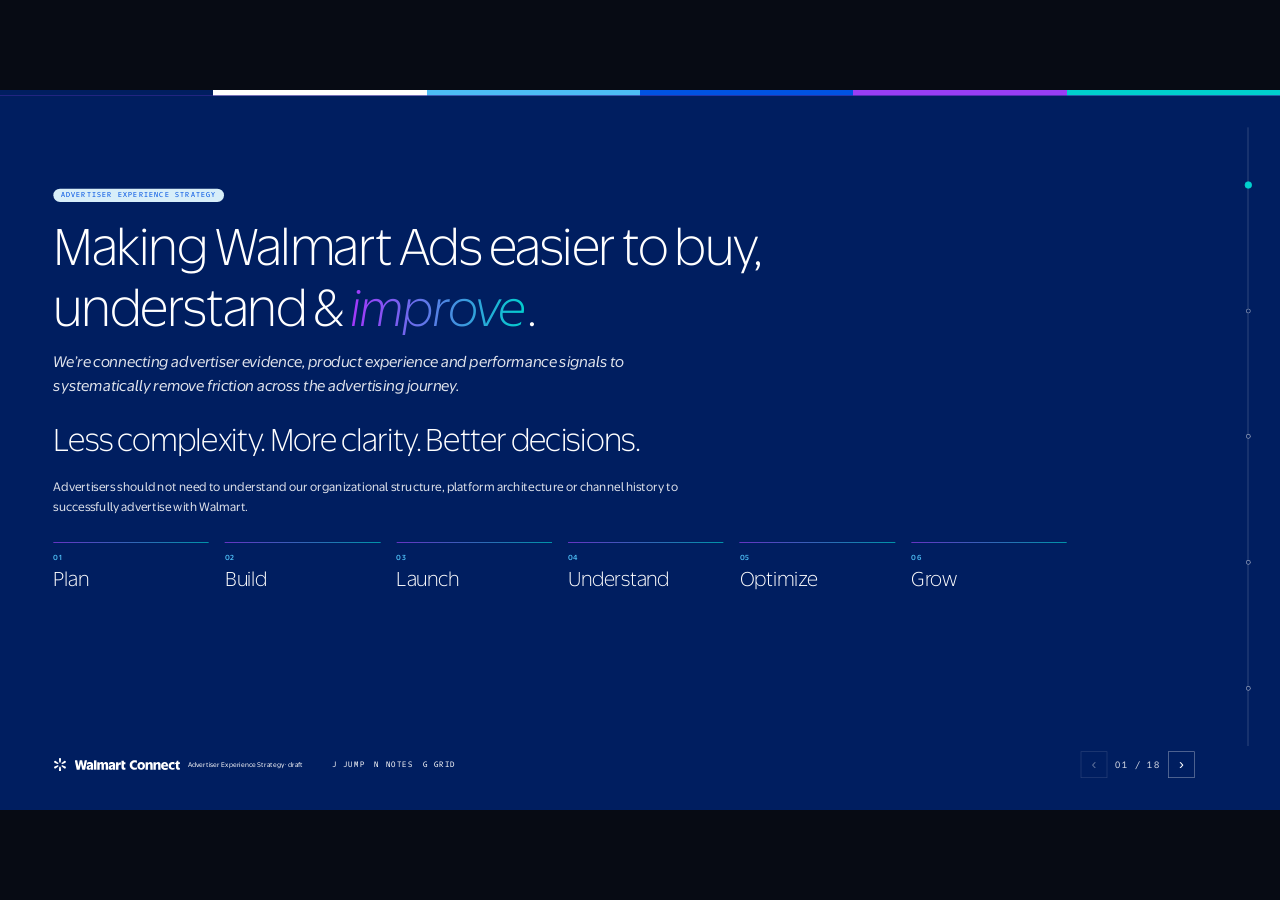
==== docs/advertiser-experience-connect.html @ ba394beb "Add Walmart Connect version of the Advertiser Experience Strategy deck Same 18 slides and layout, re" ====
<!doctype html>
<html lang="en">
<head>
<meta charset="utf-8" />
<title>Advertiser Experience Strategy · Walmart Connect · draft</title>
<meta name="viewport" content="width=device-width, initial-scale=1" />
<script src="https://cdn.jsdelivr.net/npm/gsap@3.14.2/dist/gsap.min.js"></script>
<link rel="stylesheet" href="review.css" />
<link rel="stylesheet" href="css/tokens.css" />
<link rel="stylesheet" href="css/presentation-system.css" />
<link rel="stylesheet" href="css/layout-system.css" />
<link rel="stylesheet" href="css/components.css" />
<link rel="stylesheet" href="css/archetypes.css" />
<link rel="stylesheet" href="css/debug.css" />
<link rel="stylesheet" href="theme/optional-editorial-blue.css" />
<style>
  @font-face {
    font-family: "Everyday Sans Headline";
    src: url("fonts/EverydaySansHeadline-Light-Web.woff") format("woff");
    font-weight: 300; font-style: normal; font-display: swap;
  }
  @font-face {
    font-family: "Everyday Sans";
    src: url("fonts/EverydaySans-LightItalic-Web.woff") format("woff");
    font-weight: 300; font-style: italic; font-display: swap;
  }
  @font-face {
    font-family: "Everyday Sans UI";
    src: url("fonts/EverydaySansUI-Regular-Web.woff") format("woff");
    font-weight: 400; font-style: normal; font-display: swap;
  }
  @font-face {
    font-family: "Everyday Sans UI";
    src: url("fonts/EverydaySansUI-RegularItalic-Web.woff") format("woff");
    font-weight: 400; font-style: italic; font-display: swap;
  }
  @font-face {
    font-family: "Everyday Sans UI";
    src: url("fonts/EverydaySansUI-Medium-Web.woff") format("woff");
    font-weight: 500; font-style: normal; font-display: swap;
  }
  @font-face {
    font-family: "Everyday Sans Mono";
    src: url("fonts/EverydaySansMono-Regular-Web.woff") format("woff");
    font-weight: 400; font-style: normal; font-display: swap;
  }

  :root {
    --navy: #001E60;
    --true: #0053E2;
    --everyday: #4DBDF5;
    --sky: #A9DDF7;
    --paper: #F5F6F8;
    --paper-2: #F5F6F8;
    --ink: #001E60;
    --muted: #3D4A63;
    --quiet: #3D4A63;
    --line: #E4E8EF;
    --rail: 80px;
    --rail-y: 48px;
    --mast: 44px;
    --foot: 72px;
    --nav: 48px;
    --copy: 960px;
    --title: var(--measure-title-editorial);
    --lede: var(--measure-lede-editorial);
    --cover-title: var(--measure-cover-title);
    --head-inset: 148px; /* shared top safe area for all non-full-bleed slides */
    --gutter: 48px;
    --foot-safe: 72px;
    --display: "Everyday Sans Headline", "Helvetica Neue", Helvetica, Arial, sans-serif;
    --ui: "Everyday Sans UI", "Helvetica Neue", Helvetica, Arial, sans-serif;
    --italic: "Everyday Sans", "Everyday Sans UI", Georgia, serif;
    --mono: "Everyday Sans Mono", ui-monospace, Menlo, Consolas, monospace;
  }

  * { box-sizing: border-box; margin: 0; padding: 0; }
  html, body { height: 100%; background: #070B14; }
  body {
    font-family: var(--ui);
    color: var(--ink);
    overflow: hidden;
    -webkit-font-smoothing: antialiased;
  }

  .viewport { position: fixed; inset: 0; }
  .stage {
    position: absolute;
    top: 0; left: 0;
    width: 1920px;
    height: 1080px;
    transform-origin: top left;
    overflow: hidden;
    background: var(--paper);
  }

  .pager {
    position: absolute;
    z-index: 6;
    inset-inline-start: var(--rail);
    inset-inline-end: calc(var(--rail) + var(--nav));
    bottom: var(--rail-y);
    height: 40px;
    display: flex;
    align-items: center;
    justify-content: space-between;
    gap: 16px;
  }
  .pager .brand {
    display: flex;
    align-items: center;
    gap: 12px;
    min-width: 0;
  }
  .spark { width: 20px; height: 20px; display: block; flex-shrink: 0; }
  .pager .meta { font-size: 11px; color: var(--muted); }
  .stage[data-theme="navy"] .pager .meta { color: #FFFFFF; }
  .pager-controls {
    display: flex;
    align-items: center;
    gap: 12px;
    direction: ltr;
    unicode-bidi: isolate;
  }
  .arr {
    width: 40px; height: 40px;
    border: 1px solid var(--line);
    background: transparent;
    color: var(--true);
    font-size: 22px;
    line-height: 1;
    cursor: pointer;
    display: grid;
    place-items: center;
    padding-bottom: 2px;
  }
  .stage[data-theme="navy"] .arr {
    border-color: rgba(255,255,255,0.45);
    color: #fff;
  }
  .arr:hover { background: rgba(0, 83, 226, 0.08); }
  .stage[data-theme="navy"] .arr:hover { background: rgba(255,255,255,0.08); }
  .arr:disabled { opacity: 0.35; cursor: default; }

  .pagenum {
    font-family: var(--mono);
    font-size: 13px;
    letter-spacing: 0.12em;
    color: var(--muted);
    min-width: 4.8em;
    min-height: 40px;
    display: inline-flex;
    align-items: center;
    justify-content: center;
    text-align: center;
    border: 0;
    background: transparent;
    cursor: pointer;
    padding: 0;
    font-variant-numeric: tabular-nums;
    direction: ltr;
    unicode-bidi: isolate;
  }
  .pagenum:hover { color: var(--true); }
  .stage[data-theme="navy"] .pagenum { color: rgba(255,255,255,0.82); }
  .stage[data-theme="navy"] .pagenum:hover { color: #fff; }
  .pager.is-goto .pagenum { display: none; }
  .goto {
    display: none;
    align-items: center;
    gap: 8px;
  }
  .pager.is-goto .goto { display: flex; }
  .goto-k {
    font-family: var(--mono);
    font-size: 11px;
    letter-spacing: 0.14em;
    text-transform: uppercase;
    color: var(--muted);
  }
  .stage[data-theme="navy"] .goto-k { color: #F5F6F8; }
  .pager .keys {
    display: flex;
    align-items: center;
    gap: 14px;
    margin-inline-start: 28px;
    margin-inline-end: auto;
    font-family: var(--mono);
    font-size: 11px;
    letter-spacing: 0.12em;
    text-transform: uppercase;
    color: var(--muted);
    min-width: 0;
  }
  .stage[data-theme="navy"] .pager .keys { color: #F5F6F8; }
  .pager .keys .build-cue { color: var(--true); }
  .stage[data-theme="navy"] .pager .keys .build-cue { color: var(--everyday); }
  .pager .keys [hidden] { display: none !important; }
  .goto input {
    width: 2.6em;
    height: 28px;
    border: 1px solid var(--line);
    background: transparent;
    font-family: var(--mono);
    font-size: 13px;
    letter-spacing: 0.08em;
    text-align: center;
    color: var(--ink);
    font-variant-numeric: tabular-nums;
    direction: ltr;
    unicode-bidi: isolate;
  }
  .stage[data-theme="navy"] .goto input {
    border-color: rgba(255,255,255,0.45);
    color: #fff;
  }
  .goto input:focus { outline: 2px solid var(--true); outline-offset: 1px; }

  .toc {
    position: absolute;
    z-index: 7;
    top: var(--rail-y);
    bottom: calc(var(--rail-y) + 40px);
    inset-inline-end: 28px;
    width: 40px;
    display: flex;
    flex-direction: column;
    align-items: center;
    justify-content: center;
  }
  .toc-line {
    position: absolute;
    top: 8px; bottom: 8px;
    width: 1px;
    background: var(--line);
    left: 50%;
    transform: translateX(-50%);
  }
  .stage[data-theme="navy"] .toc-line { background: rgba(255,255,255,0.28); }
  .toc-fill {
    position: absolute;
    top: 8px;
    width: 1px;
    left: 50%;
    transform: translateX(-50%);
    background: var(--true);
    height: 0;
  }
  .stage[data-theme="navy"] .toc-fill { background: var(--everyday); }
  .toc button {
    position: relative;
    z-index: 1;
    flex: 1;
    width: 40px;
    border: 0;
    background: transparent;
    cursor: pointer;
    display: flex;
    align-items: center;
    justify-content: center;
  }
  .toc i {
    width: 7px; height: 7px;
    border-radius: 50%;
    background: var(--paper);
    border: 1px solid #8B93A3;
    display: block;
  }
  .stage[data-theme="navy"] .toc i {
    background: var(--navy);
    border-color: rgba(255,255,255,0.55);
  }
  .toc button.is-done i {
    background: var(--true);
    border-color: var(--true);
  }
  .stage[data-theme="navy"] .toc button.is-done i {
    background: var(--everyday);
    border-color: var(--everyday);
  }
  .toc button.is-current i {
    width: 11px; height: 11px;
    background: var(--true);
    border-color: var(--true);
  }
  .stage[data-theme="navy"] .toc button.is-current i {
    background: var(--everyday);
    border-color: var(--everyday);
  }
  .toc button .toc-l {
    position: absolute;
    inset-inline-end: 28px;
    white-space: nowrap;
    font-family: var(--mono);
    font-size: 11px;
    letter-spacing: 0.14em;
    text-transform: uppercase;
    color: var(--muted);
    opacity: 0;
    transform: translateX(6px);
    pointer-events: none;
    transition: opacity 160ms ease, transform 160ms ease;
  }
  .stage[data-theme="navy"] .toc button .toc-l { color: rgba(255,255,255,0.82); }
  .toc:hover button .toc-l,
  .toc button:focus .toc-l,
  .toc:focus-within button .toc-l {
    opacity: 1;
    transform: none;
  }
  .toc button.is-current .toc-l { color: var(--true); }
  .stage[data-theme="navy"] .toc button.is-current .toc-l { color: var(--everyday); }


  .slide {
    position: absolute; inset: 0;
    padding: 0 var(--rail);
    display: grid;
    grid-template-rows: var(--head-inset) auto minmax(0, 1fr) var(--foot-safe);
    opacity: 0;
    visibility: hidden;
    pointer-events: none;
  }
  .slide.active {
    opacity: 1;
    visibility: visible;
    pointer-events: auto;
  }
  .slide.navy { background: var(--navy); color: #fff; }
  .slide.paper { background: var(--paper); color: var(--ink); }
  .slide > .body { display: contents; }

  .slide-header {
    grid-row: 2;
    display: flex;
    flex-direction: column;
    align-items: flex-start;
    width: 100%;
  }
  .slide-header .eyebrow,
  .slide-header .pill,
  .slide-header .eyebrow--feature { margin: 0 0 23px; }
  .slide-header h1,
  .slide-header h2 { margin: 0; }
  .slide-header h1 + .sub,
  .slide-header h1 + .lede,
  .slide-header h2 + .sub,
  .slide-header h2 + .lede { margin-top: 16px; }
  .slide-header h2 + .source { margin-top: 16px; }
  .slide-header .sub + .lede { margin-top: 10px; }

  .slide-content {
    grid-row: 3;
    min-height: 0;
    height: 100%;
    display: flex;
    flex-direction: column;
    justify-content: flex-start;
    align-items: stretch;
    gap: 16px;
    width: 100%;
    padding: 24px 0 4px;
  }
  .slide-content:empty { display: none; padding: 0; gap: 0; }

  .s-cover {
    --cover-title: var(--measure-cover-title);
    grid-template-rows: var(--head-inset) minmax(0, 1fr) var(--foot-safe);
  }
  .s-cover .slide-header {
    grid-row: 2;
    height: 100%;
    min-height: 0;
    justify-content: center;
  }
  .s-cover .slide-content { display: none; }
  .s-close .slide-header {
    justify-content: flex-start;
  }
  .s-close .slide-content {
    display: flex;
    justify-content: flex-start;
    padding-top: 24px;
  }
  .s-map .slide-header { display: flex; }

  .s-quote {
    grid-template-rows: var(--head-inset) minmax(0, 1fr) var(--foot-safe);
  }
  .s-quote .slide-header {
    grid-row: 2;
    justify-content: center;
    height: 100%;
  }
  .s-quote .slide-content { display: none; }
  .s-quote h2 {
    font-family: var(--italic);
    font-style: italic;
    font-weight: 300;
    font-size: 44px;
    max-width: min(var(--measure-quote), 100%);
    line-height: 1.28;
    letter-spacing: -0.03em;
  }
  .s-quote .slide-header h2 + .source { margin-top: 20px; }

  .s-map .slide-content {
    display: grid;
    grid-template-columns: 1fr 1fr;
    gap: 0 var(--space-80);
    align-content: start;
    max-width: 1520px;
  }

  h1, h2 {
    font-family: var(--display);
    font-weight: 300;
    letter-spacing: -0.03em;
    line-height: 1.26;
    text-wrap: wrap;
    overflow-wrap: normal;
    hyphens: none;
  }
  h1, h2 {
    max-width: min(var(--title), 100%);
  }
  .sub, .lede {
    max-width: min(var(--lede), 100%);
  }
  blockquote { max-width: min(1200px, 100%); }
  .figure, .source { max-width: 100%; }
  h1 { font-size: 64px; }
  h2 { font-size: 48px; color: var(--ink); }
  .title-narrow, .copy-narrow { --title: 1040px; --lede: 760px; }
  .title-wide, .copy-wide { --title: 1520px; --lede: 1200px; }
  em.mark {
    font-family: var(--italic);
    font-weight: 300;
    font-style: italic;
    color: var(--true);
  }
  .navy em.mark { color: var(--everyday); }

  .sub {
    font-family: var(--ui);
    font-weight: 400;
    font-style: italic;
    font-size: 22px;
    color: var(--muted);
    line-height: 1.45;
    text-wrap: pretty;
  }
  .navy .sub { color: rgba(255,255,255,0.88); }

  .lede {
    font-size: 18px;
    line-height: 1.45;
    color: var(--muted);
    text-wrap: pretty;
  }

  .eyebrow,
  .eyebrow--feature,
  .pill {
    display: inline-flex;
    align-items: center;
    justify-content: center;
    font-family: var(--mono);
    font-size: 10px;
    font-weight: 400;
    letter-spacing: 0.18em;
    line-height: 1;
    text-align: center;
    text-transform: uppercase;
    white-space: nowrap;
    color: var(--true);
    background: #D7EEF9;
    padding: 5px 11px;
    border-radius: 999px;
    width: fit-content;
    max-width: var(--title);
    margin: 0;
  }
  .slide.navy .eyebrow,
  .slide.navy .pill,
  .slide.navy .eyebrow--feature {
    color: var(--true);
    background: #D7EEF9;
  }

  .s-cover h1,
  .s-close h1 { font-size: 72px; }
  .s-cover h1 {
    max-width: min(var(--cover-title), 100%);
    text-wrap: balance;
  }
  .s-cover .sub,
  .s-close .sub { font-size: 25px; }
  .row {
    display: grid;
    grid-template-columns: 2.4em 1fr;
    gap: 16px;
    padding: 16px 0;
    width: 100%;
    border: 0;
    background: transparent;
    text-align: start;
    color: inherit;
    font: inherit;
    cursor: pointer;
    border-radius: 0;
  }
  .row + .row { border-top: 1px solid var(--line); }
  .s-map .row:first-child { border-top: 1px solid var(--line); }
  .row:hover h3, .row:hover .ttl { color: var(--true); }
  .row.is-ready:hover { background: rgba(0, 83, 226, 0.04); }
  .row:not(.is-ready) { cursor: default; }
  .row.is-ready {
    cursor: pointer;
    position: relative;
    padding-inline-end: 28px;
  }
  .row.is-ready::after {
    content: "→";
    position: absolute;
    inset-inline-end: 0;
    top: 16px;
    color: var(--true);
    font-size: 16px;
    font-weight: 500;
    line-height: 1;
    pointer-events: none;
  }
  .num { font-family: var(--mono); font-size: 12px; color: var(--true); padding-top: 4px; }
  .row h3, .row .ttl { font-family: var(--ui); font-weight: 500; font-size: 18px; }
  .row p { font-size: 15px; color: var(--muted); margin-top: 4px; line-height: 1.35; }

  .figure {
    font-family: var(--display);
    font-weight: 300;
    font-size: 148px;
    letter-spacing: -0.06em;
    line-height: 0.9;
    color: var(--true);
  }
  .source {
    font-family: var(--ui);
    font-weight: 400;
    font-size: 14px;
    letter-spacing: 0;
    text-transform: none;
    color: var(--muted);
    flex-shrink: 0;
  }

  blockquote {
    font-family: var(--italic);
    font-style: italic;
    font-weight: 300;
    font-size: 44px;
    line-height: 1.35;
    letter-spacing: -0.03em;
    text-wrap: pretty;
  }

  .s-set .grid {
    display: grid;
    grid-template-columns: 1fr 1fr;
    gap: 0 var(--gutter);
    max-width: 1520px;
    width: 100%;
  }
  .s-themes .grid {
    max-width: 1520px;
    gap: 0 48px;
  }
  .s-themes .card,
  .s-themes .card:nth-child(n+3) {
    border-top: 1px solid var(--line);
    padding: 14px 0 18px;
  }
  .s-themes .card h3 {
    font-size: 22px;
    margin: 6px 0 8px;
  }
  .card { padding: 22px 0; padding-top: 16px; border-top: 1px solid var(--line); }
  .card:nth-child(n+3) { border-top: 1px solid var(--line); }
  .card h3 {
    font-family: var(--display);
    font-weight: 300;
    font-size: 36px;
    letter-spacing: -0.03em;
    line-height: 1.26;
    margin: 8px 0 10px;
  }
  .card p { font-size: 16px; line-height: 1.35; color: var(--muted); max-width: 34em; }
  .ord {
    font-family: var(--mono);
    font-size: 12px;
    letter-spacing: 0.16em;
    text-transform: uppercase;
    color: var(--true);
  }

  .ask {
    display: grid;
    grid-template-columns: 1fr 1fr 1fr;
    gap: 40px;
    max-width: 1520px;
    width: 100%;
  }
  .ask > div {
    padding-top: 14px;
    border-top: 1px solid var(--everyday);
  }
  .k {
    font-family: var(--ui);
    font-weight: 500;
    font-size: 12px;
    letter-spacing: 0.1em;
    text-transform: uppercase;
    color: var(--everyday);
    margin-bottom: 8px;
  }
  .ask p { font-size: 16px; line-height: 1.32; color: rgba(255,255,255,0.88); }

  .grid-overlay {
    display: none;
    position: absolute;
    inset: 0;
    z-index: 30;
    pointer-events: none;
  }
  .stage.show-grid .grid-overlay { display: block; }
  .grid-overlay b {
    position: absolute;
    background: rgba(77, 189, 245, 0.55);
  }
  .grid-overlay .v { top: 0; bottom: 0; width: 1px; }
  .grid-overlay .h { left: 0; right: 0; height: 1px; }
  .grid-hint {
    position: absolute;
    z-index: 31;
    inset-inline-start: var(--rail);
    top: 12px;
    font-family: var(--mono);
    font-size: 11px;
    letter-spacing: 0.12em;
    text-transform: uppercase;
    color: var(--true);
    background: var(--paper);
    padding: 4px 8px;
    display: none;
  }
  .stage.show-grid .grid-hint { display: block; }
  .stage[data-theme="navy"] .grid-hint {
    color: #fff;
    background: var(--navy);
  }

  .measure-overlay {
    display: none;
    position: absolute;
    inset: 0;
    z-index: 32;
    pointer-events: none;
  }
  .stage.show-measure .measure-overlay { display: block; }
  .m-box {
    position: absolute;
    border: 1px solid rgba(0, 83, 226, 0.85);
    background: rgba(0, 83, 226, 0.05);
  }
  .stage[data-theme="navy"] .m-box {
    border-color: rgba(77, 189, 245, 0.9);
    background: rgba(77, 189, 245, 0.08);
  }
  .m-tag {
    position: absolute;
    left: 0;
    top: -18px;
    font-family: var(--mono);
    font-size: 10px;
    letter-spacing: 0.08em;
    text-transform: uppercase;
    background: var(--true);
    color: #fff;
    padding: 2px 6px;
    white-space: nowrap;
  }
  .stage[data-theme="navy"] .m-tag { background: var(--everyday); color: var(--navy); }
  .m-gap {
    position: absolute;
    width: 0;
    border-left: 1px dashed var(--everyday);
  }
  .m-gap span {
    position: absolute;
    left: 6px;
    top: 50%;
    transform: translateY(-50%);
    font-family: var(--mono);
    font-size: 10px;
    letter-spacing: 0.08em;
    color: var(--true);
    background: var(--paper);
    padding: 1px 4px;
  }
  .stage[data-theme="navy"] .m-gap span {
    color: #fff;
    background: var(--navy);
  }
  .measure-hint {
    position: absolute;
    z-index: 33;
    inset-inline-end: calc(var(--rail) + 52px);
    top: 12px;
    font-family: var(--mono);
    font-size: 11px;
    letter-spacing: 0.12em;
    text-transform: uppercase;
    color: var(--true);
    background: var(--paper);
    padding: 4px 8px;
    display: none;
  }
  .stage.show-measure .measure-hint { display: block; }
  .stage[data-theme="navy"] .measure-hint {
    color: #fff;
    background: var(--navy);
  }

  aside.notes { display: none; }
  .notes-panel {
    display: none;
    position: absolute;
    z-index: 20;
    inset-inline-start: var(--rail);
    inset-inline-end: calc(var(--rail) + var(--nav));
    bottom: calc(var(--rail-y) + 48px);
    max-height: 200px;
    overflow: auto;
    background: var(--navy);
    color: #fff;
    padding: 16px 20px;
    font-size: 14px;
    line-height: 1.4;
  }
  .stage.show-notes .notes-panel { display: block; }


  .metrics {
    display: grid;
    grid-template-columns: repeat(2, minmax(0, 1fr));
    grid-auto-rows: 1fr;
    gap: 0 64px;
    max-width: 1520px;
    width: 100%;
    min-height: 0;
    align-content: start;
  }
  .metric {
    display: flex;
    flex-direction: column;
    justify-content: flex-start;
    padding: 28px 0 12px;
    border-top: 1px solid var(--line);
    min-height: 0;
  }
  .metric .n {
    font-family: var(--display);
    font-weight: 300;
    font-size: 72px;
    letter-spacing: -0.04em;
    line-height: 0.95;
    color: var(--true);
    font-variant-numeric: tabular-nums;
  }
  .metric h3 { font-size: 18px; font-weight: 500; margin: 12px 0 8px; }
  .metric p { font-size: 16px; line-height: 1.4; color: var(--muted); }

  .forecast {
    display: flex;
    flex-direction: column;
    max-width: 1520px;
    width: 100%;
  }
  .bars { display: flex; flex-direction: column; gap: 14px; max-width: 1520px; width: 100%; }
  .bar-row {
    display: grid;
    grid-template-columns: 4.2em 1fr 6.5em;
    gap: 16px;
    align-items: center;
  }
  .bar-row .yr { font-family: var(--mono); font-size: 12px; letter-spacing: 0.08em; }
  .bar-row .val { font-family: var(--mono); font-size: 13px; color: var(--true); text-align: end; font-variant-numeric: tabular-nums; }
  .bar-track { height: 8px; background: var(--line); }
  .bar-fill { height: 100%; background: var(--true); transform-origin: 0 50%; }
  .bar-fill.b2 { background: #3B7DE8; }
  .bar-fill.b3 { background: var(--everyday); }
  .bar-fill.b4 { background: #7ECBF0; }
  .bar-fill.b5 { background: var(--sky); }

  .timeline {
    display: flex;
    flex-direction: column;
    max-width: 1520px;
    width: 100%;
    position: relative;
  }
  .timeline::before {
    content: "";
    position: absolute;
    top: 18px;
    bottom: 18px;
    inset-inline-start: 7px;
    width: 1px;
    height: auto;
    background: var(--true);
  }
  .step {
    display: grid;
    grid-template-columns: minmax(220px, 24%) minmax(280px, 32%) 1fr;
    column-gap: 32px;
    align-items: center;
    padding-block: 16px;
    padding-inline: 36px 0;
    min-height: 0;
    border-top: 1px solid var(--line);
    position: relative;
  }
  .step:first-child { border-top: none; }
  .step::before {
    content: "";
    position: absolute;
    top: 50%;
    inset-inline-start: 0;
    transform: translateY(-50%);
    width: 16px;
    height: 16px;
    border-radius: 50%;
    border: 1px solid var(--true);
    background: var(--paper);
    box-sizing: border-box;
  }
  .step .when {
    font-family: var(--mono);
    font-size: 12px;
    letter-spacing: 0.08em;
    text-transform: uppercase;
    color: var(--true);
    line-height: 1.35;
    margin: 0;
  }
  .step h3 {
    font-family: var(--display);
    font-weight: 300;
    font-size: 26px;
    letter-spacing: -0.03em;
    line-height: 1.26;
    margin: 0;
  }
  .step p { margin: 0; font-size: 16px; line-height: 1.4; color: var(--muted); }

  .principles {
    display: grid;
    grid-template-columns: 1fr 1fr 1fr;
    gap: 0 48px;
    max-width: 1520px;
    width: 100%;
    min-height: 0;
    align-items: start;
  }
  .principles article { padding: 18px 0 14px; border-top: 1px solid var(--line); }
  .principles h3 { font-family: var(--display); font-weight: 300; font-size: 28px; margin-bottom: 8px; }
  .principles p { font-size: 15px; line-height: 1.35; color: var(--muted); }

  .chips { display: flex; flex-wrap: wrap; gap: 8px; max-width: 1200px; }
  .chip {
    font-family: var(--mono);
    font-size: 11px;
    letter-spacing: 0.08em;
    text-transform: uppercase;
    border: 1px solid var(--line);
    padding: 8px 12px;
    color: var(--navy);
    background: transparent;
  }

  .compare {
    display: grid;
    grid-template-columns: 1fr 1fr;
    gap: 48px;
    max-width: 1520px;
    width: 100%;
    align-items: start;
  }
  .compare h3 {
    font-family: var(--display);
    font-weight: 300;
    font-size: 26px;
    letter-spacing: -0.03em;
    margin-bottom: 8px;
  }
  .compare .kicker {
    font-family: var(--mono);
    font-size: 11px;
    letter-spacing: 0.14em;
    text-transform: uppercase;
    color: var(--true);
    margin-bottom: 10px;
  }
  .compare ul { list-style: none; }
  .compare li {
    padding: 10px 0;
    border-top: 1px solid var(--line);
    font-size: 16px;
    line-height: 1.35;
  }

  .list {
    display: flex;
    flex-direction: column;
    justify-content: flex-start;
    max-width: 1280px;
    width: 100%;
  }
  .item {
    display: grid;
    grid-template-columns: 2.6em 1fr;
    gap: 16px;
    padding: 12px 0;
    border-top: 1px solid var(--line);
  }
  .item .num { font-family: var(--mono); font-size: 12px; color: var(--true); padding-top: 3px; }
  .item h3 { font-size: 18px; font-weight: 500; }
  .item p { font-size: 15px; color: var(--muted); line-height: 1.35; margin-top: 4px; }

  .flow {
    display: grid;
    grid-template-columns: repeat(4, 1fr);
    gap: 20px;
    max-width: 1520px;
    width: 100%;
  }
  .node { padding-top: 12px; border-top: 1px solid var(--line); }
  .node h3 { font-size: 18px; font-weight: 500; margin-bottom: 8px; }
  .node p { font-size: 14px; line-height: 1.35; color: var(--muted); }

  .people {
    display: grid;
    grid-template-columns: repeat(3, 1fr);
    grid-auto-rows: 1fr;
    gap: 0 48px;
    max-width: 1520px;
    width: 100%;
  }
  .person { padding: 14px 0; border-top: 1px solid var(--line); }
  .person h3 { font-size: 20px; font-weight: 500; }
  .person p {
    font-family: var(--mono);
    font-size: 11px;
    letter-spacing: 0.1em;
    text-transform: uppercase;
    color: var(--muted);
    margin-top: 4px;
  }

  .quote-grid {
    display: grid;
    grid-template-columns: 1fr 1fr;
    grid-template-rows: 1fr 1fr;
    gap: 16px 48px;
    max-width: 1520px;
    width: 100%;
  }
  .quote-grid q {
    font-family: var(--italic);
    font-style: italic;
    font-size: 18px;
    line-height: 1.35;
    quotes: none;
  }

  .tbl {
    width: 1520px;
    max-width: 100%;
    border-collapse: collapse;
    font-size: 15px;
  }
  .tbl th {
    font-family: var(--mono);
    font-size: 11px;
    letter-spacing: 0.12em;
    text-transform: uppercase;
    color: var(--true);
    text-align: start;
    padding-block: 8px;
    padding-inline: 0 14px;
    border-bottom: 1px solid var(--line);
    font-weight: 400;
  }
  .tbl td {
    padding-block: 8px;
    padding-inline: 0 14px;
    border-bottom: 1px solid var(--line);
    vertical-align: top;
    line-height: 1.35;
  }

  .cols {
    display: grid;
    grid-template-columns: 1fr 1fr 1fr;
    gap: 36px;
    max-width: 1520px;
  }
  .cols h3 {
    font-family: var(--display);
    font-weight: 300;
    font-size: 24px;
    letter-spacing: -0.03em;
    margin-bottom: 10px;
  }
  .cols ul { list-style: none; }
  .cols li {
    font-size: 15px;
    line-height: 1.35;
    padding: 8px 0;
    border-top: 1px solid var(--line);
  }

  .hall {
    display: grid;
    grid-template-columns: repeat(4, 1fr);
    gap: 16px 24px;
    max-width: 1520px;
  }
  .hall article { padding-top: 12px; border-top: 1px solid var(--line); }
  .hall h3 { font-size: 18px; font-weight: 500; }
  .hall .ord { display: block; margin-bottom: 6px; }
  .hall p { font-size: 14px; color: var(--muted); line-height: 1.35; margin-top: 6px; }

  .two {
    display: grid;
    grid-template-columns: 1fr 1fr;
    gap: 48px 64px;
    max-width: 1520px;
    align-items: start;
  }
  .two h3 {
    font-family: var(--display);
    font-weight: 300;
    font-size: 28px;
    margin-bottom: 10px;
  }
  .two p, .two li { font-size: 16px; line-height: 1.35; color: var(--muted); }
  .two ul { list-style: none; }
  .two li { padding: 8px 0; border-top: 1px solid var(--line); color: var(--ink); }

  .s-set .grid.wide { max-width: 1520px; }
  .card ul { list-style: none; margin-top: 8px; }
  .card li { font-size: 14px; line-height: 1.35; color: var(--muted); padding: 4px 0; }

  /* skill-pass layouts */
  .arr:focus-visible,
  .pagenum:focus-visible,
  .toc button:focus-visible,
  .row:focus-visible {
    outline: 2px solid var(--true);
    outline-offset: 2px;
  }
  .stage[data-theme="navy"] .arr:focus-visible,
  .stage[data-theme="navy"] .pagenum:focus-visible,
  .stage[data-theme="navy"] .toc button:focus-visible {
    outline-color: var(--everyday);
  }

  .chip-groups {
    display: grid;
    grid-template-columns: repeat(4, 1fr);
    gap: 20px 32px;
    max-width: 1520px;
    width: 100%;
    align-content: start;
  }
  .chip-groups > div { position: relative; }
  .chip-groups > div:not(:last-child)::after {
    content: "→";
    position: absolute;
    top: 0;
    inset-inline-end: -22px;
    color: var(--true);
    font-size: 14px;
    line-height: 1;
  }
  .chip-groups h3 {
    font-family: var(--mono);
    font-size: 11px;
    letter-spacing: 0.14em;
    text-transform: uppercase;
    color: var(--true);
    margin-bottom: 10px;
  }

  .seq-block { max-width: 1520px; }
  .seq-block + .seq-block { margin-top: 32px; }
  .seq {
    display: grid;
    grid-template-columns: repeat(4, 1fr);
    gap: 16px 32px;
    overflow: visible;
  }
  .seq .node {
    padding-top: 12px;
    padding-inline-end: 28px;
    border-top: 1px solid var(--line);
    position: relative;
    overflow: visible;
  }
  .seq.is-now .node { border-top-color: var(--line); }
  .seq .node h3 { font-size: 16px; font-weight: 500; }
  .seq .node p { font-size: 15px; line-height: 1.35; color: var(--muted); margin-top: 6px; }
  .seq .node:not(:last-child)::after {
    content: "→";
    position: absolute;
    top: 8px;
    inset-inline-end: 4px;
    color: var(--true);
    font-size: 18px;
    font-weight: 500;
    line-height: 1;
  }
  .seq.is-now .node:not(:last-child)::after { color: #8B93A3; }

  h1, h2 {
    text-wrap: wrap;
    overflow-wrap: normal;
    hyphens: none;
  }
  .navy h2 { color: #fff; }
  .navy .lede { color: rgba(255,255,255,0.88); }


  .chap-no {
    font-family: var(--mono);
    font-size: 13px;
    letter-spacing: 0.22em;
    text-transform: uppercase;
    color: var(--everyday);
    margin: 0 0 24px;
  }
  .s-chapter {
    grid-template-rows: var(--head-inset) minmax(0, 1fr) var(--foot-safe);
  }
  .s-chapter .slide-header {
    grid-row: 2;
    justify-content: center;
    height: 100%;
  }
  .s-chapter .slide-content { display: none; }
  .s-chapter h2 { font-size: 48px; max-width: min(1520px, 100%); color: #fff; }

  figure.pull {
    max-width: 1320px;
    position: relative;
    padding-inline-start: 8px;
  }
  figure.pull .mark-q {
    display: block;
    font-family: var(--display);
    font-weight: 300;
    font-size: 72px;
    line-height: 0.7;
    color: var(--true);
    margin-bottom: 8px;
  }
  figure.pull blockquote {
    font-size: 36px;
    line-height: 1.28;
    max-width: 1200px;
    text-wrap: pretty;
  }
  figure.pull .attr {
    margin-top: 28px;
    font-family: var(--ui);
    font-weight: 400;
    font-size: 14px;
    letter-spacing: 0;
    text-transform: none;
  }
  figure.pull .attr a,
  .source a,
  .tbl a {
    color: inherit;
    text-underline-offset: 3px;
  }

  .quote-grid q {
    display: block;
    padding: 18px 0 8px;
    border-top: 1px solid var(--line);
    font-size: 20px;
    line-height: 1.35;
  }
  .quote-grid q::before { content: "“"; color: var(--true); }

  .evidence {
    display: grid;
    grid-template-columns: repeat(4, 1fr);
    grid-template-rows: 1fr auto;
    gap: 24px 32px;
    max-width: 1520px;
    width: 100%;
  }
  .evidence .ev {
    padding-top: 28px;
    border-top: 1px solid var(--line);
  }
  .evidence .n {
    font-family: var(--display);
    font-weight: 300;
    font-size: 64px;
    letter-spacing: -0.04em;
    color: var(--true);
    line-height: 1;
  }
  .evidence h3 { font-size: 16px; font-weight: 500; margin: 10px 0 6px; }
  .evidence p { font-size: 14px; line-height: 1.35; color: var(--muted); }
  .evidence .themes {
    grid-column: 1 / -1;
    display: flex;
    gap: 12px;
    flex-wrap: wrap;
    padding-top: 8px;
  }

  .principles h3 { letter-spacing: -0.03em; }
  .principles p { line-height: 1.4; }

  .org {
    display: grid;
    grid-template-columns: repeat(4, 1fr);
    gap: 0 32px;
    max-width: 1520px;
    width: 100%;
  }
  .org .lead {
    grid-column: 1 / -1;
    padding-bottom: 18px;
    margin-bottom: 8px;
    border-bottom: 1px solid var(--line);
  }
  .org .lead h3 { font-size: 28px; font-weight: 500; }
  .org .person { border-top: 1px solid var(--line); }

  .fromto {
    display: grid;
    grid-auto-rows: auto;
    gap: 0;
    max-width: 1520px;
    width: 100%;
  }
  .fromto .pair {
    display: grid;
    grid-template-columns: 1fr 48px 1fr;
    align-items: center;
    gap: 16px;
    padding: 12px 0;
    border-top: 1px solid var(--line);
  }
  .fromto .pair:first-child { border-top: 1px solid var(--line); }
  .fromto .lab {
    font-family: var(--mono);
    font-size: 11px;
    letter-spacing: 0.14em;
    text-transform: uppercase;
    color: var(--true);
    margin-bottom: 14px;
  }
  .fromto .from { color: var(--muted); font-size: 16px; }
  .fromto .to { font-size: 16px; font-weight: 500; color: var(--true); }
  .fromto .arrw { color: var(--true); text-align: center; font-size: 18px; }

  .compare > div { padding-top: 16px; border-top: 1px solid var(--line); }

  /* visual grammar — relationships, not cards */
  .spine {
    display: grid;
    grid-template-columns: repeat(3, minmax(0, 1fr));
    gap: 0 48px;
    max-width: 1520px;
    width: 100%;
    position: relative;
  }
  .spine.n4 { grid-template-columns: repeat(4, minmax(0, 1fr)); }
  .spine article { position: relative; padding-top: 0; }
  .spine .dot { display: none; }
  .spine .ord {
    display: block;
    font-family: var(--display);
    font-weight: 300;
    font-size: 44px;
    letter-spacing: -0.04em;
    text-transform: none;
    color: var(--true);
    line-height: 1;
    margin-bottom: 12px;
  }
  .spine h3 {
    font-family: var(--display);
    font-weight: 300;
    font-size: 28px;
    letter-spacing: -0.03em;
    line-height: 1.2;
    margin: 0 0 10px;
  }
  .spine p:empty { display: none; }
  .ask-row h3 { font-size: 18px; font-weight: 500; }
  .ask-row p { font-size: 15px; color: var(--muted); line-height: 1.35; margin-top: 4px; }

  .burden {
    display: grid;
    grid-template-columns: 240px 1fr;
    gap: 56px;
    max-width: 1520px;
    width: 100%;
    align-items: start;
  }
  .burden .goal {
    font-family: var(--display);
    font-weight: 300;
    font-size: 36px;
    letter-spacing: -0.03em;
    line-height: 1.2;
    padding-top: 12px;
    border-top: 1px solid var(--true);
  }
  .burden .goal span { display: block; font-family: var(--mono); font-size: 11px; letter-spacing: 0.16em; text-transform: uppercase; color: var(--true); margin-bottom: 12px; }
  .burden .layers { display: flex; flex-direction: column; }
  .burden .layer {
    display: grid;
    grid-template-columns: 160px 1fr;
    gap: 24px;
    padding: 12px 0;
    border-top: 1px solid var(--line);
    align-items: start;
  }
  .burden .layer:last-child { border-bottom: 1px solid var(--line); }
  .burden .layer b {
    font-family: var(--mono);
    font-size: 11px;
    letter-spacing: 0.14em;
    text-transform: uppercase;
    color: var(--true);
    font-weight: 400;
    padding-top: 4px;
  }
  .burden .layer p { font-size: 16px; line-height: 1.35; color: var(--muted); }

  .paths { display: flex; flex-direction: column; gap: 40px; max-width: 1520px; width: 100%; }
  .paths .lab {
    font-family: var(--mono);
    font-size: 11px;
    letter-spacing: 0.14em;
    text-transform: uppercase;
    color: var(--true);
    margin-bottom: 14px;
  }
  .paths .flow {
    display: grid;
    grid-template-columns: repeat(5, minmax(0, 1fr));
    gap: 0 20px;
    position: relative;
  }
  .paths .flow.n4 { grid-template-columns: repeat(4, minmax(0, 1fr)); }
  .paths + .paths { margin-top: 40px; }
  .paths .flow::before { display: none; }
  .paths.is-broken .stop { padding-inline-end: 28px; }
  .paths .stop { position: relative; padding-top: 14px; padding-inline-end: 28px; border-top: 1px solid var(--line); }
  .paths.is-one .stop { border-top-color: var(--true); }
  .paths .stop::before { display: none; }
  .paths .stop:not(:last-child)::after {
    content: "→";
    position: absolute;
    top: 8px;
    inset-inline-end: 4px;
    color: #8B93A3;
    font-size: 18px;
    font-weight: 500;
    line-height: 1;
  }
  .paths.is-one .stop:not(:last-child)::after { color: var(--true); }
  .paths .stop h3 { font-size: 18px; font-weight: 500; margin: 0 0 6px; }
  .paths .stop p { font-size: 15px; line-height: 1.35; color: var(--muted); }

  .anatomy { display: flex; flex-direction: column; gap: 28px; max-width: 1520px; width: 100%; }
  .anatomy .lab {
    font-family: var(--mono);
    font-size: 11px;
    letter-spacing: 0.14em;
    text-transform: uppercase;
    color: var(--true);
    margin-bottom: 10px;
  }
  .anatomy .doors { display: grid; grid-template-columns: 1fr 1fr; gap: 0 48px; }
  .anatomy .halls { display: grid; grid-template-columns: repeat(5, minmax(0, 1fr)); gap: 0 24px; }
  .anatomy .cell { padding-top: 12px; border-top: 1px solid var(--line); }
  .anatomy .doors .cell { border-top-color: var(--true); }
  .anatomy .cell h3 { font-size: 18px; font-weight: 500; }
  .anatomy .cell p { font-size: 15px; line-height: 1.35; color: var(--muted); margin-top: 4px; }
  .anatomy .shared {
    border-top: 1px solid var(--true);
    padding-top: 16px;
  }
  .anatomy .shared h3 {
    font-family: var(--display);
    font-weight: 300;
    font-size: 24px;
    letter-spacing: -0.03em;
    margin-bottom: 6px;
  }
  .anatomy .shared p { font-size: 16px; line-height: 1.4; color: var(--muted); max-width: 48em; }

  /* Slide 18 — Platform structure blueprint. Local. No connectors, no unified bar. */
  .platform-blueprint {
    display: flex;
    flex-direction: column;
    gap: 48px;
    width: 68%;
    max-width: 1180px;
    min-width: 0;
  }
  .platform-blueprint .lab {
    font-family: var(--mono);
    font-size: 11px;
    letter-spacing: 0.14em;
    text-transform: uppercase;
    color: var(--true);
    margin-bottom: 12px;
  }
  .platform-blueprint__doors {
    display: grid;
    grid-template-columns: repeat(2, minmax(0, 1fr));
    gap: 0 48px;
    width: 100%;
    min-width: 0;
  }
  .platform-blueprint__door {
    min-width: 0;
    padding-top: 12px;
    border-top: 1px solid var(--true);
  }
  .platform-blueprint__door h3 {
    font-size: 18px;
    font-weight: 500;
    margin: 0;
  }
  .platform-blueprint__door p {
    font-size: 15px;
    line-height: 1.35;
    color: var(--muted);
    margin: 8px 0 0;
  }
  .platform-blueprint__key {
    display: flex;
    flex-wrap: wrap;
    gap: 8px 24px;
    list-style: none;
    margin: 0;
    padding: 0;
  }
  .platform-blueprint__key li {
    display: flex;
    align-items: center;
    gap: 8px;
    font-size: 15px;
    line-height: 1.3;
    color: var(--ink);
    min-width: 0;
  }
  .platform-blueprint__key i {
    display: block;
    width: 8px;
    height: 8px;
    background: var(--true);
    flex-shrink: 0;
  }
  .platform-blueprint__cols {
    display: grid;
    grid-template-columns: repeat(5, minmax(0, 1fr));
    column-gap: 24px;
    width: 100%;
    min-width: 0;
  }
  .platform-blueprint__col {
    min-width: 0;
  }
  .platform-blueprint__col h3 {
    font-size: 18px;
    font-weight: 500;
    margin: 0 0 8px;
    min-width: 0;
  }
  .platform-blueprint__col > p {
    font-size: 15px;
    line-height: 1.35;
    color: var(--muted);
    margin: 0 0 12px;
    min-width: 0;
  }
  .platform-blueprint__sig {
    display: flex;
    flex-wrap: nowrap;
    gap: 8px;
    list-style: none;
    margin: 0;
    padding: 12px 0 0;
    border-top: 1px solid var(--line);
  }
  .platform-blueprint__sig li {
    width: 8px;
    height: 8px;
    background: var(--true);
    flex: 0 0 8px;
  }

  /* Slide 26 — Fit. Two tension spectra. Does not restyle shared .axes. */
  .tension {
    display: flex;
    flex-direction: column;
    gap: 80px;
    width: 72%;
    max-width: 1240px;
    min-width: 0;
  }
  .tension__axis {
    display: flex;
    flex-direction: column;
    gap: 16px;
    width: 100%;
    min-width: 0;
  }
  .tension__ends {
    display: grid;
    grid-template-columns: minmax(0, 1fr) minmax(0, 1fr);
    gap: 64px;
    width: 100%;
    min-width: 0;
  }
  .tension__pole {
    min-width: 0;
  }
  .tension__pole .ord {
    display: block;
    font-family: var(--mono);
    font-size: 11px;
    letter-spacing: 0.14em;
    text-transform: uppercase;
    color: var(--true);
    margin-bottom: 8px;
  }
  .tension__pole h3 {
    font-family: var(--display);
    font-weight: 300;
    font-size: 26px;
    letter-spacing: -0.03em;
    line-height: 1.2;
    margin: 0 0 12px;
  }
  .tension__pole p {
    font-size: 16px;
    line-height: 1.4;
    color: var(--muted);
    margin: 0;
  }
  .tension__pole.is-end {
    text-align: end;
  }
  .tension__rail {
    position: relative;
    height: 8px;
    background: linear-gradient(var(--true), var(--true)) no-repeat center / 100% 1px;
  }
  .tension__rail::before,
  .tension__rail::after {
    content: "";
    position: absolute;
    top: 0;
    width: 8px;
    height: 8px;
    border: 1px solid var(--true);
    background: var(--paper);
  }
  .tension__rail::before { left: 0; }
  .tension__rail::after { right: 0; }

  /* Slide 63 — Adaptive model. Four simultaneous dimensions, not four peers. */
  .adapt-model {
    display: grid;
    grid-template-columns: minmax(0, 0.82fr) minmax(300px, 1.15fr) minmax(0, 0.82fr);
    grid-template-rows: auto auto auto;
    column-gap: 40px;
    row-gap: 40px;
    width: 100%;
    min-width: 0;
    align-items: start;
  }
  .adapt-model__dim {
    min-width: 0;
  }
  .adapt-model__dim .ord {
    display: block;
    font-family: var(--mono);
    font-size: 11px;
    letter-spacing: 0.14em;
    text-transform: uppercase;
    color: var(--true);
    margin-bottom: 8px;
  }
  .adapt-model__dim h3 {
    font-family: var(--display);
    font-weight: 300;
    font-size: 28px;
    letter-spacing: -0.03em;
    line-height: 1.2;
    margin: 0 0 8px;
  }
  .adapt-model__dim p {
    font-size: 16px;
    line-height: 1.4;
    color: var(--muted);
    margin: 0;
    max-width: 22em;
  }
  .adapt-model__who {
    grid-column: 2;
    grid-row: 1;
  }
  .adapt-model__how {
    grid-column: 1;
    grid-row: 2;
    justify-self: end;
    width: min(100%, 22em);
    padding-top: 24px;
  }
  .adapt-model__why {
    grid-column: 3;
    grid-row: 2;
    justify-self: start;
    width: min(100%, 22em);
    padding-top: 24px;
  }
  .adapt-model__now {
    grid-column: 2;
    grid-row: 3;
  }
  .adapt-model__core {
    grid-column: 2;
    grid-row: 2;
    position: relative;
    display: flex;
    align-items: center;
    justify-content: center;
    min-height: 160px;
    padding: 24px 16px 16px;
    text-align: center;
  }
  .adapt-model__core::after {
    content: "";
    position: absolute;
    left: 24px;
    right: 24px;
    bottom: 0;
    height: 1px;
    background: var(--true);
  }
  .adapt-model__core b {
    font-family: var(--display);
    font-weight: 300;
    font-size: 36px;
    letter-spacing: -0.03em;
    line-height: 1.15;
    color: var(--ink);
  }

  .equation {
    display: grid;
    grid-template-columns: 1fr auto 1fr auto 1fr;
    gap: 28px;
    align-items: start;
    max-width: 1520px;
    width: 100%;
  }
  .equation .op {
    font-family: var(--display);
    font-weight: 300;
    font-size: 44px;
    color: var(--true);
    line-height: 1;
    padding-top: 8px;
  }
  .equation .box { padding-top: 14px; border-top: 1px solid var(--line); }
  .equation .box.is-out { border-top-color: var(--true); }
  .equation h3 {
    font-family: var(--display);
    font-weight: 300;
    font-size: 26px;
    letter-spacing: -0.03em;
    margin-bottom: 10px;
  }
  .equation li { font-size: 15px; line-height: 1.4; color: var(--muted); padding: 5px 0; list-style: none; }
  .equation p { font-size: 16px; line-height: 1.4; color: var(--muted); max-width: 28em; }

  .trust-sys { display: grid; grid-template-columns: 1fr 1fr; gap: 0 80px; max-width: 1520px; width: 100%; }
  .trust-sys .pair {
    display: grid;
    grid-template-columns: 1fr 36px 1fr;
    align-items: baseline;
    padding: 18px 0;
    border-top: 1px solid var(--line);
  }
  .trust-sys .pair:first-child,
  .trust-sys .pair:nth-child(2) { border-top-color: var(--true); }
  .trust-sys .from { font-size: 18px; color: var(--muted); }
  .trust-sys .arrw { color: var(--true); text-align: center; }
  .trust-sys .to { font-size: 18px; font-weight: 500; }

  .stack { display: flex; flex-direction: column; gap: 0; max-width: 1520px; width: 100%; }
  .stack .exp { display: grid; grid-template-columns: repeat(5, minmax(0, 1fr)); gap: 0 24px; padding-bottom: 24px; }
  .stack .exp.n4 { grid-template-columns: repeat(4, minmax(0, 1fr)); }
  .stack .exp div { padding-top: 12px; border-top: 1px solid var(--line); }
  .stack .exp h3 { font-size: 16px; font-weight: 500; }
  .stack .exp p { font-size: 14px; color: var(--muted); margin-top: 4px; line-height: 1.35; }
  .stack .found {
    border-top: 1px solid var(--true);
    padding-top: 18px;
  }
  .stack .found h3 {
    font-family: var(--display);
    font-weight: 300;
    font-size: 24px;
    letter-spacing: -0.03em;
    margin-bottom: 12px;
  }
  .stack .found p { font-size: 16px; color: var(--muted); line-height: 1.4; max-width: 52em; }

  .inherit { display: flex; flex-direction: column; gap: 28px; max-width: 1520px; width: 100%; }
  .inherit .cap {
    font-family: var(--display);
    font-weight: 300;
    font-size: 36px;
    letter-spacing: -0.03em;
    padding-bottom: 16px;
    border-bottom: 1px solid var(--true);
  }
  .inherit .kids { display: flex; flex-wrap: wrap; gap: 10px 28px; }
  .inherit .kids span {
    font-size: 18px;
    padding-top: 8px;
    border-top: 1px solid var(--line);
    min-width: 160px;
  }

  .quote-grid {
    gap: 32px 64px;
    grid-template-rows: auto auto;
  }
  .quote-grid q {
    border-top: 1px solid var(--line);
    font-size: 24px;
    line-height: 1.4;
    padding: 20px 0 8px;
  }

  .flow.n5 { grid-template-columns: repeat(5, minmax(0, 1fr)); }

  .paths-set {
    display: flex;
    flex-direction: column;
    gap: 40px;
    max-width: 1520px;
    width: 100%;
  }

  /* PATH grammar — Hallways (re-frozen) + Sequence. Does not change shared .paths. */
  .slide[data-label="Hallways"] .journey-contrast,
  .slide[data-label="Sequence"] .path-contrast {
    width: 72%;
    max-width: 1240px;
    min-width: 0;
    gap: 80px;
  }
  .slide[data-label="Hallways"] .journey-contrast .paths,
  .slide[data-label="Sequence"] .path-contrast .paths {
    gap: 16px;
  }
  .slide[data-label="Hallways"] .journey-contrast .paths .flow,
  .slide[data-label="Sequence"] .path-contrast .paths .flow {
    position: relative;
    align-items: start;
  }
  .slide[data-label="Hallways"] .journey-contrast .stop,
  .slide[data-label="Sequence"] .path-contrast .stop,
  .slide[data-label="Rock 04"] .paths.is-one .stop {
    display: block;
    position: relative;
    border-top: 0;
    padding: 0;
    padding-inline-end: 0;
    min-width: 0;
  }
  .slide[data-label="Hallways"] .journey-contrast .stop::before,
  .slide[data-label="Hallways"] .journey-contrast .stop::after,
  .slide[data-label="Sequence"] .path-contrast .stop::before,
  .slide[data-label="Sequence"] .path-contrast .stop::after,
  .slide[data-label="Rock 04"] .paths.is-one .stop::before,
  .slide[data-label="Rock 04"] .paths.is-one .stop::after {
    display: none;
  }
  .slide[data-label="Hallways"] .journey-contrast .stop h3,
  .slide[data-label="Sequence"] .path-contrast .stop h3,
  .slide[data-label="Rock 04"] .paths.is-one .stop h3 {
    font-size: 18px;
    font-weight: 500;
    margin: 0 0 8px;
  }
  .slide[data-label="Hallways"] .journey-contrast .stop p,
  .slide[data-label="Sequence"] .path-contrast .stop p,
  .slide[data-label="Rock 04"] .paths.is-one .stop p {
    font-size: 15px;
    line-height: 1.35;
    color: var(--muted);
    margin: 0;
  }

  .slide[data-label="Hallways"] .journey-contrast .is-broken .flow,
  .slide[data-label="Sequence"] .path-contrast .is-broken .flow {
    gap: 0 32px;
    min-height: 0;
  }
  .slide[data-label="Hallways"] .journey-contrast .is-broken .stop::before,
  .slide[data-label="Sequence"] .path-contrast .is-broken .stop::before {
    content: "";
    display: block;
    width: 8px;
    height: 8px;
    margin-bottom: 16px;
    border: 1px solid var(--muted);
    background: var(--paper);
  }
  .slide[data-label="Hallways"] .journey-contrast .is-broken .stop:not(:last-child)::after,
  .slide[data-label="Sequence"] .path-contrast .is-broken .stop:not(:last-child)::after {
    content: "";
    display: block;
    position: absolute;
    top: 3px;
    left: 24px;
    width: calc(100% - 48px);
    height: 1px;
    background: var(--muted);
  }

  .slide[data-label="Hallways"] .journey-contrast .is-one .flow,
  .slide[data-label="Sequence"] .path-contrast .is-one .flow,
  .slide[data-label="Rock 04"] .paths.is-one .flow {
    gap: 0 32px;
    padding-top: 0;
    position: relative;
  }
  .slide[data-label="Hallways"] .journey-contrast .is-one .flow::before,
  .slide[data-label="Sequence"] .path-contrast .is-one .flow::before,
  .slide[data-label="Rock 04"] .paths.is-one .flow::before {
    content: "";
    display: block;
    position: absolute;
    top: 4px;
    left: 0;
    right: 0;
    height: 2px;
    background: var(--true);
  }
  .slide[data-label="Hallways"] .journey-contrast .is-one .stop::before,
  .slide[data-label="Sequence"] .path-contrast .is-one .stop::before,
  .slide[data-label="Rock 04"] .paths.is-one .stop::before {
    content: "";
    display: block;
    position: relative;
    z-index: 1;
    width: 10px;
    height: 10px;
    margin-bottom: 16px;
    border-radius: 50%;
    background: var(--true);
  }
  .slide[data-label="Hallways"] .journey-contrast .is-one .stop,
  .slide[data-label="Sequence"] .path-contrast .is-one .stop,
  .slide[data-label="Rock 04"] .paths.is-one .stop {
    border-top: 0;
  }

  /* One-to-many inheritance — Leverage, Foundation, Rock 01. Local. */
  .inherit-branch {
    display: flex;
    flex-direction: column;
    gap: 0;
    width: 70%;
    max-width: 1200px;
    min-width: 0;
  }
  .inherit-branch .lab {
    font-family: var(--mono);
    font-size: 11px;
    letter-spacing: 0.14em;
    text-transform: uppercase;
    color: var(--true);
    margin: 0 0 12px;
  }
  .inherit-branch .lab + .lab,
  .inherit-branch .cap + .lab {
    margin-top: 32px;
  }
  .inherit-branch .cap {
    font-family: var(--display);
    font-weight: 300;
    font-size: 32px;
    letter-spacing: -0.03em;
    line-height: 1.2;
    padding-bottom: 16px;
    border-bottom: 1px solid var(--true);
  }
  .inherit-branch .cap h3 {
    font-family: var(--display);
    font-weight: 300;
    font-size: 28px;
    letter-spacing: -0.03em;
    margin: 0 0 8px;
  }
  .inherit-branch .cap p {
    font-size: 16px;
    line-height: 1.4;
    color: var(--muted);
    margin: 0;
    font-weight: 400;
  }
  .inherit-branch .kids {
    display: grid;
    grid-template-columns: repeat(auto-fit, minmax(0, 1fr));
    gap: 0 24px;
    width: 100%;
    min-width: 0;
  }
  .inherit-branch .kids span,
  .inherit-branch .kids article {
    position: relative;
    display: block;
    padding-top: 24px;
    border-top: 0;
    min-width: 0;
    font-size: 16px;
    line-height: 1.3;
    font-weight: 500;
  }
  .inherit-branch .kids span::before,
  .inherit-branch .kids article::before {
    content: "";
    display: block;
    position: absolute;
    top: 0;
    left: 0;
    width: 1px;
    height: 16px;
    background: var(--true);
  }
  .inherit-branch .kids h3 {
    font-size: 16px;
    font-weight: 500;
    margin: 0 0 8px;
  }
  .inherit-branch .kids p {
    font-size: 15px;
    line-height: 1.35;
    color: var(--muted);
    margin: 0;
    font-weight: 400;
  }

  /* Rubric — criteria into dispositions. Local. */
  .route {
    display: flex;
    flex-direction: column;
    gap: 32px;
    width: 70%;
    max-width: 1200px;
    min-width: 0;
  }
  .route__in,
  .route__out {
    display: grid;
    grid-template-columns: repeat(2, minmax(0, 1fr));
    gap: 0 48px;
    width: 100%;
    min-width: 0;
  }
  .route article {
    min-width: 0;
  }
  .route h3 {
    font-size: 18px;
    font-weight: 500;
    margin: 0 0 8px;
  }
  .route p {
    font-size: 15px;
    line-height: 1.35;
    color: var(--muted);
    margin: 0;
  }
  .route__rail {
    position: relative;
    height: 8px;
    background: linear-gradient(var(--true), var(--true)) no-repeat center / 100% 1px;
  }
  .route__rail::before,
  .route__rail::after {
    content: "";
    position: absolute;
    top: 0;
    width: 8px;
    height: 8px;
    border: 1px solid var(--true);
    background: var(--paper);
  }
  .route__rail::before { left: 0; }
  .route__rail::after { right: 0; }
  .route__out article {
    padding-top: 12px;
    border-top: 1px solid var(--true);
  }

  /* Charter — vertical domains, horizontal connective layer. Local. */
  .crosscut {
    display: flex;
    flex-direction: column;
    gap: 32px;
    width: 72%;
    max-width: 1240px;
    min-width: 0;
  }
  .crosscut .kicker {
    font-family: var(--mono);
    font-size: 11px;
    letter-spacing: 0.14em;
    text-transform: uppercase;
    color: var(--true);
    margin: 0 0 8px;
  }
  .crosscut__lanes h3,
  .crosscut__layer h3 {
    font-family: var(--display);
    font-weight: 300;
    font-size: 26px;
    letter-spacing: -0.03em;
    margin: 0 0 16px;
  }
  .crosscut__cols {
    display: grid;
    grid-template-columns: repeat(5, minmax(0, 1fr));
    gap: 0 16px;
    width: 100%;
    min-width: 0;
  }
  .crosscut__cols span {
    display: block;
    padding-top: 12px;
    border-top: 1px solid var(--line);
    font-size: 16px;
    font-weight: 500;
    min-width: 0;
  }
  .crosscut__layer {
    padding-top: 16px;
    border-top: 1px solid var(--true);
  }
  .crosscut__layer ul {
    display: flex;
    flex-wrap: wrap;
    gap: 8px 32px;
    list-style: none;
    margin: 0;
    padding: 0;
  }
  .crosscut__layer li {
    font-size: 16px;
    line-height: 1.35;
    color: var(--muted);
  }

  /* Rock 02 — loop with a visible return. Local. */
  .slide[data-label="Rock 02"] .loop {
    width: 72%;
    max-width: 1240px;
    min-width: 0;
    row-gap: 16px;
  }
  .slide[data-label="Rock 02"] .loop::before {
    top: 4px;
    height: 1px;
  }
  .slide[data-label="Rock 02"] .loop .dot {
    top: 0;
    width: 10px;
    height: 10px;
    border: 0;
    background: var(--true);
  }
  .slide[data-label="Rock 02"] .loop__back {
    grid-column: 1 / -1;
    height: 24px;
    border-left: 1px solid var(--true);
    border-right: 1px solid var(--true);
    border-bottom: 1px solid var(--true);
  }

  .forecast .imply {
    font-family: var(--display);
    font-weight: 300;
    font-size: 28px;
    letter-spacing: -0.03em;
    line-height: 1.25;
    margin-top: 24px;
    padding-top: 16px;
    border-top: 1px solid var(--true);
    max-width: 28em;
  }

  .chain {
    display: grid;
    grid-template-columns: repeat(4, minmax(0, 1fr));
    gap: 0 40px;
    max-width: 1520px;
    width: 100%;
    position: relative;
  }
  .chain::before {
    content: "";
    position: absolute;
    top: 10px; inset-inline: 0;
    height: 1px;
    background: var(--true);
  }
  .chain article { position: relative; padding-top: 32px; }
  .chain .dot {
    position: absolute;
    top: 4px; inset-inline-start: 0;
    width: 13px; height: 13px;
    border-radius: 50%;
    border: 1px solid var(--true);
    background: var(--paper);
  }
  .chain .n {
    font-family: var(--display);
    font-weight: 300;
    font-size: 44px;
    letter-spacing: -0.04em;
    color: var(--true);
    line-height: 1;
    margin: 0 0 8px;
  }
  .chain h3 { font-size: 18px; font-weight: 500; margin: 0 0 6px; }
  .chain p { font-size: 15px; line-height: 1.35; color: var(--muted); }

  .hero-metric {
    display: grid;
    grid-template-columns: 1.15fr 1fr;
    gap: 8px 64px;
    max-width: 1520px;
    width: 100%;
    align-items: start;
  }
  .hero-metric .hero {
    grid-row: 1 / span 3;
    padding-top: 16px;
    border-top: 1px solid var(--true);
  }
  .hero-metric .hero .n {
    font-family: var(--display);
    font-weight: 300;
    font-size: 128px;
    letter-spacing: -0.05em;
    line-height: 0.9;
    color: var(--true);
  }
  .hero-metric .hero h3 { font-size: 22px; font-weight: 500; margin: 16px 0 8px; }
  .hero-metric .hero p { font-size: 16px; line-height: 1.4; color: var(--muted); max-width: 22em; }
  .hero-metric .metric { border-top: 1px solid var(--line); }
  .hero-metric .metric .n { font-size: 48px; }

  .root-split {
    display: grid;
    grid-template-columns: 280px 1fr;
    gap: 56px;
    max-width: 1520px;
    width: 100%;
    align-items: start;
  }
  .root-split .root {
    padding-top: 14px;
    border-top: 1px solid var(--true);
  }
  .root-split .root h3 {
    font-family: var(--display);
    font-weight: 300;
    font-size: 36px;
    letter-spacing: -0.03em;
    line-height: 1.15;
    margin-bottom: 10px;
  }
  .root-split .root p { font-size: 16px; line-height: 1.4; color: var(--muted); }
  .root-split .kids {
    display: grid;
    grid-template-columns: 1fr 1fr;
    gap: 0 40px;
  }
  .root-split .kids article {
    padding: 14px 0;
    border-top: 1px solid var(--line);
  }
  .root-split .kids .ord { display: block; margin-bottom: 6px; }
  .root-split .kids h3 { font-size: 18px; font-weight: 500; margin-bottom: 6px; }
  .root-split .kids p,
  .root-split .kids li { font-size: 15px; line-height: 1.35; color: var(--muted); list-style: none; }

  .evidence .themes {
    border-top: 1px solid var(--true);
    padding-top: 16px;
    align-items: baseline;
  }
  .evidence .themes .lab {
    font-family: var(--mono);
    font-size: 11px;
    letter-spacing: 0.14em;
    text-transform: uppercase;
    color: var(--true);
    margin-inline-end: 8px;
  }

  .say {
    display: grid;
    grid-template-columns: 1fr 48px 1fr;
    gap: 0;
    max-width: 1520px;
    width: 100%;
  }
  .say .hd {
    font-family: var(--mono);
    font-size: 11px;
    letter-spacing: 0.14em;
    text-transform: uppercase;
    color: var(--true);
    padding-bottom: 12px;
    border-bottom: 1px solid var(--true);
  }
  .say .mid { }
  .say .row {
    display: contents;
  }
  .say .from, .say .to {
    padding: 14px 0;
    border-top: 1px solid var(--line);
    font-size: 17px;
    line-height: 1.35;
  }
  .say .from { color: var(--muted); }
  .say .to { font-weight: 500; }
  .say .arrw {
    display: grid;
    place-items: center;
    color: var(--true);
    border-top: 1px solid var(--line);
  }

  .shared-note {
    grid-column: 1 / -1;
    margin-top: 8px;
    padding-top: 16px;
    border-top: 1px solid var(--true);
    font-family: var(--display);
    font-weight: 300;
    font-size: 24px;
    letter-spacing: -0.03em;
    max-width: 1520px;
    width: 100%;
  }

  .spectrum {
    position: relative;
    width: 100%;
    max-width: 1520px;
    min-height: 0;
    height: 100%;
  }
  .spectrum-field {
    position: absolute;
    inset: 0;
  }
  .spectrum-cross {
    position: absolute;
    inset: 40px 168px 48px 136px;
    pointer-events: none;
  }
  .spectrum-points {
    position: absolute;
    inset: 40px 168px 48px 136px;
    list-style: none;
    margin: 0;
    padding: 0;
  }
  .spectrum-cross::before,
  .spectrum-cross::after {
    content: "";
    position: absolute;
    background: var(--true);
  }
  .spectrum-cross::before {
    left: 50%;
    top: 0;
    bottom: 0;
    width: 2px;
    transform: translateX(-50%);
  }
  .spectrum-cross::after {
    top: 50%;
    left: 0;
    right: 0;
    height: 2px;
    transform: translateY(-50%);
  }
  .spectrum-cross b {
    position: absolute;
    width: 10px;
    height: 10px;
    border-radius: 50%;
    background: var(--true);
  }
  .spectrum-cross b.n { left: 50%; top: 0; transform: translate(-50%, -50%); }
  .spectrum-cross b.s { left: 50%; top: 100%; transform: translate(-50%, -50%); }
  .spectrum-cross b.w { left: 0; top: 50%; transform: translate(-50%, -50%); }
  .spectrum-cross b.e { left: 100%; top: 50%; transform: translate(-50%, -50%); }
  .spectrum .ax {
    position: absolute;
    font-family: var(--mono);
    font-size: 11px;
    letter-spacing: 0.14em;
    text-transform: uppercase;
    color: var(--true);
    white-space: nowrap;
    line-height: 1;
    background: var(--paper);
    padding: 4px 8px;
  }
  .spectrum .ax-n { top: 8px; left: 50%; transform: translate(-50%, 0); }
  .spectrum .ax-s { bottom: 8px; left: 50%; transform: translate(-50%, 0); }
  .spectrum .ax-w { left: 0; top: 50%; transform: translate(0, -50%); }
  .spectrum .ax-e { right: 0; top: 50%; transform: translate(0, -50%); }
  .spectrum-points li {
    position: absolute;
    left: var(--x);
    top: var(--y);
    font-size: 14px;
    line-height: 1.2;
    color: var(--ink);
    list-style: none;
    margin: 0;
    padding: 0;
    border: 0;
    background: none;
    white-space: nowrap;
    width: max-content;
    transform: translate(14px, -50%);
  }
  .spectrum-points li::before {
    content: "";
    position: absolute;
    left: -14px;
    top: 50%;
    width: var(--dot, 10px);
    height: var(--dot, 10px);
    border-radius: 50%;
    background: var(--ink);
    transform: translate(-50%, -50%);
  }
  .spectrum-points li.is-speed {
    transform: translate(calc(-100% - 14px), -50%);
  }
  .spectrum-points li.is-speed::before {
    left: auto;
    right: -14px;
    transform: translate(50%, -50%);
  }

  .slide.s-ls.s-split-matrix {
    grid-template-rows: var(--head-inset) minmax(0, 1fr) var(--foot-safe);
    grid-template-columns: minmax(0, 0.92fr) minmax(0, 1.08fr);
    column-gap: var(--ls-64);
  }
  .slide.s-ls.s-split-matrix .slide-header {
    grid-row: 2;
    grid-column: 1;
    justify-content: center;
    height: 100%;
    width: 100%;
    max-width: none;
    padding-inline-end: 8px;
  }
  .slide.s-ls.s-split-matrix .slide-header h2 {
    max-width: none;
  }
  .slide.s-ls.s-split-matrix .slide-content {
    grid-row: 2;
    grid-column: 2;
    width: 100%;
    height: 100%;
    min-height: 0;
    padding: 0;
  }
  .slide.s-ls.s-split-matrix .slide-content-inner {
    display: flex;
    align-items: center;
    justify-content: center;
    height: 100%;
    min-height: 0;
    grid-template-rows: none;
  }
  .slide.s-ls.s-split-matrix .slide-content-inner > .spectrum {
    grid-row: auto;
    width: auto;
    height: calc(100% - 16px);
    max-height: 720px;
    max-width: 100%;
    aspect-ratio: 1 / 1;
  }

  .axes {
    display: grid;
    grid-template-columns: 1fr 1fr;
    gap: 40px 64px;
    max-width: 1520px;
    width: 100%;
  }
  .axes article {
    padding-top: 14px;
    border-top: 1px solid var(--line);
  }
  .axes article:nth-child(1),
  .axes article:nth-child(2) { border-top-color: var(--true); }
  .axes .ord { display: block; margin-bottom: 8px; }
  .axes h3 {
    font-family: var(--display);
    font-weight: 300;
    font-size: 26px;
    letter-spacing: -0.03em;
    margin-bottom: 8px;
  }
  .axes p { font-size: 16px; line-height: 1.4; color: var(--muted); }

  .loop {
    display: grid;
    grid-template-columns: repeat(5, minmax(0, 1fr));
    gap: 0 24px;
    max-width: 1520px;
    width: 100%;
    position: relative;
  }
  .loop::before {
    content: "";
    position: absolute;
    top: 10px; inset-inline: 0;
    height: 1px;
    background: var(--true);
  }
  .loop article { position: relative; padding-top: 32px; }
  .loop .dot {
    position: absolute;
    top: 4px; inset-inline-start: 0;
    width: 13px; height: 13px;
    border-radius: 50%;
    border: 1px solid var(--true);
    background: var(--paper);
  }
  .loop .ord { display: block; margin-bottom: 8px; }
  .loop h3 {
    font-family: var(--display);
    font-weight: 300;
    font-size: 24px;
    letter-spacing: -0.03em;
    margin-bottom: 8px;
  }
  .loop p { font-size: 15px; line-height: 1.35; color: var(--muted); }

  .nest { display: flex; flex-direction: column; max-width: 1520px; width: 100%; }
  .nest .band {
    padding: 18px 24px 18px 0;
    border-top: 1px solid var(--line);
  }
  .nest .band.h1 { padding-inline-start: 0; }
  .nest .band.h2 { padding-inline-start: 40px; }
  .nest .band.h3 { padding-inline-start: 80px; }
  .nest .band.across {
    border-top-color: var(--true);
    margin-top: 12px;
  }
  .nest .when {
    font-family: var(--mono);
    font-size: 11px;
    letter-spacing: 0.12em;
    text-transform: uppercase;
    color: var(--true);
    margin-bottom: 6px;
  }
  .nest h3 { font-size: 22px; font-weight: 500; margin-bottom: 4px; }
  .nest p { font-size: 15px; line-height: 1.35; color: var(--muted); max-width: 48em; }

  .life {
    display: grid;
    grid-template-columns: repeat(4, minmax(0, 1fr));
    gap: 0 32px;
    max-width: 1520px;
    width: 100%;
    position: relative;
  }
  .life::before {
    content: "";
    position: absolute;
    top: 10px; inset-inline: 0;
    height: 1px;
    background: var(--true);
  }
  .life article { position: relative; padding-top: 32px; }
  .life .dot {
    position: absolute;
    top: 4px; inset-inline-start: 0;
    width: 13px; height: 13px;
    border-radius: 50%;
    border: 1px solid var(--true);
    background: var(--paper);
  }
  .life .ord { display: block; margin-bottom: 8px; }
  .life h3 { font-size: 18px; font-weight: 500; margin-bottom: 6px; }
  .life p { font-size: 15px; line-height: 1.35; color: var(--muted); }

  .formula {
    display: grid;
    grid-template-columns: 1fr auto 1fr auto 1fr;
    gap: 28px;
    align-items: start;
    max-width: 1520px;
    width: 100%;
  }
  .formula .op {
    font-family: var(--display);
    font-weight: 300;
    font-size: 44px;
    color: var(--true);
    line-height: 1;
    padding-top: 8px;
  }
  .formula .box { padding-top: 14px; border-top: 1px solid var(--line); }
  .formula .box.is-out { border-top-color: var(--true); }
  .formula h3 {
    font-family: var(--display);
    font-weight: 300;
    font-size: 26px;
    letter-spacing: -0.03em;
    margin-bottom: 10px;
  }
  .formula li { font-size: 15px; line-height: 1.4; color: var(--muted); padding: 5px 0; list-style: none; }
  .formula p { font-size: 16px; line-height: 1.4; color: var(--muted); max-width: 28em; }

  .fromto.is-future {
    display: block;
    max-width: 1520px;
    width: 100%;
  }
  .fromto.is-future > .arrw { display: none; }
  .fromto.is-future .to {
    font-size: 20px;
    font-weight: 500;
    padding-block: 4px 8px;
  }
  .fromto.is-future .from { font-size: 15px; }

  .ask-row {
    display: grid;
    grid-template-columns: 4.8em 1fr;
    gap: 16px 24px;
    max-width: 1520px;
    width: 100%;
  }
  .ask-row .item {
    display: contents;
  }
  .ask-row .num {
    font-family: var(--display);
    font-weight: 300;
    font-size: 32px;
    letter-spacing: -0.04em;
    color: var(--true);
    padding-top: 10px;
    border-top: 1px solid var(--line);
  }
  .ask-row .copy {
    padding-top: 14px;
    border-top: 1px solid var(--line);
  }
  .ask-row .item:nth-child(1) .num,
  .ask-row .item:nth-child(1) .copy { border-top-color: var(--true); }

  .now-reuse {
    display: grid;
    grid-template-columns: 1fr 1fr;
    gap: 0 64px;
    max-width: 1520px;
    width: 100%;
  }
  .now-reuse .lab {
    font-family: var(--mono);
    font-size: 11px;
    letter-spacing: 0.14em;
    text-transform: uppercase;
    color: var(--true);
    margin-bottom: 12px;
  }
  .now-reuse article {
    padding: 12px 0;
    border-top: 1px solid var(--line);
  }
  .now-reuse .now article:first-of-type { border-top-color: var(--true); }
  .now-reuse h3 { font-size: 18px; font-weight: 500; margin-bottom: 4px; }
  .now-reuse p { font-size: 15px; line-height: 1.35; color: var(--muted); }

  .assertion {
    font-family: var(--display);
    font-weight: 300;
    font-size: 56px;
    letter-spacing: -0.04em;
    line-height: 1.15;
    max-width: 18em;
  }
  .assertion em { font-family: var(--italic); font-style: italic; color: var(--true); font-weight: 300; }

  [dir="rtl"] .bar-fill { transform-origin: 100% 50%; }
  [dir="rtl"] .toc button .toc-l { transform: translateX(-6px); }
  [dir="rtl"] .toc:hover button .toc-l,
  [dir="rtl"] .toc button:focus .toc-l,
  [dir="rtl"] .toc:focus-within button .toc-l { transform: none; }
  [dir="rtl"] .row.is-ready::after,
  [dir="rtl"] .paths .stop:not(:last-child)::after,
  [dir="rtl"] .seq .node:not(:last-child)::after,
  [dir="rtl"] .chip-groups > div:not(:last-child)::after,
  [dir="rtl"] .fromto .arrw,
  [dir="rtl"] .say .arrw,
  [dir="rtl"] .trust-sys .arrw {
    transform: scaleX(-1);
  }

  /* Recovery pass — local families only. Does not edit frozen layout/presentation CSS. */
  .spine.n5 { grid-template-columns: repeat(5, minmax(0, 1fr)); gap: 0 24px; }
  .slide[data-label="Workstreams"] .spine h3 { font-size: 20px; }
  .slide[data-label="Workstreams"] .spine .ord { font-size: 32px; }
  .slide[data-label="Workstreams"] .spine p { font-size: 14px; }

  .forecast-line { width: 100%; max-width: 1520px; }
  .forecast-line svg { display: block; width: 100%; height: auto; }
  .forecast-line .axis { stroke: var(--line); stroke-width: 1; fill: none; }
  .forecast-line .line { fill: none; stroke: var(--true); stroke-width: 1.5; }
  .forecast-line .pt { fill: var(--paper); stroke: var(--true); stroke-width: 1; }
  .forecast-line .lbl,
  .forecast-line .yr {
    font-family: var(--mono);
    font-size: 13px;
    fill: var(--true);
    font-variant-numeric: tabular-nums;
  }
  .forecast-line .yr { fill: var(--ink); letter-spacing: 0.06em; }

  .tbl .ph,
  .ph {
    color: var(--muted);
    font-family: var(--mono);
    font-size: 12px;
    letter-spacing: 0.04em;
  }
  .tbl tr.is-gap td:first-child { color: var(--true); font-weight: 500; }
  .tbl-foot {
    margin-top: 20px;
    padding-top: 14px;
    border-top: 1px solid var(--true);
    font-size: 15px;
    line-height: 1.4;
    color: var(--muted);
    max-width: 52em;
  }

  .deliv {
    display: grid;
    grid-template-columns: repeat(3, minmax(0, 1fr));
    gap: 0 40px;
    max-width: 1520px;
    width: 100%;
  }
  .deliv article {
    padding: 16px 0 28px;
    border-top: 1px solid var(--line);
  }
  .deliv .when {
    font-family: var(--mono);
    font-size: 11px;
    letter-spacing: 0.12em;
    text-transform: uppercase;
    color: var(--true);
    margin-bottom: 8px;
  }
  .deliv h3 { font-size: 18px; font-weight: 500; margin: 0 0 6px; }
  .deliv .n {
    font-family: var(--display);
    font-weight: 300;
    font-size: 32px;
    letter-spacing: -0.04em;
    color: var(--true);
    margin-top: 16px;
  }
  .deliv p { font-size: 14px; line-height: 1.35; color: var(--muted); }

  .init-template { max-width: 1520px; width: 100%; }
  .init-template__head {
    display: grid;
    grid-template-columns: 1.4fr 1fr;
    gap: 24px 48px;
    padding-bottom: 16px;
    border-bottom: 1px solid var(--true);
    margin-bottom: 20px;
  }
  .init-template__head h3 {
    font-family: var(--display);
    font-weight: 300;
    font-size: 28px;
    letter-spacing: -0.03em;
  }
  .init-template__meta {
    display: grid;
    grid-template-columns: repeat(4, minmax(0, 1fr));
    gap: 8px 24px;
  }
  .init-template__meta span {
    display: block;
    font-family: var(--mono);
    font-size: 11px;
    letter-spacing: 0.12em;
    text-transform: uppercase;
    color: var(--true);
    margin-bottom: 4px;
  }
  .init-template__pair {
    display: grid;
    grid-template-columns: 1fr 1fr;
    gap: 0 48px;
    margin-bottom: 20px;
  }
  .init-template__pair section { padding-top: 12px; border-top: 1px solid var(--line); }
  .init-template__pair h4,
  .init-template__grid h4 {
    font-family: var(--mono);
    font-size: 11px;
    letter-spacing: 0.12em;
    text-transform: uppercase;
    color: var(--true);
    margin-bottom: 8px;
  }
  .init-template__pair p,
  .init-template__grid p { font-size: 15px; line-height: 1.35; color: var(--muted); }
  .init-template__grid {
    display: grid;
    grid-template-columns: repeat(4, minmax(0, 1fr));
    gap: 16px 24px;
  }
  .init-template__grid article {
    padding-top: 12px;
    border-top: 1px solid var(--line);
  }

  .slide[data-label="Team"] .org {
    display: flex;
    flex-direction: column;
    gap: 28px;
    max-width: 1520px;
  }
  .slide[data-label="Team"] .org .lead {
    display: grid;
    grid-template-columns: 64px 1fr;
    gap: 16px;
    align-items: center;
    grid-column: auto;
    padding: 0 0 20px;
    margin: 0;
    border-bottom: 1px solid var(--true);
  }
  .slide[data-label="Team"] .org-grid {
    display: grid;
    grid-template-columns: repeat(4, minmax(0, 1fr));
    gap: 28px 32px;
  }
  .slide[data-label="Team"] .person {
    border-top: none;
    padding: 0;
    display: grid;
    grid-template-columns: 56px 1fr;
    gap: 12px;
    align-items: center;
  }
  .slide[data-label="Team"] .avatar {
    width: 56px;
    height: 56px;
    border: 1px solid var(--line);
    border-radius: 50%;
    background: var(--paper);
  }
  .slide[data-label="Team"] .org .lead .avatar { width: 64px; height: 64px; }
  .slide[data-label="Team"] .org .lead h3 { font-size: 28px; }

  .slide[data-label="Opportunity"] .spine article {
    padding-top: 16px;
    border-top: 1px solid var(--line);
  }
  .slide[data-label="Opportunity"] .spine article:last-child { border-top-color: var(--true); }

  .pri-def {
    display: flex;
    flex-direction: column;
    gap: 20px;
    padding-top: 12px;
  }
  .pri-def article { padding-left: 16px; border-left: 1px solid var(--true); }
  .pri-def h3 { font-size: 18px; font-weight: 500; margin: 0 0 6px; }
  .pri-def p { font-size: 15px; line-height: 1.35; color: var(--muted); }

  .tbl ul { list-style: none; }
  .tbl ul li {
    font-size: 15px;
    line-height: 1.35;
    padding: 8px 0;
    border-top: 1px solid var(--line);
  }
  .tbl ul li:first-child { border-top: none; padding-top: 0; }
  .tbl-k { font-weight: 500; margin-bottom: 8px; }

  .slide[data-label="Persona"] .tbl { font-size: 14px; }
  .slide[data-label="Scorecard"] .tbl,
  .slide[data-label="Goals"] .tbl,
  .slide[data-label="Coverage"] .tbl { font-size: 14px; }
  @media (prefers-reduced-motion: reduce) {
    .slide, .toc button .toc-l { transition: none; }
  }
</style>
<!-- Re-assert kit architecture after house CSS so .s-ls / map / debug win on geometry. -->
<link rel="stylesheet" href="css/layout-system.css" />
<link rel="stylesheet" href="css/archetypes.css" />
<link rel="stylesheet" href="css/deck-families.css" />
<link rel="stylesheet" href="css/debug.css" />
<link rel="stylesheet" href="theme/optional-editorial-blue.css" />
<link rel="stylesheet" href="css/chrome-stack.css?v=9" />
<style>
  /* Calibration v2 occupancy. After kit re-assert; does not edit frozen geometry. */
  .slide.s-ls .slide-content-inner > .platform-blueprint {
    width: 68%;
    max-width: 1180px;
  }
  .slide.s-ls .slide-content-inner > .tension {
    width: 70%;
    max-width: 1200px;
  }
  .slide.s-ls[data-label="Hallways"] .slide-content-inner > .paths-set.journey-contrast,
  .slide.s-ls[data-label="Sequence"] .slide-content-inner > .paths-set.path-contrast {
    width: 72%;
    max-width: 1240px;
    gap: 80px;
  }
  .slide.s-ls[data-label="Leverage"] .slide-content-inner > .inherit-branch,
  .slide.s-ls[data-label="Foundation"] .slide-content-inner > .inherit-branch,
  .slide.s-ls[data-label="Rock 01"] .slide-content-inner > .inherit-branch,
  .slide.s-ls[data-label="Rubric"] .slide-content-inner > .route {
    width: 70%;
    max-width: 1200px;
  }
  .slide.s-ls[data-label="Charter"] .slide-content-inner > .crosscut,
  .slide.s-ls[data-label="Rock 02"] .slide-content-inner > .loop,
  .slide.s-ls[data-label="Rock 04"] .slide-content-inner > .paths {
    width: 72%;
    max-width: 1240px;
  }
  .slide.s-ls[data-label="Workstreams"] .spine.n5 {
    grid-template-columns: repeat(5, minmax(0, 1fr));
    gap: 0 24px;
    width: 100%;
    max-width: 1520px;
  }
  .slide.s-ls[data-label="Scorecard"] .ls-group,
  .slide.s-ls[data-label="Goals"] .tbl,
  .slide.s-ls[data-label="Coverage"] .tbl {
    width: 100%;
    max-width: 1520px;
  }
  .tbl-foot {
    display: block;
    width: 100%;
    max-width: 52em;
  }

  /* Recovered Dense table family — local only. Does not restyle KEEP .tbl. */
  .slide.s-ls.s-dense[data-label="Scorecard"] .tbl th,
  .slide.s-ls.s-dense[data-label="Persona"] .tbl th,
  .slide.s-ls.s-dense[data-label="Goals"] .tbl th,
  .slide.s-ls.s-dense[data-label="Brand map"] .tbl th,
  .slide.s-ls.s-dense[data-label="Risks"] .tbl th,
  .slide.s-ls.s-dense[data-label="Coverage"] .tbl th,
  .slide.s-ls.s-dense[data-label="Segments"] .tbl th,
  .slide.s-ls.s-dense[data-label="Agency map"] .tbl th,
  .slide.s-ls.s-dense[data-label="Sellers"] .tbl th,
  .slide.s-ls.s-dense[data-label="Checklist"] .tbl th {
    padding-block: var(--space-12) var(--space-16);
  }
  .slide.s-ls.s-dense[data-label="Scorecard"] .tbl td,
  .slide.s-ls.s-dense[data-label="Persona"] .tbl td,
  .slide.s-ls.s-dense[data-label="Goals"] .tbl td,
  .slide.s-ls.s-dense[data-label="Risks"] .tbl td,
  .slide.s-ls.s-dense[data-label="Coverage"] .tbl td,
  .slide.s-ls.s-dense[data-label="Segments"] .tbl td,
  .slide.s-ls.s-dense[data-label="Sellers"] .tbl td {
    padding-block: var(--space-12);
  }
  .slide.s-ls.s-dense[data-label="Brand map"] .tbl td,
  .slide.s-ls.s-dense[data-label="Agency map"] .tbl td,
  .slide.s-ls.s-dense[data-label="Checklist"] .tbl td {
    padding-block: var(--space-16);
  }
  .slide.s-ls.s-dense[data-label="Scorecard"] .tbl-foot {
    margin-top: var(--space-24);
    padding-top: var(--space-16);
  }
  .slide.s-ls.s-dense[data-label="Persona"] .tbl td:first-child .ph {
    display: block;
    margin-top: var(--space-8);
  }
  .slide.s-ls.s-dense[data-label="Checklist"] .tbl ul li {
    padding-block: var(--space-12);
  }

  /* Recovered Dense non-table internals */
  .slide.s-ls.s-dense[data-label="Initiative"] .init-template__head {
    padding-bottom: var(--space-16);
    margin-bottom: var(--space-24);
  }
  .slide.s-ls.s-dense[data-label="Initiative"] .init-template__pair {
    margin-bottom: var(--space-24);
    gap: 0 var(--space-48);
  }
  .slide.s-ls.s-dense[data-label="Initiative"] .init-template__pair section,
  .slide.s-ls.s-dense[data-label="Initiative"] .init-template__grid article {
    padding-top: var(--space-16);
  }
  .slide.s-ls.s-dense[data-label="Initiative"] .init-template__grid {
    gap: var(--space-24);
  }
  .slide.s-ls.s-dense[data-label="Priority framework"] .now-reuse {
    gap: 0 var(--space-64);
  }
  .slide.s-ls.s-dense[data-label="Priority framework"] .fromto .pair {
    padding-block: var(--space-16);
  }
  .slide.s-ls.s-dense[data-label="Priority framework"] .pri-def {
    gap: var(--space-32);
    padding-top: var(--space-16);
  }

  /* Recovered Shallow group — number → name → desc as one unit. Do not stretch. */
  .slide.s-ls.s-ls-shallow[data-label="Workstreams"] .spine .ord,
  .slide.s-ls.s-ls-shallow[data-label="Opportunity"] .spine .ord {
    margin-bottom: var(--space-8);
  }
  .slide.s-ls.s-ls-shallow[data-label="Workstreams"] .spine h3,
  .slide.s-ls.s-ls-shallow[data-label="Opportunity"] .spine h3 {
    margin: 0 0 var(--space-8);
  }
  .slide.s-ls.s-ls-shallow[data-label="Right to win"] .chain .n {
    margin: 0 0 var(--space-8);
  }
  .slide.s-ls.s-ls-shallow[data-label="Right to win"] .chain h3 {
    margin: 0 0 var(--space-8);
  }
  .slide.s-ls.s-ls-shallow[data-label="Delivery"] .deliv {
    gap: 0 var(--space-40);
  }
  .slide.s-ls.s-ls-shallow[data-label="Delivery"] .deliv article {
    padding: var(--space-16) 0 var(--space-24);
  }
  .slide.s-ls.s-ls-shallow[data-label="Delivery"] .deliv .when {
    margin-bottom: var(--space-8);
  }
  .slide.s-ls.s-ls-shallow[data-label="Delivery"] .deliv h3 {
    margin: 0 0 var(--space-8);
  }
  .slide.s-ls.s-ls-shallow[data-label="Delivery"] .deliv .n {
    margin-top: var(--space-24);
  }
  .slide.s-ls.s-ls-shallow[data-label="Team"] .org {
    gap: var(--space-32);
  }
  .slide.s-ls.s-ls-shallow[data-label="Team"] .org-grid {
    gap: var(--space-32);
  }
  .slide.s-ls.s-ls-shallow[data-label="Team"] .person h3 {
    margin: 0 0 var(--space-8);
  }

  /* Surgical visual-audit pass — scoped to approved slides only */
  .slide[data-label="Revenue"] .evidence {
    display: grid;
    grid-template-columns: repeat(4, minmax(0, 1fr));
    gap: 0 var(--ls-48);
    max-width: 1520px;
    width: 100%;
  }
  .slide[data-label="Revenue"] .evidence article {
    padding-top: var(--ls-16);
    border-top: 1px solid var(--line);
    min-width: 0;
  }
  .slide[data-label="Revenue"] .evidence .n {
    font-family: var(--display);
    font-weight: 300;
    font-size: 44px;
    letter-spacing: -0.04em;
    color: var(--true);
    line-height: 1;
    margin: 0 0 var(--ls-8);
  }
  .slide[data-label="Revenue"] .evidence .unit {
    font-family: var(--mono);
    font-size: 11px;
    letter-spacing: 0.12em;
    text-transform: uppercase;
    color: var(--true);
    margin: 0 0 var(--ls-16);
  }
  .slide[data-label="Revenue"] .evidence h3 {
    font-size: 18px;
    font-weight: 500;
    margin: 0 0 6px;
  }
  .slide[data-label="Revenue"] .evidence p {
    font-size: 15px;
    line-height: 1.35;
    color: var(--muted);
    margin: 0;
  }
  .slide[data-label="Revenue"] .evidence .cite {
    margin-top: var(--ls-16);
    font-family: var(--mono);
    font-size: 11px;
    letter-spacing: 0.04em;
    color: var(--muted);
  }

  .forecast-line .line { stroke-width: 2px; }
  .forecast-line .pt-end { fill: var(--true); stroke: var(--true); }
  .forecast-line .lbl { fill: var(--muted); }
  .forecast-line .end-val {
    font-family: var(--display);
    font-weight: 300;
    font-size: 28px;
    letter-spacing: -0.03em;
    fill: var(--true);
  }
  .forecast-line .end-delta {
    font-family: var(--mono);
    font-size: 12px;
    letter-spacing: 0.08em;
    fill: var(--true);
  }

  .slide[data-label="Goals"] .tbl .tbl-group td {
    font-family: var(--mono);
    font-size: 11px;
    letter-spacing: 0.12em;
    text-transform: uppercase;
    color: var(--true);
    padding-top: var(--ls-24);
    padding-bottom: var(--ls-8);
    border-bottom: 1px solid var(--line);
    background: none;
  }
  .slide[data-label="Goals"] .tbl tbody tr.tbl-group:first-child td {
    padding-top: var(--ls-8);
  }

  .slide[data-label="Scorecard"] .tbl .ph {
    font-size: 11px;
    font-weight: 400;
    letter-spacing: 0.06em;
    color: var(--muted);
    opacity: 0.45;
  }

  .slide[data-label="Rubric"] .route__rail {
    height: 28px;
    display: flex;
    justify-content: space-between;
    align-items: flex-start;
    background: linear-gradient(var(--true), var(--true)) no-repeat 0 3px / 100% 1px;
  }
  .slide[data-label="Rubric"] .route__rail::before,
  .slide[data-label="Rubric"] .route__rail::after {
    display: none;
  }
  .slide[data-label="Rubric"] .route__tick {
    position: relative;
    font-family: var(--mono);
    font-size: 10px;
    letter-spacing: 0.1em;
    color: var(--true);
    padding-top: 10px;
    line-height: 1;
  }
  .slide[data-label="Rubric"] .route__tick::before {
    content: "";
    position: absolute;
    top: 0;
    left: 50%;
    width: 1px;
    height: 7px;
    background: var(--true);
    transform: translateX(-50%);
  }

  .slide[data-label="Philosophy"] .spectrum-points li::before {
    width: 10px;
    height: 10px;
  }

  .fn {
    display: inline;
    margin-inline-start: 1px;
  }
  .fn-n {
    font-family: var(--mono);
    font-size: 10px;
    font-weight: 500;
    letter-spacing: 0.02em;
    line-height: 1;
    color: var(--true);
    text-decoration: none;
    vertical-align: super;
    cursor: pointer;
  }
  .fn-n:hover,
  .fn:focus-within .fn-n {
    text-decoration: underline;
  }
  .fn-src {
    display: none;
  }
  .slide[data-label="Sources"] tr.is-cite td {
    color: var(--true);
    background: #D7EEF9;
  }
  .slide[data-label="Sources"] .tbl .cite-n {
    font-family: var(--mono);
    font-size: 12px;
    letter-spacing: 0.06em;
    color: var(--true);
    width: 3em;
  }
  #cite-float {
    position: fixed;
    z-index: 10000;
    display: none;
    width: max-content;
    max-width: 300px;
    padding: 10px 12px 12px;
    background: var(--paper);
    border: 1px solid var(--line);
    font-family: var(--ui);
    font-size: 13px;
    line-height: 1.35;
    color: var(--ink);
    text-align: left;
  }
  #cite-float a {
    color: var(--true);
    text-decoration: none;
    display: block;
  }
  #cite-float a:hover {
    text-decoration: underline;
  }
  #cite-float .fn-app {
    margin-top: 5px;
    font-family: var(--mono);
    font-size: 8px;
    letter-spacing: 0.08em;
    text-transform: uppercase;
    color: var(--muted);
    text-decoration: none;
  }
  #cite-float .fn-app:hover {
    color: var(--true);
    text-decoration: none;
  }
</style>
<link rel="stylesheet" href="editor.css" />
<link rel="stylesheet" href="css/local-edits.css" />
<style>
  /* Advertiser Experience Strategy (Display proof point) — deck-local components.
     Built only from the kit's tokens (--true, --line, --muted, --ink, --display,
     --mono, --paper) and its grammar: 1px hairlines, a True Blue rule for the thing
     that matters, mono labels, light display type. Grid variants that change a kit
     family's column count carry the kit's own .slide.s-ls prefix, or they lose. */
  .dx-five-wrap, .dx-evid-wrap, .dx-chain-wrap, .dx-split-wrap, .dx-cols-wrap,
  .dx-shift-wrap, .dx-meas-wrap, .dx-loop-wrap {
    display: flex; flex-direction: column; gap: 36px; width: 100%; max-width: 1760px;
  }
  .slide .ord { font-size: 11px; letter-spacing: 0.14em; }

  /* statement line — the kit's closing assertion, not a slab */
  .dx-say {
    display: grid; grid-template-columns: 220px 1fr; gap: 32px; align-items: baseline;
    padding-top: 16px; border-top: 1px solid var(--true);
    font-family: var(--display); font-weight: 300; font-size: 28px;
    letter-spacing: -0.02em; line-height: 1.25; color: var(--ink);
  }
  /* context line — same rail, muted, hairline: what is true today */
  .dx-note {
    display: grid; grid-template-columns: 220px 1fr; gap: 32px; align-items: baseline;
    padding-top: 14px; border-top: 1px solid var(--line);
    font-size: 18px; line-height: 1.45; color: var(--muted);
  }
  .dx-note .ord { color: var(--muted); }
  .dx-caveat { font-size: 15px; line-height: 1.4; color: var(--muted); font-style: italic; margin-top: 14px; }
  .dx-themes, .dx-chipset { display: flex; flex-wrap: wrap; gap: 10px; align-items: center; }
  .dx-themes .lab, .dx-shift .lab, .dx-evid .lab {
    font-family: var(--mono); font-size: 11px; letter-spacing: 0.14em; text-transform: uppercase; color: var(--true);
  }
  .dx-themes .lab { margin-inline-end: 14px; }

  /* 01 · opening (navy) */
  .dx-open { display: flex; flex-direction: column; gap: 28px; width: 100%; max-width: 1520px; }
  .dx-open-t { font-family: var(--display); font-weight: 300; font-size: 44px; letter-spacing: -0.03em; line-height: 1.15; color: #fff; margin-top: 16px; }
  .dx-open-p { font-size: 20px; line-height: 1.45; color: rgba(255,255,255,0.88); max-width: 980px; }
  .ask.dx-journey { grid-template-columns: repeat(6, minmax(0, 1fr)); gap: 24px; margin-top: 12px; }
  .ask.dx-journey p { font-family: var(--display); font-weight: 300; font-size: 28px; letter-spacing: -0.02em; color: #fff; }

  /* 02 · five problems */
  .dx-five { display: grid; grid-template-columns: repeat(5, minmax(0, 1fr)); gap: 0 32px; }
  .dx-five article { padding-top: 20px; border-top: 1px solid var(--true); }
  .dx-five h3 { font-family: var(--display); font-weight: 300; font-size: 40px; letter-spacing: -0.035em; line-height: 1.05; color: var(--true); margin-bottom: 14px; }
  .dx-five p { font-size: 17px; line-height: 1.4; color: var(--muted); }

  /* 03 · evidence, two scopes kept apart */
  .dx-evid { display: grid; grid-template-columns: 2fr 1fr; gap: 64px; }
  .dx-evid .lab { display: block; margin-bottom: 14px; }
  .dx-evid-4 { display: grid; grid-template-columns: repeat(4, minmax(0, 1fr)); gap: 0 32px; }
  .dx-evid-2 { display: grid; grid-template-columns: repeat(2, minmax(0, 1fr)); gap: 0 32px; }
  .dx-m { padding-top: 16px; border-top: 1px solid var(--true); }
  .dx-m .n { font-family: var(--display); font-weight: 300; color: var(--true); letter-spacing: -0.04em; line-height: 0.95; font-size: 64px; }
  .dx-m h3 { font-size: 17px; font-weight: 500; margin: 12px 0 4px; }
  .dx-m p { font-size: 15px; line-height: 1.35; color: var(--muted); }

  /* 04 · diagnosis chain, 5-up */
  .slide.s-ls .chain.dx-n5 { grid-template-columns: repeat(5, minmax(0, 1fr)); gap: 0 32px; }
  .slide.s-ls .chain.dx-n5 .ord { display: block; margin-bottom: 10px; }
  .slide.s-ls .chain.dx-n5 h3 { font-family: var(--display); font-weight: 300; font-size: 28px; letter-spacing: -0.03em; line-height: 1.2; }

  /* 05 · split: two even columns */
  .dx-split { display: grid; grid-template-columns: 1fr 1fr; gap: 64px; }
  .dx-split > div { padding-top: 16px; border-top: 1px solid var(--true); }
  .dx-split .ord { display: block; margin-bottom: 14px; }
  .dx-split ul { list-style: none; }
  .dx-split li { font-size: 19px; line-height: 1.35; padding: 10px 0; border-top: 1px solid var(--line); }
  .dx-split li:first-child { border-top: 0; padding-top: 0; }
  .dx-chipset .chip { font-size: 13px; }

  /* 06 · three contributors */
  .slide.s-ls .cols.dx-cols > div { grid-template-rows: none; display: block; padding-top: 16px; border-top: 1px solid var(--true); }
  .slide.s-ls .cols.dx-cols .ord { display: block; margin-bottom: 6px; }
  .slide.s-ls .cols.dx-cols h3 { font-size: 30px; margin-bottom: 12px; }
  .dx-q { font-family: var(--display); font-weight: 300; font-size: 22px; letter-spacing: -0.02em; line-height: 1.3; color: var(--true); margin-bottom: 18px; }
  .dx-inv { display: block; font-family: var(--mono); font-size: 11px; letter-spacing: 0.14em; text-transform: uppercase; color: var(--muted); margin-bottom: 6px; padding-top: 12px; border-top: 1px solid var(--line); }
  .dx-list { font-size: 16px; line-height: 1.55; color: var(--muted); }

  /* 07 · measurement as a layer under all three */
  .slide.s-ls .stack.dx-model .exp.dx-n3 { grid-template-columns: repeat(3, minmax(0, 1fr)); gap: 0 40px; padding-bottom: 20px; }
  .slide.s-ls .stack.dx-model .exp div { padding-top: 14px; }
  .slide.s-ls .stack.dx-model .exp .ord { display: block; margin-bottom: 6px; color: var(--muted); }
  .slide.s-ls .stack.dx-model .exp h3 { font-family: var(--display); font-weight: 300; font-size: 26px; letter-spacing: -0.03em; }
  .slide.s-ls .stack.dx-model .found { border-top-width: 2px; padding: 20px 24px; background: rgba(0,83,226,0.05); }
  .slide.s-ls .stack.dx-model .found h3 { color: var(--true); margin-bottom: 10px; }
  .dx-flow { display: flex; flex-wrap: wrap; gap: 12px 20px; align-items: baseline; }
  .dx-flow b { font-family: var(--display); font-weight: 300; font-size: 26px; letter-spacing: -0.02em; color: var(--ink); }
  .dx-flow i { font-style: normal; color: var(--true); font-size: 20px; }

  /* 08 · jobs → capabilities → experiences */
  .dx-tiers { display: flex; flex-direction: column; gap: 20px; }
  .dx-tier { display: grid; grid-template-columns: 220px 1fr; gap: 32px; align-items: start; }
  .dx-tier > .ord { padding-top: 14px; }
  .dx-found { display: flex; flex-wrap: wrap; gap: 8px; padding: 18px; border-top: 2px solid var(--true); background: rgba(0,83,226,0.05); }
  .dx-found span { font-size: 16px; font-weight: 500; color: var(--true); padding: 8px 12px; border: 1px solid rgba(0,83,226,0.35); background: #fff; }
  .dx-serves { display: flex; gap: 8px; }
  .dx-serves span { flex: 1; font-size: 17px; font-weight: 500; padding-top: 12px; border-top: 1px solid var(--line); }
  .dx-tier .dx-serves.n7 span { font-family: var(--display); font-weight: 300; font-size: 26px; letter-spacing: -0.02em; border-top-color: var(--true); }

  /* 09 · paths variants */
  .dx-paths { display: flex; flex-direction: column; gap: 32px; }
  .dx-paths .paths + .paths { margin-top: 0; }
  .slide.s-ls .paths .flow.dx-n3 { grid-template-columns: repeat(3, minmax(0, 1fr)); max-width: 60%; }
  .slide.s-ls .paths .flow.dx-n7 { grid-template-columns: repeat(7, minmax(0, 1fr)); }
  .dx-paths .paths.is-one .stop h3 { font-family: var(--display); font-weight: 300; font-size: 26px; letter-spacing: -0.03em; color: var(--true); }
  .dx-paths .paths.is-broken .stop h3 { color: var(--muted); font-weight: 400; }
  .dx-why { display: grid; grid-template-columns: 220px 1fr; gap: 32px; align-items: start; }
  .dx-why .ord { padding-top: 12px; }
  .dx-why ul { list-style: none; display: grid; grid-template-columns: repeat(5, minmax(0, 1fr)); gap: 0 24px; }
  .dx-why li { font-size: 16px; line-height: 1.4; padding-top: 12px; border-top: 1px solid var(--line); }

  /* 10 · 15 · two-part contrast: gray before, True Blue after */
  .dx-contrast { display: grid; grid-template-columns: 1fr 1.4fr; gap: 64px; }
  .dx-contrast > div { padding-top: 16px; }
  .dx-contrast .is-was { border-top: 2px solid #C3C6CD; }
  .dx-contrast .is-now { border-top: 2px solid var(--true); }
  .dx-contrast .ord { display: block; margin-bottom: 12px; }
  .dx-contrast .is-was .ord { color: var(--muted); }
  .dx-contrast p { font-family: var(--display); font-weight: 300; font-size: 30px; letter-spacing: -0.02em; line-height: 1.25; }
  .dx-contrast .is-was p { color: var(--muted); }
  .dx-contrast .is-now p { color: var(--ink); }
  .dx-contrast .dx-quote { font-family: var(--italic); font-style: italic; font-size: 36px; }
  .dx-ab { display: grid; grid-template-columns: auto auto auto; justify-content: start; gap: 10px 24px; align-items: baseline; }
  .dx-ab span { font-family: var(--display); font-weight: 300; font-size: 26px; letter-spacing: -0.02em; color: var(--true); }
  .dx-ab i { font-style: normal; font-family: var(--mono); font-size: 12px; letter-spacing: 0.14em; text-transform: uppercase; color: var(--muted); }

  /* 11 · goal-based buying */
  .dx-gbb { display: grid; grid-template-columns: 1.1fr 1fr; gap: 64px; }
  .dx-gbb > div { padding-top: 16px; border-top: 1px solid var(--true); }
  .dx-gbb .ord { display: block; margin-bottom: 12px; }
  .dx-bigq { font-family: var(--display); font-weight: 300; font-size: 34px; letter-spacing: -0.03em; line-height: 1.22; margin-bottom: 36px; }
  .dx-mini .stop h3 { font-family: var(--display); font-weight: 300; font-size: 24px; color: var(--true); }
  .dx-evallist { list-style: none; }
  .dx-evallist li { font-size: 19px; line-height: 1.35; padding: 11px 0; border-top: 1px solid var(--line); }
  .dx-evallist li:first-child { border-top: 0; padding-top: 0; }

  /* 12 · consistency */
  .dx-shift { display: grid; grid-template-columns: 1fr 1fr; gap: 80px; align-items: start; }
  .dx-shift .lab { margin-bottom: 14px; }
  .dx-today { display: flex; flex-direction: column; gap: 8px; }
  .dx-row { display: grid; grid-template-columns: 120px repeat(3, 1fr); gap: 8px; align-items: center; }
  .dx-row b { font-size: 16px; font-weight: 500; }
  .dx-row span { font-size: 14px; color: var(--muted); padding: 10px; border: 1px solid var(--line); background: #fff; text-align: center; }
  .dx-upstream { margin-top: 14px; padding-top: 12px; border-top: 1px solid var(--line); font-size: 17px; line-height: 1.4; color: var(--ink); }
  .dx-upstream span { display: block; font-family: var(--mono); font-size: 11px; letter-spacing: 0.14em; text-transform: uppercase; color: var(--true); margin-bottom: 6px; }

  /* 13 · 14 · benefit pair / trio */
  .dx-benefit { display: grid; grid-template-columns: 1fr 1fr; gap: 64px; }
  .dx-benefit.n3 { grid-template-columns: repeat(3, minmax(0, 1fr)); gap: 40px; }
  .dx-benefit > div { padding-top: 14px; border-top: 1px solid var(--line); }
  .dx-benefit .ord { display: block; margin-bottom: 8px; }
  .dx-benefit p { font-size: 18px; line-height: 1.45; }

  /* 14 · 17 · loops */
  .slide.s-ls .loop.dx-n5 { grid-template-columns: repeat(5, minmax(0, 1fr)); gap: 0 32px; }
  .slide.s-ls .loop.dx-n5 h3 { font-size: 26px; line-height: 1.2; }
  .slide.s-ls .loop .ord { font-size: 12px; }
  .dx-repeat { margin-top: 14px; font-family: var(--mono); font-size: 12px; letter-spacing: 0.14em; text-transform: uppercase; color: var(--true); }
  .dx-close {
    padding-top: 20px; border-top: 1px solid var(--true);
    font-family: var(--display); font-weight: 300; font-size: 40px; letter-spacing: -0.03em; line-height: 1.2; color: var(--ink); max-width: 1400px;
  }

  /* 16 · coverage matrix */
  .slide.s-ls .tbl.dx-matrix { width: 100%; font-size: 17px; }
  .slide.s-ls .tbl.dx-matrix th:not(:first-child), .slide.s-ls .tbl.dx-matrix td:not(:first-child) { text-align: center; width: 13%; }
  .slide.s-ls .tbl.dx-matrix td:not(:first-child) { color: var(--true); font-size: 18px; }
  .slide.s-ls .tbl.dx-matrix td, .slide.s-ls .tbl.dx-matrix th { padding-top: 8px; padding-bottom: 8px; }
  .slide.s-ls .tbl.dx-matrix tfoot td { border-top: 1px solid var(--true); font-family: var(--mono); font-size: 12px; letter-spacing: 0.14em; text-transform: uppercase; color: var(--true); }
  .slide.s-ls .tbl.dx-matrix tfoot td:not(:first-child) { font-family: var(--display); font-size: 26px; letter-spacing: -0.02em; text-transform: none; }
</style>
<style>
  /* Walmart Connect theme — layered on the Advertiser Experience deck.
     Source: Walmart brand guidelines, Walmart Connect page (p48). Keep the Spark,
     typeface, icons and photo style; add the Connect accents and gradient.
       purple #993EF4 → teal #00D0CD   (the Connect gradient)
       purple #993EF4 → True Blue      (text on light grounds; teal fails contrast there)
     The odd solid colours (#993EF5/6/7) are sentinels: the browser paints the
     gradient, the PPTX exporter reads the solid colour and swaps in a native gradient. */
  :root { --cx-purple: #993EF4; --cx-teal: #00D0CD; --cx-tint: rgba(153,62,244,0.06); }

  /* rules: any True Blue rule the kit draws becomes the Connect gradient */
  .cx-rule { border-color: #993EF6 !important; border-image: linear-gradient(90deg, #993EF4, #00D0CD) 1 !important; }
  .cx-rule-v { border-color: #993EF6 !important; border-image: linear-gradient(180deg, #993EF4, #00D0CD) 1 !important; }
  .cx-fill { background-color: #993EF6 !important; background-image: linear-gradient(90deg, #993EF4, #00D0CD) !important; }

  /* display type: gradient ink */
  .cx-text, em.mark {
    color: #993EF5 !important;
    background-image: linear-gradient(90deg, #993EF4, #0053E2);
    -webkit-background-clip: text; background-clip: text;
    -webkit-text-fill-color: transparent;
    -webkit-box-decoration-break: clone; box-decoration-break: clone;
    padding-right: 0.06em; /* keeps an italic's overhang inside the clip */
  }
  .navy em.mark, .navy .cx-text {
    color: #993EF6 !important;
    background-image: linear-gradient(90deg, #A536FC, #00D0CD);
  }

  /* quiet surfaces pick up the purple tint instead of the blue one */
  .slide.s-ls .stack.dx-model .found, .dx-found { background: var(--cx-tint); }
  .dx-found span { border-color: rgba(153,62,244,0.35); }

  /* signature colour bar: navy · white · Everyday · True Blue · purple · teal */
  .cx-bar {
    position: absolute; left: 0; right: 0; top: 0; height: 8px; z-index: 2; pointer-events: none;
    background-color: #993EF7;
    background-image: linear-gradient(90deg,
      #001E60 0 16.666%, #FFFFFF 16.666% 33.333%, #4DBDF5 33.333% 50%,
      #0053E2 50% 66.666%, #993EF4 66.666% 83.333%, #00D0CD 83.333% 100%);
  }
  .slide:not(.navy) .cx-bar { box-shadow: inset 0 -1px 0 rgba(0,30,96,0.06); }

  /* chrome */
  .toc-fill, .stage[data-theme="navy"] .toc-fill { background: linear-gradient(180deg, #993EF4, #00D0CD); }
  .toc button.is-done i, .toc button.is-current i { background: #993EF4; border-color: #993EF4; }
  .stage[data-theme="navy"] .toc button.is-done i,
  .stage[data-theme="navy"] .toc button.is-current i { background: #00D0CD; border-color: #00D0CD; }
  .pager .brand .cx-wordmark { height: 15px; width: auto; display: block; flex-shrink: 0; }
</style>
</head>
<body>
<div class="viewport">
<div id="cite-float" hidden></div>
<div class="stage" id="stage" data-theme="navy">


  <div class="grid-overlay" aria-hidden="true">
    <b class="v" style="left:80px"></b>
    <b class="v" style="left:1840px"></b>
    <b class="h" style="top:48px"></b>
    <b class="h" style="top:var(--head-inset)"></b>
    <b class="h" style="top:1008px"></b>
    <b class="h" style="top:1032px"></b>
  </div>
  <div class="grid-hint">Grid · rails 80 · header from --head-inset · footer 1008 · J to jump · press G to hide</div>
  <div class="measure-overlay" id="measure" aria-hidden="true"></div>
  <div class="measure-hint">Measure · boxes + gaps · press M to hide</div>
  <div class="notes-panel" id="notesPanel" hidden></div>

    <section class="slide navy s-close active" data-label="Opening">
    <div class="body">
      <div class="slide-header">
<span class="pill eyebrow--feature">Advertiser Experience Strategy</span>
<h1>Making Walmart Ads easier to buy, understand &amp; <em class="mark">improve</em>.</h1>
<p class="sub">We’re connecting advertiser evidence, product experience and performance signals to systematically remove friction across the advertising journey.</p>
      </div>
      <div class="slide-content">
<div class="dx-open">
  <p class="dx-open-t">Less complexity. More clarity. Better decisions.</p>
  <p class="dx-open-p">Advertisers should not need to understand our organizational structure, platform architecture or channel history to successfully advertise with Walmart.</p>
  <div class="ask dx-journey" role="img" aria-label="Our job is to make it easier to plan, build, launch, understand, optimize and grow.">
    <div><div class="k">01</div><p>Plan</p></div>
    <div><div class="k">02</div><p>Build</p></div>
    <div><div class="k">03</div><p>Launch</p></div>
    <div><div class="k">04</div><p>Understand</p></div>
    <div><div class="k">05</div><p>Optimize</p></div>
    <div><div class="k">06</div><p>Grow</p></div>
  </div>
</div>
      </div>
    </div>
    <aside class="notes">Say it early: this is the Advertiser Experience strategy across Walmart Ads, not a Display strategy. Display shows up later as a proof point. Our job is to make the whole journey easier, from planning to growth.</aside>
  </section>

  <section class="slide paper s-ls" data-label="What we hear">
    <div class="body">
      <div class="slide-header">
<span class="eyebrow">What we’re hearing</span>
<h2>Advertisers are telling us the experience is <em class="mark">harder</em> than it should be.</h2>
<p class="lede">Across research, behavioral data, feedback and support interactions, the same experience problems continue to surface.</p>
      </div>
      <div class="slide-content">
<div class="slide-content-inner">
<div class="dx-five-wrap">
<div class="dx-five" role="img" aria-label="Five experience problems: complex, fragmented, inconsistent, unclear, time-consuming.">
  <article><h3>Complex</h3><p>Too many decisions and concepts require expertise to navigate.</p></article>
  <article><h3>Fragmented</h3><p>Advertiser jobs are distributed across workflows, products and destinations.</p></article>
  <article><h3>Inconsistent</h3><p>Similar tasks work differently depending on where advertisers are.</p></article>
  <article><h3>Unclear</h3><p>Advertisers struggle to understand what happened, why and what to do next.</p></article>
  <article><h3>Time-consuming</h3><p>Routine jobs require too many steps, clicks and workarounds.</p></article>
</div>
<div class="dx-themes"><span class="lab">Evidence sources</span><span class="chip">UXR</span><span class="chip">Pendo behavior</span><span class="chip">VOC</span><span class="chip">Support</span><span class="chip">Sales</span><span class="chip">Product analytics</span></div>
</div>
      </div>
      </div>
    </div>
    <aside class="notes">These five come from recurring advertiser evidence, not internal product opinion. Name the sources. The rest of the deck keeps coming back to these five.</aside>
  </section>

  <section class="slide paper s-ls" data-label="Behavior">
    <div class="body">
      <div class="slide-header">
<span class="eyebrow">Behavior confirms the research</span>
<h2>Advertiser friction isn’t just something they’re telling us. We can <em class="mark">see</em> it.</h2>
<p class="lede">Behavioral signals reinforce what advertisers are telling us through research and feedback.</p>
      </div>
      <div class="slide-content">
<div class="slide-content-inner">
<div class="dx-evid-wrap">
<div class="dx-evid" role="img" aria-label="Behavior in Onsite Display ad group setup: 46.2% drop-off, 135K+ dead clicks, 28K+ U-turns, 13.7K+ rage clicks. Perception: about 60% detractors, and a 0.888 correlation between experience and perceived effectiveness.">
  <div class="dx-evid-g">
    <div class="lab">Behavior · Onsite Display ad group setup<span class="fn"><span class="fn-n" tabindex="0">1</span><span class="fn-src"><span>Pendo behavioral analytics, Onsite Display ad group setup. Date range and denominators to confirm before presenting.</span></span></span></div>
    <div class="dx-evid-4">
      <div class="dx-m"><div class="n">46.2%</div><h3>Drop-off</h3><p>From Ad Group Create / Edit to Set Up.</p></div>
      <div class="dx-m"><div class="n">135K+</div><h3>Dead clicks</h3><p>Clicks that do nothing.</p></div>
      <div class="dx-m"><div class="n">28K+</div><h3>U-turns</h3><p>Leaving a page and coming straight back.</p></div>
      <div class="dx-m"><div class="n">13.7K+</div><h3>Rage clicks</h3><p>Repeated clicks out of frustration.</p></div>
    </div>
  </div>
  <div class="dx-evid-g">
    <div class="lab">Perception · Relationship survey<span class="fn"><span class="fn-n" tabindex="0">2</span><span class="fn-src"><span>Pendo Feedback, 1,825 records, February 2025–August 2026; 1,350 scored relationship responses.</span></span></span></div>
    <div class="dx-evid-2">
      <div class="dx-m"><div class="n">~60%</div><h3>Detractors</h3><p>Across 1,350 scored relationship responses.</p></div>
      <div class="dx-m"><div class="n">0.888</div><h3>Correlation</h3><p>Between paired experience and perceived effectiveness ratings.</p></div>
    </div>
  </div>
</div>
<p class="dx-say"><span class="ord">Read it carefully</span><span>Correlation does not establish causation. It does tell us that advertisers experiencing more friction also tend to perceive Walmart Ads as less effective.</span></p>
</div>
      </div>
      </div>
    </div>
    <aside class="notes">Two different scopes on one slide: the left group is Display setup behavior, the right is the relationship survey across Walmart Ads. Don’t blend them. Say the causation line out loud before anyone else does.</aside>
  </section>

  <section class="slide paper s-ls" data-label="Diagnosis">
    <div class="body">
      <div class="slide-header">
<span class="eyebrow">From signals to action</span>
<h2>We’re changing how experience problems get <em class="mark">diagnosed</em>.</h2>
<p class="lede">Feedback tells us where to look. It should not predetermine the solution.</p>
      </div>
      <div class="slide-content">
<div class="slide-content-inner">
<div class="dx-chain-wrap">
<div class="chain dx-n5" role="img" aria-label="Signals, then experience problems, then root-cause diagnosis, then intervention, then outcome.">
  <article><span class="dot" aria-hidden="true"></span><span class="ord">01 · Signals</span><h3>UXR, Pendo, VOC, Support, Sales, Performance</h3></article>
  <article><span class="dot" aria-hidden="true"></span><span class="ord">02 · Experience problems</span><h3>What job is failing? Where? For whom?</h3></article>
  <article><span class="dot" aria-hidden="true"></span><span class="ord">03 · Root-cause diagnosis</span><h3>Experience? Capability? Performance system?</h3></article>
  <article><span class="dot" aria-hidden="true"></span><span class="ord">04 · Intervention</span><h3>Simplify, redesign, build or test</h3></article>
  <article><span class="dot" aria-hidden="true"></span><span class="ord">05 · Outcome</span><h3>Did behavior, performance or perception improve?</h3></article>
</div>
<p class="dx-say"><span class="ord">The shift</span><span>We’re moving from reacting to individual symptoms toward understanding the systems creating them.</span></p>
</div>
      </div>
      </div>
    </div>
    <aside class="notes">This is the operating philosophy behind the roadmap. Step three is the one we used to skip: we went from signal straight to solution. Every initiative later in the deck should trace back through this chain.</aside>
  </section>

  <section class="slide paper s-ls" data-label="Display proof point">
    <div class="body">
      <div class="slide-header">
<span class="eyebrow">Display as a proof point</span>
<h2>Display shows why this approach <em class="mark">matters</em>.</h2>
<p class="lede">Sales has raised meaningful concerns about Display performance. The available evidence suggests the concern is real, but does not yet point to a single root cause.</p>
      </div>
      <div class="slide-content">
<div class="slide-content-inner">
<div class="dx-split-wrap">
<div class="dx-split is-even">
  <div>
    <span class="ord">What Sales needs Product to help answer</span>
    <ul class="c1">
      <li>Who should use Display and for which objectives?</li>
      <li>What does a viable campaign setup look like?</li>
      <li>What investment, audience scale and configuration are required?</li>
      <li>When performance is weak, what is actually driving it?</li>
      <li>What can Sales or advertisers change?</li>
      <li>What requires Product or platform intervention?</li>
    </ul>
  </div>
  <div>
    <span class="ord">What investigation has surfaced so far</span>
    <div class="dx-chipset"><span class="chip">Budget</span><span class="chip">Audience size</span><span class="chip">Frequency</span><span class="chip">Conversion volume</span><span class="chip">Item-set setup</span><span class="chip">Campaign configuration</span><span class="chip">Manual Sales + Media Insights mitigations</span></div>
    <p class="dx-caveat">These signals are useful, but they are not yet sufficient to declare a single root cause.</p>
  </div>
</div>
<p class="dx-say"><span class="ord">Where we are</span><span>Today, we cannot answer all of those questions with enough confidence or transparency.</span></p>
</div>
      </div>
      </div>
    </div>
    <aside class="notes">Validate the Sales concern without blaming anyone: not the advertiser, not the workflow, not the serving system. The left column is their list, in their words. The right is what we’ve found so far — useful, not conclusive.</aside>
  </section>

  <section class="slide paper s-ls" data-label="Three contributors">
    <div class="body">
      <div class="slide-header">
<span class="eyebrow">Diagnosing Display</span>
<h2>We’re testing three potential contributors to Display <em class="mark">performance</em>.</h2>
<p class="lede">Display performance is an outcome of an interconnected system. We need to isolate the variables before prescribing the solution.</p>
      </div>
      <div class="slide-content">
<div class="slide-content-inner">
<div class="dx-cols-wrap">
<div class="cols dx-cols dx-three">
  <div><span class="ord">01</span><h3>Ad experience &amp; media quality</h3>
    <p class="dx-q">Are we creating ad experiences shoppers actually see and engage with?</p>
    <span class="dx-inv">Investigate</span>
    <p class="dx-list">Placement and inventory quality · Viewability · Ad relevance · Creative experience · Frequency · Where ads appear across Walmart · Differences in performance by placement or environment</p>
  </div>
  <div><span class="ord">02</span><h3>Advertiser setup &amp; workflow</h3>
    <p class="dx-q">Are we making it too difficult to build a campaign positioned to succeed?</p>
    <span class="dx-inv">Investigate</span>
    <p class="dx-list">Audience selection · Targeting decisions · Budget configuration · Goals and objectives · Item selection · Creative setup · Workflow comprehension · Recommendations and guidance</p>
  </div>
  <div><span class="ord">03</span><h3>Delivery, decisioning &amp; optimization</h3>
    <p class="dx-q">Given a well-configured campaign and viable ad opportunity, is the system efficiently finding and serving the right impression?</p>
    <span class="dx-inv">Investigate</span>
    <p class="dx-list">Eligible inventory · Auction and serving logic · Audience match and available reach · Budget pacing · Bid and optimization logic · Creative eligibility · Frequency constraints · Delivery opportunities · Optimization toward the selected objective</p>
  </div>
</div>
<p class="dx-say"><span class="ord">Our job</span><span>The answer may be one. It may be all three. Our job is to isolate the variables rather than assume the cause.</span></p>
</div>
      </div>
      </div>
    </div>
    <aside class="notes">Three buckets: what the shopper sees, what the advertiser builds, and what the system does with it. Only the middle one is primarily an experience problem, and we say so. The discipline is not picking a favorite before the evidence does.</aside>
  </section>

  <section class="slide paper s-ls" data-label="Measurement layer">
    <div class="body">
      <div class="slide-header">
<span class="eyebrow">Measurement is the connective tissue</span>
<h2>We can’t improve what advertisers or product teams can’t <em class="mark">diagnose</em>.</h2>
<p class="lede">Measurement connects ad experience, campaign setup and delivery signals so advertisers and internal teams can understand what is driving an outcome.</p>
      </div>
      <div class="slide-content">
<div class="slide-content-inner">
<div class="dx-meas-wrap">
<p class="dx-note"><span class="ord">Today</span><span>Reporting is fragmented across experiences, metrics are not always presented consistently and finding the right answer often requires knowing where Walmart put it.</span></p>
<div class="stack dx-model dx-layer3" role="img" aria-label="Measurement and diagnostics is a layer that runs beneath and connects all three contributors, not a fourth contributor.">
  <div class="exp dx-n3">
    <div><span class="ord">01</span><h3>Ad experience &amp; media quality</h3></div>
    <div><span class="ord">02</span><h3>Advertiser setup &amp; workflow</h3></div>
    <div><span class="ord">03</span><h3>Delivery, decisioning &amp; optimization</h3></div>
  </div>
  <div class="found">
    <h3>Measurement + diagnostics connects all three</h3>
    <p class="dx-flow"><b>What happened?</b><i>→</i><b>Why?</b><i>→</i><b>What can I do?</b><i>→</i><b>Did it work?</b></p>
  </div>
</div>
<p class="dx-say"><span class="ord">Framing</span><span>Measurement is not a fourth root-cause bucket. It is the diagnostic layer that helps us understand the other three.</span></p>
</div>
      </div>
      </div>
    </div>
    <aside class="notes">This is the bridge back out of the Display example. Measurement sits under all three buckets — that is why it’s a band, not a fourth column. And it is one of the foundational cross-channel investments.</aside>
  </section>

  <section class="slide paper s-ls" data-label="Build once">
    <div class="body">
      <div class="slide-header">
<span class="eyebrow">Build the foundation once</span>
<h2>The problems aren’t channel-specific. The solutions shouldn’t be <em class="mark">either</em>.</h2>
<p class="lede">Where advertiser jobs are shared across channels, we should create common capabilities and interaction patterns rather than repeatedly rebuilding them.</p>
      </div>
      <div class="slide-content">
<div class="slide-content-inner">
<div class="dx-shift-wrap">
<div class="dx-tiers" role="img" aria-label="Six shared advertiser jobs — plan, build, launch, understand, optimize, grow — are served by eight shared experience capabilities, which power Sponsored, Display, Offsite and Marketplace.">
  <div class="dx-tier"><span class="ord">Advertiser jobs</span><div class="dx-serves n7"><span>Plan</span><span>Build</span><span>Launch</span><span>Understand</span><span>Optimize</span><span>Grow</span></div></div>
  <div class="dx-tier"><span class="ord">Shared experience capabilities</span><div class="dx-found"><span>Campaign management</span><span>Audience Library</span><span>Measurement + reporting</span><span>Creative + assets</span><span>Recommendations</span><span>Experimentation</span><span>Forecasting</span><span>Notifications</span></div></div>
  <div class="dx-tier"><span class="ord">Advertising experiences</span><div class="dx-serves"><span>Sponsored</span><span>Display</span><span>Offsite</span><span>Marketplace</span></div></div>
</div>
<p class="dx-say"><span class="ord">The principle</span><span>Where advertiser jobs are common, the experience should feel common. Where the media genuinely differs, the product should adapt.</span></p>
</div>
      </div>
      </div>
    </div>
    <aside class="notes">This is where the deck returns decisively from Display to the broader strategy. The top row is the same six-step journey from the opening slide. Read it top to bottom: the jobs are the same, so the capabilities should be too. Channels adapt only where the media genuinely differs.</aside>
  </section>

  <section class="slide paper s-ls" data-label="Setup">
    <div class="body">
      <div class="slide-header">
<span class="eyebrow">Starting earlier in the journey</span>
<h2>Better outcomes start with making better setup <em class="mark">easier</em>.</h2>
<p class="lede">We’re reducing the expertise required to translate an advertiser’s intent into a viable campaign.</p>
      </div>
      <div class="slide-content">
<div class="slide-content-inner">
<div class="dx-meas-wrap">
<div class="paths-set dx-paths" role="img" aria-label="Example, Seller Center native campaign creation. Today five steps across two platforms. Future: seller intent, native setup, launch.">
  <div class="paths is-broken">
    <div class="lab">Today · Example: Seller Center campaign creation</div>
    <div class="flow">
      <div class="stop"><h3>Seller Center</h3></div>
      <div class="stop"><h3>Leave the seller’s existing context</h3></div>
      <div class="stop"><h3>Enter Ad Center</h3></div>
      <div class="stop"><h3>Navigate an enterprise advertising workflow</h3></div>
      <div class="stop"><h3>Configure campaign</h3></div>
    </div>
  </div>
  <div class="paths is-one">
    <div class="lab">Future direction · Native campaign creation</div>
    <div class="flow dx-n3">
      <div class="stop"><h3>Seller intent</h3></div>
      <div class="stop"><h3>Native campaign setup</h3></div>
      <div class="stop"><h3>Launch</h3></div>
    </div>
  </div>
</div>
<div class="dx-why"><span class="ord">Why it matters</span><ul>
  <li>Removes unnecessary platform switching</li>
  <li>Keeps advertisers in a familiar environment</li>
  <li>Reduces setup complexity for less-experienced advertisers</li>
  <li>Creates an opportunity for contextual guidance at the moment of decision</li>
  <li>Reduces reliance on advertisers understanding our internal platform structure</li>
</ul></div>
<p class="dx-say"><span class="ord">The principle</span><span>This extends beyond Marketplace: don’t make advertisers learn our platform before they can successfully advertise.</span></p>
</div>
      </div>
      </div>
    </div>
    <aside class="notes">A concrete example of starting upstream, before campaign performance becomes the symptom. Seller Center is the example; the principle applies everywhere.</aside>
  </section>

  <section class="slide paper s-ls" data-label="Recommendations">
    <div class="body">
      <div class="slide-header">
<span class="eyebrow">Guidance, not noise</span>
<h2>Recommendations only help when advertisers can <em class="mark">trust</em> them.</h2>
<p class="lede">Guidance should reduce decision complexity. When relevance, context or expected value is unclear, it can create more complexity instead.</p>
      </div>
      <div class="slide-content">
<div class="slide-content-inner">
<div class="dx-meas-wrap">
<div class="dx-contrast">
  <div class="is-was"><span class="ord">Historical assumption</span><p>More recommendations = more optimization opportunity.</p></div>
  <div class="is-now"><span class="ord">What we’re learning</span><p>A recommendation without sufficient relevance, context or credibility can make the advertiser’s decision harder rather than easier.</p></div>
</div>
<div class="dx-themes"><span class="lab">Adding more rigor around</span><span class="chip">Eligibility</span><span class="chip">Relevance</span><span class="chip">Expected value</span><span class="chip">Explanation</span><span class="chip">Timing</span><span class="chip">Conflicts</span><span class="chip">Suppression</span><span class="chip">Acceptance</span><span class="chip">Downstream outcome</span></div>
<p class="dx-say"><span class="ord">The goal</span><span>The goal isn’t recommendation volume. It’s better advertiser decisions.</span></p>
</div>
      </div>
      </div>
    </div>
    <aside class="notes">Show that feedback and observed adoption changed our approach. We are not scaling the existing recommendation model — we’re adding the rigor that decides whether a recommendation should appear at all.</aside>
  </section>

  <section class="slide paper s-ls" data-label="Goal-based buying">
    <div class="body">
      <div class="slide-header">
<span class="eyebrow">Simplifying campaign decisions</span>
<h2>We’re testing whether intent can replace some of the <em class="mark">complexity</em>.</h2>
<p class="lede">Goal-Based Buying is one approach we’re testing to determine whether starting with advertiser intent can simplify setup and improve campaign configuration.</p>
      </div>
      <div class="slide-content">
<div class="slide-content-inner">
<div class="dx-meas-wrap">
<div class="dx-gbb">
  <div>
    <span class="ord">Core question</span>
    <p class="dx-bigq">Can we start with what an advertiser is trying to accomplish and simplify the decisions required to get there?</p>
    <span class="ord">Approach</span>
    <div class="paths is-one dx-mini"><div class="flow n4">
      <div class="stop"><h3>Learn</h3></div><div class="stop"><h3>Validate</h3></div><div class="stop"><h3>Refine</h3></div><div class="stop"><h3>Scale</h3></div>
    </div></div>
  </div>
  <div>
    <span class="ord">We will evaluate</span>
    <ul class="dx-evallist">
      <li>Do advertisers understand the goals?</li>
      <li>Does setup become easier?</li>
      <li>Do campaigns launch with stronger configurations?</li>
      <li>Does performance improve?</li>
      <li>Do advertisers retain appropriate control?</li>
      <li>Do we see unintended behavior?</li>
    </ul>
  </div>
</div>
<p class="dx-say"><span class="ord">Status</span><span>Goal-Based Buying is a hypothesis to test, not a predetermined answer to every campaign setup problem.</span></p>
</div>
      </div>
      </div>
    </div>
    <aside class="notes">New approaches earn scale through evidence. Walk the six evaluation questions — the last one matters: we are looking for unintended behavior, not only wins.</aside>
  </section>

  <section class="slide paper s-ls" data-label="Consistency">
    <div class="body">
      <div class="slide-header">
<span class="eyebrow">Consistency across channels</span>
<h2>Sponsored &amp; Display shouldn’t feel like <em class="mark">different</em> companies built them.</h2>
<p class="lede">Advertisers increasingly manage objectives and budgets across channels, but our workflows still expose differences created by product history and organizational boundaries.</p>
      </div>
      <div class="slide-content">
<div class="slide-content-inner">
<div class="dx-shift-wrap">
<div class="dx-shift" role="img" aria-label="Today Sponsored and Display use different workflows, terminology and interaction patterns, while advertiser strategy, budgets, teams and objectives overlap. Future: shared patterns across seven areas.">
  <div class="dx-today">
    <div class="lab">Today</div>
    <div class="dx-row n3"><b>Sponsored</b><span>Workflow A</span><span>Terminology A</span><span>Interaction patterns A</span></div>
    <div class="dx-row n3"><b>Display</b><span>Workflow B</span><span>Terminology B</span><span>Interaction patterns B</span></div>
    <p class="dx-upstream"><span>Yet upstream</span>Advertiser strategy, budgets, teams and objectives increasingly overlap.</p>
  </div>
  <div class="dx-future">
    <div class="lab">Future direction · Shared patterns</div>
    <div class="dx-found">
      <span>Navigation</span><span>Setup</span><span>Goals</span><span>Tables</span><span>Filters</span><span>Measurement</span><span>Optimization</span>
    </div>
    <p class="dx-caveat">Retain channel-specific decisions only where those differences add genuine advertiser value.</p>
  </div>
</div>
<p class="dx-say"><span class="ord">Why it matters</span><span>Consistency reduces the cognitive cost of moving across Walmart Ads.</span></p>
</div>
      </div>
      </div>
    </div>
    <aside class="notes">Sponsored and Display workflow modernization are one strategy, not two isolated redesigns. The differences on the left came from product history and org boundaries, not from advertiser needs.</aside>
  </section>

  <section class="slide paper s-ls" data-label="Audiences">
    <div class="body">
      <div class="slide-header">
<span class="eyebrow">Better targeting starts with better audience experience</span>
<h2>Audiences should be an asset advertisers understand &amp; <em class="mark">reuse</em>.</h2>
<p class="lede">Audience creation, selection and management should help advertisers make confident targeting decisions across campaigns and channels.</p>
      </div>
      <div class="slide-content">
<div class="slide-content-inner">
<div class="dx-meas-wrap">
<p class="dx-note"><span class="ord">Today</span><span>Audience selection and management can be fragmented from the actual campaign decisions advertisers are trying to make.</span></p>
<div class="paths-set dx-paths">
  <div class="paths is-one">
    <div class="lab">Future experience · Across channels</div>
    <div class="flow dx-n7">
      <div class="stop"><h3>Discover</h3></div><div class="stop"><h3>Understand</h3></div><div class="stop"><h3>Create</h3></div><div class="stop"><h3>Save</h3></div><div class="stop"><h3>Activate</h3></div><div class="stop"><h3>Measure</h3></div><div class="stop"><h3>Reuse</h3></div>
    </div>
  </div>
</div>
<div class="dx-benefit">
  <div><span class="ord">What better audience experience can improve</span><p>Understanding audience size · Composition · Applicability · Expected reach · Reuse across workflows · Consistency between the Audience Library and campaign setup</p></div>
  <div><span class="ord">Connection to Display diagnosis</span><p>Better audience information also helps us distinguish poor campaign configuration from underlying delivery or inventory constraints.</p></div>
</div>
</div>
      </div>
      </div>
    </div>
    <aside class="notes">A shared foundation that does two jobs at once: it simplifies the workflow, and it improves our ability to diagnose performance. Point at the right-hand box — it connects straight back to the three contributors.</aside>
  </section>

  <section class="slide paper s-ls" data-label="Decision support">
    <div class="body">
      <div class="slide-header">
<span class="eyebrow">From reporting to decision support</span>
<h2>Measurement should help advertisers decide what to do <em class="mark">next</em>.</h2>
<p class="lede">We’re moving from distributed reporting destinations toward a clearer experience organized around the questions advertisers are trying to answer.</p>
      </div>
      <div class="slide-content">
<div class="slide-content-inner">
<div class="dx-meas-wrap">
<p class="dx-note"><span class="ord">Today</span><span>Campaign reports · Channel reports · Measurement tools · Performance views · Optimization signals · Different destinations and interaction patterns</span></p>
<div class="loop dx-n5" role="img" aria-label="Understand, diagnose, compare, optimize, validate.">
  <article><span class="dot" aria-hidden="true"></span><span class="ord">Understand</span><h3>How am I performing?</h3></article>
  <article><span class="dot" aria-hidden="true"></span><span class="ord">Diagnose</span><h3>What’s driving the result?</h3></article>
  <article><span class="dot" aria-hidden="true"></span><span class="ord">Compare</span><h3>How are campaigns and channels performing?</h3></article>
  <article><span class="dot" aria-hidden="true"></span><span class="ord">Optimize</span><h3>Where should I act?</h3></article>
  <article><span class="dot" aria-hidden="true"></span><span class="ord">Validate</span><h3>Did the change work?</h3></article>
</div>
<div class="dx-benefit n3">
  <div><span class="ord">Sponsored only</span><p>Surface Sponsored activity.</p></div>
  <div><span class="ord">Display only</span><p>Surface Display activity.</p></div>
  <div><span class="ord">Multi-channel</span><p>Make it possible to understand the portfolio.</p></div>
</div>
<p class="dx-say"><span class="ord">The standard</span><span>The advertiser shouldn’t have to navigate our taxonomy to get an answer.</span></p>
</div>
      </div>
      </div>
    </div>
    <aside class="notes">Unified Measurement + Reporting is decision support, not another reporting destination. The bottom row is the adaptive part: show each advertiser what they actually buy.</aside>
  </section>

  <section class="slide paper s-ls" data-label="Experiments">
    <div class="body">
      <div class="slide-header">
<span class="eyebrow">Close the learning loop</span>
<h2>Campaign experiments turn performance questions into <em class="mark">evidence</em>.</h2>
<p class="lede">Controlled experimentation gives advertisers and Product teams a better way to understand what actually changed an outcome.</p>
      </div>
      <div class="slide-content">
<div class="slide-content-inner">
<div class="dx-meas-wrap">
<div class="dx-contrast">
  <div class="is-was"><span class="ord">Instead of</span><p class="dx-quote">“Display isn’t performing.”</p></div>
  <div class="is-now"><span class="ord">We can test</span>
    <div class="dx-ab"><span>Audience A</span><i>vs.</i><span>Audience B</span><span>Creative A</span><i>vs.</i><span>Creative B</span><span>Setup A</span><i>vs.</i><span>Setup B</span><span>Strategy A</span><i>vs.</i><span>Strategy B</span></div>
  </div>
</div>
<div class="dx-themes"><span class="lab">Experiments can help separate</span><span class="chip">Targeting effects</span><span class="chip">Creative effects</span><span class="chip">Configuration effects</span><span class="chip">Strategy effects</span><span class="chip">Other performance variables</span></div>
<p class="dx-say"><span class="ord">Then ask</span><span>What actually changed the outcome?</span></p>
</div>
      </div>
      </div>
    </div>
    <aside class="notes">This connects directly to the diagnosis framework: experiments are how step three gets real evidence instead of opinion. Over time, that builds the evidence loop.</aside>
  </section>

  <section class="slide paper s-ls" data-label="Portfolio">
    <div class="body">
      <div class="slide-header">
<span class="eyebrow">One strategy, multiple interventions</span>
<h2>Each initiative attacks a different part of the <em class="mark">same</em> experience problem.</h2>
<p class="lede">The roadmap is not a collection of disconnected projects. Each initiative addresses one or more of the structural problems advertisers consistently experience.</p>
      </div>
      <div class="slide-content">
<div class="slide-content-inner">
<div class="dx-meas-wrap">
<table class="tbl dx-matrix">
  <thead><tr><th scope="col">Initiative</th><th scope="col">Complex</th><th scope="col">Fragmented</th><th scope="col">Inconsistent</th><th scope="col">Unclear</th><th scope="col">Time-consuming</th></tr></thead>
  <tbody>
    <tr><td>Seller Center Native Creation</td><td>●</td><td>●</td><td></td><td>●</td><td>●</td></tr>
    <tr><td>Audience Library</td><td>●</td><td>●</td><td>●</td><td>●</td><td>●</td></tr>
    <tr><td>Unified Measurement + Reporting</td><td>●</td><td>●</td><td>●</td><td>●</td><td>●</td></tr>
    <tr><td>Sponsored Workflow Enhancements</td><td>●</td><td></td><td>●</td><td>●</td><td>●</td></tr>
    <tr><td>Display Workflow Enhancements</td><td>●</td><td></td><td>●</td><td>●</td><td>●</td></tr>
    <tr><td>Goal-Based Buying</td><td>●</td><td></td><td></td><td>●</td><td>●</td></tr>
    <tr><td>Recommendation Experience Framework</td><td>●</td><td></td><td>●</td><td>●</td><td>●</td></tr>
    <tr><td>Campaign Experiments</td><td></td><td></td><td></td><td>●</td><td></td></tr>
  </tbody>
  <tfoot><tr><td>Initiatives addressing each problem</td><td>7</td><td>3</td><td>5</td><td>8</td><td>7</td></tr></tfoot>
</table>
<p class="dx-caveat">Dots indicate which advertiser pain points each initiative is intended to address. They are not scores, rankings or estimates of relative impact.</p>
<p class="dx-say"><span class="ord">The system</span><span>Individual initiatives become more valuable when they work together as part of a coherent experience system.</span></p>
</div>
      </div>
      </div>
    </div>
    <aside class="notes">Read the columns, not the rows. The bottom row counts initiatives, not impact. Fragmented is the thinnest column at three — that is the pain point to watch, and it is why the shared capabilities matter. Say the caveat: dots are intent, not impact, so two rows with five dots do not mean those two solve everything.</aside>
  </section>

  <section class="slide paper s-ls" data-label="Operating loop">
    <div class="body">
      <div class="slide-header">
<span class="eyebrow">The system we’re building</span>
<h2>Listen. Diagnose. Simplify. Measure. <em class="mark">Learn</em>.</h2>
<p class="lede">Improving advertiser experience is not a one-time redesign. It is a continuous system for turning advertiser evidence into better experiences and measurable outcomes.</p>
      </div>
      <div class="slide-content">
<div class="slide-content-inner">
<div class="dx-loop-wrap">
<div class="loop dx-n5" role="img" aria-label="Listen, diagnose, simplify, measure, learn, then repeat.">
  <article><span class="dot" aria-hidden="true"></span><span class="ord">Listen</span><h3>UXR, VOC, Sales, Support, Pendo</h3></article>
  <article><span class="dot" aria-hidden="true"></span><span class="ord">Diagnose</span><h3>Behavior, experience, performance</h3></article>
  <article><span class="dot" aria-hidden="true"></span><span class="ord">Simplify</span><h3>Remove friction with shared capabilities and better guidance</h3></article>
  <article><span class="dot" aria-hidden="true"></span><span class="ord">Measure</span><h3>Behavior, adoption, media outcomes</h3></article>
  <article><span class="dot" aria-hidden="true"></span><span class="ord">Learn</span><h3>Decide what to improve, refine or scale next</h3><p class="dx-repeat">↺ Repeat</p></article>
</div>
<p class="dx-close">We don’t need advertisers to trust that Walmart Ads is getting better. We need to give them an experience, evidence and outcomes that prove it.</p>
</div>
      </div>
      </div>
    </div>
    <aside class="notes">The operating philosophy and the accountability model, not a feature list. Five steps, matching the title. Read the closing line, then move to the ask.</aside>
  </section>

  <section class="slide navy s-close" data-label="The ask">
    <div class="body">
      <div class="slide-header">
<span class="pill eyebrow--feature">What we need</span>
<h1>Three commitments make this <em class="mark">work</em>.</h1>
<p class="sub">The strategy only holds if diagnosis, ownership and measurement are agreed before solutions scale.</p>
      </div>
      <div class="slide-content">
<div class="ask">
        <div><div class="k">Align</div><p>Diagnose Display across all three contributors before prescribing a solution, and use it as the first proof point for this approach.</p></div>
        <div><div class="k">Staff</div><p>Stand up a joint diagnosis with Display Product, Sales and Media Insights, with shared access to behavioral, setup and delivery data.</p></div>
        <div><div class="k">Measure</div><p>Agree the outcome measures for Goal-Based Buying, recommendations and shared capabilities before any of them scale.</p></div>
      </div>
      </div>
    </div>
    <aside class="notes">These are proposals, not decisions already taken. Align is about the approach; Staff is about who does the diagnosis; Measure is about how we will know. If only one lands today, make it Align.</aside>
  </section>

  <div class="chrome-layer" id="chromeLayer">
  <nav class="toc" id="toc" aria-label="Sections">
    <span class="toc-line"></span>
    <span class="toc-fill" id="tocFill"></span>
  </nav>

  <footer class="pager">
    <div class="brand">
      <img class="spark" id="spark" src="logos/spark-white.svg" alt="Walmart Spark">
      <img class="cx-wordmark" id="cxWordmark" src="logos/connect-wordmark-white.svg" alt="Walmart Connect">
      <span class="meta">Advertiser Experience Strategy · draft</span>
    </div>
    <div class="keys" id="keys" aria-label="Presenter keys">
      <span>J jump</span>
      <span>N notes</span>
      <span>G grid</span>
      <span class="build-cue" id="buildCue" hidden></span>
    </div>
    <div class="pager-controls">
      <button class="arr" id="prev" type="button" aria-label="Previous">‹</button>
      <button class="pagenum" id="pagenum" type="button" aria-live="polite" aria-label="Jump to slide. Press J." title="Jump to slide (J)">01 / 77</button>
      <label class="goto" id="goto" hidden>
        <span class="goto-k">Go</span>
        <input id="gotoNum" name="slide-number" type="text" inputmode="numeric" maxlength="2" autocomplete="off" spellcheck="false" aria-label="Slide number">
      </label>
      <button class="arr" id="next" type="button" aria-label="Next">›</button>
    </div>
  </footer>
  </div>

</div>
</div>
<script>
// Walmart Connect theme: tag what the kit paints True Blue (Everyday Blue on navy)
// so connect.css can turn it into the Connect gradient. Runs once, before first paint.
(function () {
  const BLUE = 'rgb(0, 83, 226)', EVERY = 'rgb(77, 189, 245)';
  document.querySelectorAll('section.slide').forEach(function (slide) {
    const navy = slide.classList.contains('navy');
    const bar = document.createElement('div'); bar.className = 'cx-bar'; bar.setAttribute('aria-hidden', 'true');
    slide.appendChild(bar);
    slide.querySelectorAll('*').forEach(function (el) {
      if (el.closest('aside.notes, svg') || el.matches('em.mark')) return;
      const cs = getComputedStyle(el);
      const accent = function (c) { return c === BLUE || (navy && c === EVERY); };
      const h = ['Top', 'Bottom'].some(function (s) { return parseFloat(cs['border' + s + 'Width']) > 0 && cs['border' + s + 'Style'] !== 'none' && accent(cs['border' + s + 'Color']); });
      const v = ['Left', 'Right'].some(function (s) { return parseFloat(cs['border' + s + 'Width']) > 0 && cs['border' + s + 'Style'] !== 'none' && accent(cs['border' + s + 'Color']); });
      const boxed = ['Top', 'Right', 'Bottom', 'Left'].every(function (s) { return parseFloat(cs['border' + s + 'Width']) > 0; });
      if (!boxed && h) el.classList.add('cx-rule'); else if (!boxed && v) el.classList.add('cx-rule-v');
      if (accent(cs.backgroundColor) && cs.backgroundImage === 'none' && el.getBoundingClientRect().height <= 4) el.classList.add('cx-fill');
      // display-size accent type gets gradient ink; small labels stay True Blue for legibility
      if (accent(cs.color) && parseFloat(cs.fontSize) >= 20 && !/Mono/.test(cs.fontFamily) &&
          [].some.call(el.childNodes, function (n) { return n.nodeType === 3 && n.textContent.trim(); })) el.classList.add('cx-text');
    });
  });
})();
</script>
<script>
  const stage = document.getElementById("stage");
  const slides = Array.from(document.querySelectorAll(".slide"));
  const toc = document.getElementById("toc");
  const tocFill = document.getElementById("tocFill");
  const pagenum = document.getElementById("pagenum");

  const gotoBox = document.getElementById("goto");
  const gotoNum = document.getElementById("gotoNum");
  const pagerEl = document.querySelector(".pager");
  slides.forEach((s) => stage.appendChild(s));
  const chromeLayer = document.getElementById("chromeLayer");
  if (chromeLayer) stage.appendChild(chromeLayer);
  function openGoto() {
    pagerEl.classList.add("is-goto");
    gotoBox.hidden = false;
    gotoNum.value = String(current + 1);
    gotoNum.focus();
    gotoNum.select();
  }
  function closeGoto() {
    pagerEl.classList.remove("is-goto");
    gotoBox.hidden = true;
  }
  function commitGoto() {
    const n = parseInt(gotoNum.value.replace(/[^\d]/g, ""), 10);
    closeGoto();
    if (Number.isFinite(n)) show(n - 1);
  }
  pagenum.addEventListener("click", (e) => { e.stopPropagation(); openGoto(); });
  gotoNum.addEventListener("keydown", (e) => {
    if (e.key === "Enter") { e.preventDefault(); commitGoto(); }
    if (e.key === "Escape") { e.preventDefault(); closeGoto(); pagenum.focus(); }
  });
  gotoNum.addEventListener("blur", () => { setTimeout(closeGoto, 80); });
  const spark = document.getElementById("spark");
  const prevBtn = document.getElementById("prev");
  const nextBtn = document.getElementById("next");
  const buildCue = document.getElementById("buildCue");
  let current = 0;
  let enterTl = null;
  const reduce = window.matchMedia("(prefers-reduced-motion: reduce)").matches;
  const total = slides.length;


  const SECTIONS = [
    { id: "01", label: "What we are hearing", start: 0, end: 2 },
    { id: "02", label: "How we diagnose", start: 3, end: 3 },
    { id: "03", label: "Display as a proof point", start: 4, end: 6 },
    { id: "04", label: "What we are building", start: 7, end: 14 },
    { id: "05", label: "One system", start: 15, end: 17 }
  ];
  const LIVE_END = slides.length - 1;
  SECTIONS.forEach((sec) => {
    const btn = document.createElement("button");
    btn.type = "button";
    btn.dataset.s = String(sec.start);
    btn.setAttribute("aria-label", sec.id + " " + sec.label);
    btn.innerHTML = "<i></i><span class=\"toc-l\">" + sec.id + "  " + sec.label + "</span>";
    btn.addEventListener("click", (e) => { e.stopPropagation(); show(sec.start); });
    toc.appendChild(btn);
  });
  const tocBtns = Array.from(toc.querySelectorAll("button"));


  function fit() {
    const dock = (document.body.classList.contains("is-review") || (document.body.classList.contains("edit-mode") && !document.body.classList.contains("pe-collapsed"))) ? Math.min(400, window.innerWidth * 0.36) : 0;
    const scale = Math.min((window.innerWidth - dock) / 1920, window.innerHeight / 1080);
    const x = ((window.innerWidth - dock) - 1920 * scale) / 2;
    const y = (window.innerHeight - 1080 * scale) / 2;
    stage.style.transform = `translate(${x}px, ${y}px) scale(${scale})`;
  }
  window.ADXFit = fit;
  window.ADXShow = show;
  window.addEventListener("resize", fit);
  fit();

  let buildStep = 0;

  function buildEls(slide) {
    return Array.from(slide.querySelectorAll("[data-build]"));
  }
  function maxBuild(slide) {
    const els = buildEls(slide);
    if (!els.length) return 0;
    return Math.max.apply(null, els.map((el) => Number(el.dataset.build) || 0));
  }
  function revealBuild(slide, n) {
    buildEls(slide).filter((el) => Number(el.dataset.build) === n).forEach((el) => {
      el.classList.add("is-on");
    });
  }
  function resetBuilds(slide) {
    const max = maxBuild(slide);
    for (let n = 1; n <= max; n++) revealBuild(slide, n);
    buildStep = max;
    syncBuildCue();
  }
  function forward() {
    if (current === LIVE_END) return;
    show(current + 1);
  }
  function back() {
    show(current - 1);
  }

  function resetSlide(slide) {
    const fig = slide.querySelector(".figure[data-count]");
    if (fig) fig.textContent = "~" + fig.dataset.count + "%";
    resetBuilds(slide);
  }

  const measuring = () => stage.classList.contains("show-measure");

  function stageBox(el) {
    const sr = stage.getBoundingClientRect();
    const r = el.getBoundingClientRect();
    const sx = 1920 / sr.width;
    const sy = 1080 / sr.height;
    return {
      x: (r.left - sr.left) * sx,
      y: (r.top - sr.top) * sy,
      w: r.width * sx,
      h: r.height * sy
    };
  }

  function updateMeasure() {
    const layer = document.getElementById("measure");
    if (!measuring() || !layer) return;
    layer.innerHTML = "";
    const slide = slides[current];
    const els = Array.from(slide.querySelectorAll(".pill, h1, h2, .sub, .lede, blockquote, .figure, .source"));
    const boxes = els.map((el) => {
      const b = stageBox(el);
      const cs = getComputedStyle(el);
      const name = el.classList.contains("pill") ? "pill"
        : el.tagName === "H1" ? "h1"
        : el.tagName === "H2" ? "h2"
        : el.classList.contains("sub") ? "sub"
        : el.classList.contains("lede") ? "lede"
        : el.tagName === "BLOCKQUOTE" ? "quote"
        : el.classList.contains("figure") ? "stat"
        : el.classList.contains("source") ? "source"
        : el.tagName.toLowerCase();
      return { ...b, name, size: Math.round(parseFloat(cs.fontSize)) };
    });
    boxes.forEach((b, i) => {
      const box = document.createElement("div");
      box.className = "m-box";
      box.style.cssText = `left:${b.x}px;top:${b.y}px;width:${b.w}px;height:${b.h}px`;
      const tag = document.createElement("span");
      tag.className = "m-tag";
      tag.textContent = `${b.name}  ${b.size}px  ${Math.round(b.w)}w`;
      box.appendChild(tag);
      layer.appendChild(box);
      if (i === 0) return;
      const prev = boxes[i - 1];
      const gap = Math.round(b.y - (prev.y + prev.h));
      if (gap < 4 || gap > 120) return;
      const g = document.createElement("div");
      g.className = "m-gap";
      g.style.cssText = `left:${Math.max(88, Math.min(prev.x, b.x) - 22)}px;top:${prev.y + prev.h}px;height:${gap}px`;
      g.innerHTML = `<span>${gap}</span>`;
      layer.appendChild(g);
    });
  }

  function enterTargets() {
    return "h1, h2, .sub, .lede, .pill, .eyebrow, .chap-no, .row, .card, .metric, .step, .item, .person, .node, .anatomy .cell, .principles article, .ev, .spine article, .burden .layer, .paths .stop, .equation .box, .trust-sys .pair, .stack .exp div, .inherit .kids span, .chain article, .hero-metric .hero, .hero-metric .metric, .root-split article, .say .from, .spectrum-field, .axes article, .loop article, .nest .band, .life article, .formula .box, .ask-row .item, .now-reuse article, .fromto .pair, .pull, .quote-grid q, .screen, .org .person, .chip-groups > div, .cols > div, .seq-block, .chips, .ask > div, blockquote, .figure, .tbl, .assertion, .platform-blueprint__door, .platform-blueprint__col, .tension__axis, .adapt-model__dim, .adapt-model__core";
  }
  function settleEnter(slide) {
    if (!slide || typeof gsap === "undefined") return;
    gsap.killTweensOf(slide.querySelectorAll("*"));
    gsap.set(slide.querySelectorAll(enterTargets()), { autoAlpha: 1, y: 0, clearProps: "transform,opacity,visibility" });
  }
  function playEnter(slide) {
    if (enterTl) enterTl.kill();
    const fig = slide.querySelector(".figure[data-count]");
    if (measuring() || reduce || typeof gsap === "undefined") {
      if (fig) fig.textContent = "~" + fig.dataset.count + "%";
      settleEnter(slide);
      if (measuring()) requestAnimationFrame(updateMeasure);
      return;
    }
    const tl = gsap.timeline({ defaults: { ease: "expo.out", duration: 0.72 } });
    enterTl = tl;
    const rows = Array.from(slide.querySelectorAll(".row"));
    const cards = Array.from(slide.querySelectorAll(".card, .metric, .step, .item, .person, .node, .anatomy .cell, .principles article, .ev, .spine article, .burden .layer, .paths .stop, .equation .box, .trust-sys .pair, .stack .exp div, .inherit .kids span, .chain article, .hero-metric .hero, .hero-metric .metric, .root-split article, .spectrum-field, .axes article, .loop article, .nest .band, .life article, .formula .box, .now-reuse article, .fromto .pair, .pull, .quote-grid q, .screen, .org .person, .chip-groups > div, .cols > div, .seq-block, .chips, .tbl, .assertion, .platform-blueprint__door, .platform-blueprint__col, .tension__axis, .adapt-model__dim, .adapt-model__core"));
    const asks = Array.from(slide.querySelectorAll(".ask > div"));
    const quote = slide.querySelector("blockquote");
    const pill = slide.querySelector(".pill, .eyebrow, .chap-no");
    const chap = slide.querySelector(".chap-no");
    const sub = slide.querySelector(".sub");
    const lede = slide.querySelector(".lede");
    if (pill) tl.fromTo(pill, { autoAlpha: 0, y: 12 }, { autoAlpha: 1, y: 0, duration: 0.5 }, 0.05);
    if (chap) tl.fromTo(chap, { autoAlpha: 0, y: 12 }, { autoAlpha: 1, y: 0, duration: 0.5 }, 0.05);
    /* Titles stay visible. Enter motion is for stage content, not every headline. */
    if (quote) tl.fromTo(quote, { autoAlpha: 0, y: 24 }, { autoAlpha: 1, y: 0, duration: 0.85 }, 0.1);
    if (sub) tl.fromTo(sub, { autoAlpha: 0, y: 16 }, { autoAlpha: 1, y: 0, duration: 0.55 }, 0.28);
    if (lede) tl.fromTo(lede, { autoAlpha: 0, y: 12 }, { autoAlpha: 1, y: 0, duration: 0.5 }, 0.36);
    if (rows.length) tl.fromTo(rows, { autoAlpha: 0, y: 12 }, { autoAlpha: 1, y: 0, duration: 0.4, stagger: 0.035 }, 0.1);
    if (cards.length) tl.fromTo(cards, { autoAlpha: 0, y: 16 }, { autoAlpha: 1, y: 0, duration: 0.5, stagger: 0.05 }, 0.1);
    if (asks.length) tl.fromTo(asks, { autoAlpha: 0, y: 14 }, { autoAlpha: 1, y: 0, duration: 0.45, stagger: 0.07 }, 0.28);
    if (fig) {
      const end = Number(fig.dataset.count) || 0;
      const proxy = { v: 0 };
      fig.textContent = "~0%";
      tl.fromTo(fig, { autoAlpha: 0, y: 20 }, { autoAlpha: 1, y: 0, duration: 0.55 }, 0.06);
      tl.to(proxy, {
        v: end, duration: 1.1, ease: "expo.out",
        onUpdate() { fig.textContent = "~" + Math.round(proxy.v) + "%"; }
      }, 0.12);
    }
  }


  const notesPanel = document.getElementById("notesPanel");
  function syncBuildCue() {
    if (!buildCue) return;
    buildCue.hidden = true;
    buildCue.textContent = "";
  }
  function syncNotes(i) {
    const n = slides[i].querySelector("aside.notes");
    const text = n ? n.textContent.trim() : "";
    notesPanel.textContent = text;
    notesPanel.hidden = !stage.classList.contains("show-notes") || !text;
  }
  function syncChrome(i) {
    const slide = slides[i];
    const navy = slide.classList.contains("navy");
    stage.dataset.theme = navy ? "navy" : "paper";
    spark.src = navy ? "logos/spark-white.svg" : "logos/spark-everyday-blue.svg";
    document.getElementById("cxWordmark").src = navy ? "logos/connect-wordmark-white.svg" : "logos/connect-wordmark-navy.svg";
    pagenum.textContent = String(i + 1).padStart(2, "0") + " / " + String(total).padStart(2, "0");
    prevBtn.disabled = i === 0;
    nextBtn.disabled = i === LIVE_END || i === total - 1;
    syncBuildCue();
    const secIdx = SECTIONS.findIndex((s) => i >= s.start && i <= s.end);
    tocBtns.forEach((b, idx) => {
      b.classList.toggle("is-current", idx === secIdx);
      if (idx === secIdx) b.setAttribute("aria-current", "true"); else b.removeAttribute("aria-current");
      b.classList.toggle("is-done", secIdx >= 0 && idx < secIdx);
    });
    const t = total === 1 ? 1 : i / (total - 1);
    tocFill.style.height = "calc(8px + " + (t * 100) + "% - 16px)";
  }

  function show(i) {
    i = Math.max(0, Math.min(total - 1, i));
    if (i === current && slides[i].classList.contains("active") && enterTl) return;
    if (typeof hideCite === "function") hideCite();
    if (enterTl) enterTl.kill();
    settleEnter(slides[current]);
    slides[current].classList.remove("active");
    resetSlide(slides[i]);
    slides[i].classList.add("active");
    current = i;
    syncChrome(i);
    playEnter(slides[i]);
    syncNotes(i);
    if (window.ADXReview) window.ADXReview.onShow(i);
    const url = new URL(location.href);
    url.searchParams.set("s", String(i));
    history.replaceState(null, "", url);
  }

  prevBtn.addEventListener("click", (e) => { e.stopPropagation(); back(); });
  nextBtn.addEventListener("click", (e) => { e.stopPropagation(); forward(); });

  const citeFloat = document.getElementById("cite-float");
  let citeHide;
  function placeCite(anchor) {
    const src = anchor.closest(".fn") && anchor.closest(".fn").querySelector(".fn-src");
    if (!src || !citeFloat) return;
    citeFloat.innerHTML = src.innerHTML;
    citeFloat.hidden = false;
    citeFloat.style.display = "block";
    const r = anchor.getBoundingClientRect();
    const w = citeFloat.offsetWidth;
    const left = Math.min(Math.max(16, r.left), window.innerWidth - w - 16);
    let top = r.bottom + 8;
    if (top + citeFloat.offsetHeight > window.innerHeight - 16) top = r.top - citeFloat.offsetHeight - 8;
    citeFloat.style.left = left + "px";
    citeFloat.style.top = top + "px";
  }
  function hideCite() {
    if (!citeFloat) return;
    citeFloat.hidden = true;
    citeFloat.style.display = "none";
    citeFloat.innerHTML = "";
  }
  document.addEventListener("mouseover", (e) => {
    const mark = e.target.closest(".fn-n");
    if (mark) {
      clearTimeout(citeHide);
      placeCite(mark);
    }
  });
  document.addEventListener("mouseout", (e) => {
    const fromFn = e.target.closest(".fn, #cite-float");
    const toFn = e.relatedTarget && e.relatedTarget.closest && e.relatedTarget.closest(".fn, #cite-float");
    if (fromFn && !toFn) citeHide = setTimeout(hideCite, 120);
  });
  if (citeFloat) {
    citeFloat.addEventListener("mouseenter", () => clearTimeout(citeHide));
    citeFloat.addEventListener("mouseleave", hideCite);
  }
  document.addEventListener("click", (e) => {
    const inCite = e.target.closest(".fn, #cite-float");
    if (!inCite) return;
    e.stopPropagation();
    const app = e.target.closest("a.fn-app");
    if (!app) return;
    e.preventDefault();
    hideCite();
    const id = (app.getAttribute("href") || "").replace("#", "");
    const srcI = Array.from(slides).findIndex((s) => s.dataset.label === "Sources");
    if (srcI >= 0) show(srcI);
    document.querySelectorAll(".slide[data-label='Sources'] tr[id^='cite-']").forEach((row) => row.classList.remove("is-cite"));
    const row = id && document.getElementById(id);
    if (row) row.classList.add("is-cite");
  }, true);

  const sectionSlides = Object.fromEntries(SECTIONS.map((s) => [s.id, s.start]));
  document.querySelectorAll(".s-map .row").forEach((row) => {
    row.addEventListener("click", (e) => {
      e.stopPropagation();
      const target = sectionSlides[row.dataset.section];
      if (typeof target === "number") show(target);
    });
  });

  document.addEventListener("keydown", (e) => {
    if (e.target && e.target.closest && e.target.closest(".review-dock")) return;
    if (e.target && e.target.matches && e.target.matches("input, textarea, select")) return;
    if (e.key === "j" || e.key === "J") {
      e.preventDefault();
      openGoto();
      return;
    }
    if (e.key === "n" || e.key === "N") {
      stage.classList.toggle("show-notes");
      syncNotes(current);
      return;
    }
    if (e.key === "g" || e.key === "G") {
      stage.classList.toggle("show-grid");
      return;
    }
    if (e.key === "m" || e.key === "M") {
      stage.classList.toggle("show-measure");
      if (measuring()) {
        if (enterTl) enterTl.kill();
        settleEnter(slides[current]);
        resetSlide(slides[current]);
        requestAnimationFrame(updateMeasure);
      }
      return;
    }
    if (e.key === "ArrowRight" || e.key === "PageDown" || e.key === " ") { e.preventDefault(); forward(); }
    else if (e.key === "ArrowLeft" || e.key === "PageUp") { e.preventDefault(); back(); }
    else if (e.key === "Home") { e.preventDefault(); show(0); }
    else if (e.key === "End") { e.preventDefault(); show(total - 1); }
  });

  const params = new URLSearchParams(location.search);
  const start = Number(params.get("s") || 0);
  current = start;
  slides.forEach((s, idx) => s.classList.toggle("active", idx === start));
  syncChrome(start);
  syncNotes(start);
  if (params.has("measure") || params.get("m") === "1") {
    stage.classList.add("show-measure", "show-grid");
  }
  const boot = () => {
    resetBuilds(slides[start]);
    playEnter(slides[start]);
    if (measuring()) requestAnimationFrame(updateMeasure);
  };
  const startBoot = () => {
    if (document.fonts && document.fonts.ready) document.fonts.ready.then(boot);
    else boot();
  };
  if (typeof gsap === "undefined") {
    const gsapScript = document.querySelector("script[src*='gsap']");
    if (gsapScript) gsapScript.addEventListener("load", startBoot);
    else startBoot();
  } else {
    startBoot();
  }
  window.addEventListener("resize", () => { if (measuring()) updateMeasure(); });
</script>
<script src="review.js"></script>
<script src="layout-system.js"></script>
</body>
</html>
---- docs/review.css ----
.review-dock {
    display: none;
    position: fixed;
    z-index: 80;
    top: 0; right: 0; bottom: 0;
    width: min(400px, 36vw);
    background: #0E1422;
    color: #F7F8FB;
    border-left: 1px solid rgba(169, 221, 247, 0.18);
    font-family: var(--ui);
    flex-direction: column;
  }
  body.is-review .review-dock { display: flex; }
  .review-dock * { font-family: inherit; }
  .review-hd {
    padding: 18px 18px 12px;
    border-bottom: 1px solid rgba(169, 221, 247, 0.14);
  }
  .review-hd .kicker {
    font-family: var(--mono);
    font-size: 10px;
    letter-spacing: 0.16em;
    text-transform: uppercase;
    color: #4DBDF5;
    margin-bottom: 6px;
  }
  .review-hd h2 {
    font-family: var(--display);
    font-weight: 300;
    font-size: 22px;
    letter-spacing: -0.03em;
    line-height: 1.2;
    color: #fff;
    width: auto;
  }
  .review-hd p {
    font-size: 13px;
    line-height: 1.4;
    color: rgba(247,248,251,0.7);
    margin-top: 8px;
  }
  .review-tabs {
    display: grid;
    grid-template-columns: 1fr 1fr 1fr;
    gap: 0;
    border-bottom: 1px solid rgba(169, 221, 247, 0.14);
  }
  .review-tabs button {
    background: transparent;
    border: 0;
    color: rgba(247,248,251,0.55);
    font-family: var(--mono);
    font-size: 10px;
    letter-spacing: 0.14em;
    text-transform: uppercase;
    padding: 12px 8px;
    cursor: pointer;
  }
  .review-tabs button[aria-selected="true"] {
    color: #4DBDF5;
    box-shadow: inset 0 -2px 0 #4DBDF5;
  }
  .review-tabs button:focus-visible {
    outline: 2px solid #4DBDF5;
    outline-offset: -2px;
  }
  .review-panes { flex: 1; overflow: auto; }
  .review-pane { display: none; padding: 16px 18px 28px; }
  .review-pane.is-on { display: block; }
  .rule {
    padding: 14px 0 16px;
    border-bottom: 1px solid rgba(169, 221, 247, 0.1);
  }
  .rule h3 {
    font-size: 14px;
    font-weight: 500;
    line-height: 1.35;
    margin-bottom: 10px;
    color: #fff;
  }
  .rule label {
    display: grid;
    grid-template-columns: 1.1em 1fr;
    gap: 8px;
    align-items: start;
    font-size: 13px;
    line-height: 1.4;
    color: rgba(247,248,251,0.82);
    margin: 0 0 8px;
    cursor: pointer;
  }
  .rule textarea, .slide-note, .export-box {
    width: 100%;
    background: #151C2C;
    border: 1px solid rgba(169, 221, 247, 0.2);
    color: #F7F8FB;
    font-size: 13px;
    line-height: 1.4;
    padding: 10px;
    resize: vertical;
  }
  .rule textarea { min-height: 48px; margin-top: 8px; }
  .slide-meta {
    font-family: var(--mono);
    font-size: 11px;
    letter-spacing: 0.12em;
    text-transform: uppercase;
    color: #4DBDF5;
    margin-bottom: 8px;
  }
  .slide-title {
    font-family: var(--display);
    font-weight: 300;
    font-size: 20px;
    line-height: 1.26;
    letter-spacing: -0.03em;
    margin-bottom: 14px;
  }
  .dirs {
    display: grid;
    grid-template-columns: 1fr 1fr;
    gap: 8px;
    margin-bottom: 12px;
  }
  .dirs label {
    display: flex;
    gap: 8px;
    align-items: center;
    font-size: 13px;
    background: #151C2C;
    border: 1px solid rgba(169, 221, 247, 0.16);
    padding: 8px 10px;
    cursor: pointer;
  }
  .slide-note { min-height: 140px; }
  .review-actions {
    display: flex;
    flex-wrap: wrap;
    gap: 8px;
    margin-top: 12px;
  }
  .review-actions button, .copy-btn {
    background: #0053E2;
    color: #fff;
    border: 0;
    padding: 10px 12px;
    font-size: 13px;
    cursor: pointer;
  }
  .review-actions button.ghost, .copy-btn.ghost {
    background: transparent;
    border: 1px solid rgba(169, 221, 247, 0.3);
    color: #A9DDF7;
  }
  .export-box { min-height: 280px; font-family: var(--mono); font-size: 11px; }
  .review-hint {
    font-size: 12px;
    line-height: 1.4;
    color: rgba(247,248,251,0.55);
    margin-top: 10px;
  }
  .badge {
    display: inline-block;
    font-family: var(--mono);
    font-size: 10px;
    letter-spacing: 0.12em;
    text-transform: uppercase;
    color: #001E60;
    background: #4DBDF5;
    padding: 3px 7px;
    margin-left: 8px;
    vertical-align: middle;
  }
---- docs/css/tokens.css ----
/* Presentation Starter Kit v1.0.0 — tokens
   Geometry and spacing are frozen system rules.
   Color and type families are theme slots. Override them in theme/*.css. */

:root {
  /* ------------------------------------------------------------------ */
  /* CANVAS / CONTENT GEOMETRY                                           */
  /* Slide-content origin. Agents must not treat chrome as these.        */
  /* ------------------------------------------------------------------ */
  --stage-w: 1920px;
  --stage-h: 1080px;

  --rail: 80px;
  --head-inset: 148px;
  --foot-safe: 72px;
  --ls-transition: 40px;

  /* ------------------------------------------------------------------ */
  /* PRESENTATION CHROME                                                 */
  /* Pager, TOC, brand strip. Not content rails or safe areas.           */
  /* ------------------------------------------------------------------ */
  --rail-y: 48px;
  --nav: 48px;

  /* Spacing scale — use these values only */
  --space-8: 8px;
  --space-12: 12px;
  --space-16: 16px;
  --space-24: 24px;
  --space-32: 32px;
  --space-40: 40px;
  --space-48: 48px;
  --space-64: 64px;
  --space-80: 80px;

  /* Layout-system aliases used by .s-ls */
  --ls-8: var(--space-8);
  --ls-12: var(--space-12);
  --ls-16: var(--space-16);
  --ls-24: var(--space-24);
  --ls-32: var(--space-32);
  --ls-40: var(--space-40);
  --ls-48: var(--space-48);
  --ls-64: var(--space-64);
  --ls-80: var(--space-80);
  --ls-frame: 100%;
  --ls-header-gap: var(--space-16);
  --ls-lede-gap: var(--space-16);
  --ls-optical-before: 0.8fr;
  --ls-optical-after: 1.2fr;

  /* Editorial text measures — readability, not structural alignment.
     Standard .s-ls header text uses the master frame, not these caps.
     Themes may override. */
  --measure-title-editorial: 1360px;
  --measure-lede-editorial: 980px;
  --measure-cover-title: 1200px;
  --measure-quote: 1320px;

  /* Theme slots — generic defaults. Do not treat as brand. */
  --paper: #f4f4f2;
  --ink: #161616;
  --muted: #5c5c5c;
  --line: #e4e4de;
  --accent: #1c1c1c;
  --accent-2: #6e6e6e;
  --navy: #161616;
  --on-navy: #ffffff;
  --stage-void: #0c0c0c;

  /* Semantic type roles. Themes supply brand families. */
  --display: "Helvetica Neue", Helvetica, Arial, sans-serif;
  --ui: "Helvetica Neue", Helvetica, Arial, sans-serif;
  --italic: Georgia, "Times New Roman", serif;
  --mono: ui-monospace, Menlo, Consolas, monospace;
}
---- docs/css/presentation-system.css ----
/* Presentation Starter Kit — canvas, chrome, type, default slide shell.
   Standard content slides add .s-ls (see layout-system.css).
   Special archetypes override row geometry in archetypes.css. */

* { box-sizing: border-box; margin: 0; padding: 0; }

html, body {
  height: 100%;
  background: var(--stage-void);
}

body {
  font-family: var(--ui);
  color: var(--ink);
  overflow: hidden;
  -webkit-font-smoothing: antialiased;
}

.viewport { position: fixed; inset: 0; }

.stage {
  position: absolute;
  top: 0;
  left: 0;
  width: var(--stage-w);
  height: var(--stage-h);
  transform-origin: top left;
  overflow: hidden;
  background: var(--paper);
}

/* Default slide: 4 rows. .s-ls replaces this with 5 rows. */
.slide {
  position: absolute;
  inset: 0;
  padding: 0 var(--rail);
  display: grid;
  grid-template-rows: var(--head-inset) auto minmax(0, 1fr) var(--foot-safe);
  opacity: 0;
  visibility: hidden;
  pointer-events: none;
}

.slide.active {
  opacity: 1;
  visibility: visible;
  pointer-events: auto;
}

.slide.navy { background: var(--navy); color: var(--on-navy); }
.slide.paper { background: var(--paper); color: var(--ink); }
.slide > .body { display: contents; }

.slide-header {
  grid-row: 2;
  display: flex;
  flex-direction: column;
  align-items: flex-start;
  width: 100%;
  min-width: 0;
}

.slide-header h1,
.slide-header h2 { margin: 0; }

.slide-content {
  grid-row: 3;
  min-height: 0;
  height: 100%;
  display: flex;
  flex-direction: column;
  justify-content: flex-start;
  align-items: stretch;
  width: 100%;
  min-width: 0;
  gap: 0;
  padding: 0;
}

.slide-content:empty { display: none; }

.slide-content-inner {
  width: 100%;
  min-width: 0;
  min-height: 0;
}

/* Type */
h1, h2 {
  font-family: var(--display);
  font-weight: 300;
  letter-spacing: -0.03em;
  line-height: 1.26;
  overflow-wrap: normal;
  hyphens: none;
  max-width: min(var(--measure-title-editorial), 100%);
}

h1 { font-size: 64px; }
h2 { font-size: 48px; }

.slide.navy h2 { color: var(--on-navy); }

.sub {
  font-family: var(--ui);
  font-weight: 400;
  font-style: italic;
  font-size: 22px;
  color: var(--muted);
  line-height: 1.45;
  text-wrap: pretty;
  max-width: min(var(--measure-lede-editorial), 100%);
}

.lede {
  font-size: 18px;
  line-height: 1.45;
  color: var(--muted);
  text-wrap: pretty;
  max-width: min(var(--measure-lede-editorial), 100%);
}

.slide.navy .sub,
.slide.navy .lede { color: rgba(255, 255, 255, 0.88); }

.slide.navy .eyebrow,
.slide.navy .chap-no {
  color: rgba(255, 255, 255, 0.62);
}

.slide.navy .source {
  color: rgba(255, 255, 255, 0.7);
}

/* Core eyebrow: placement, type role, spacing, semantics.
   Chip / pill / color-block / line treatment belongs in theme/, not here. */
.eyebrow {
  display: block;
  font-family: var(--mono);
  font-size: 11px;
  font-weight: 400;
  letter-spacing: 0.18em;
  line-height: 1.2;
  text-transform: uppercase;
  color: var(--accent);
  width: fit-content;
  margin: 0 0 var(--space-16);
}

.chap-no {
  font-family: var(--mono);
  font-size: 13px;
  letter-spacing: 0.22em;
  text-transform: uppercase;
  color: var(--accent-2);
  margin: 0 0 var(--space-24);
}

.source {
  font-size: 13px;
  color: var(--muted);
  max-width: 100%;
}

em.mark {
  font-family: var(--italic);
  font-weight: 300;
  font-style: italic;
  color: var(--accent);
}

.slide.navy em.mark { color: var(--accent-2); }

aside.notes { display: none; }

/* Chrome */
.pager {
  position: absolute;
  z-index: 6;
  inset-inline-start: var(--rail);
  inset-inline-end: calc(var(--rail) + var(--nav));
  bottom: var(--rail-y);
  height: 40px;
  display: flex;
  align-items: center;
  justify-content: space-between;
  gap: var(--space-16);
}

.pager .brand {
  display: flex;
  align-items: center;
  gap: var(--space-12);
  min-width: 0;
  font-size: 11px;
  color: var(--muted);
}

.stage[data-theme="navy"] .pager .brand { color: var(--on-navy); }

.pager-controls {
  display: flex;
  align-items: center;
  gap: var(--space-12);
}

.arr {
  width: 40px;
  height: 40px;
  border: 1px solid var(--line);
  background: transparent;
  color: var(--accent);
  font-size: 22px;
  line-height: 1;
  cursor: pointer;
  display: grid;
  place-items: center;
}

.stage[data-theme="navy"] .arr {
  border-color: rgba(255, 255, 255, 0.45);
  color: var(--on-navy);
}

.arr:disabled { opacity: 0.35; cursor: default; }

.pagenum {
  font-family: var(--mono);
  font-size: 13px;
  letter-spacing: 0.12em;
  color: var(--muted);
  min-width: 4.8em;
  min-height: 40px;
  display: inline-flex;
  align-items: center;
  justify-content: center;
  border: 0;
  background: transparent;
  cursor: pointer;
  font-variant-numeric: tabular-nums;
}

.stage[data-theme="navy"] .pagenum { color: rgba(255, 255, 255, 0.82); }

.toc {
  position: absolute;
  z-index: 7;
  top: var(--rail-y);
  bottom: calc(var(--rail-y) + 40px);
  inset-inline-end: 28px;
  width: 40px;
  display: flex;
  flex-direction: column;
  align-items: center;
  justify-content: center;
}

.toc-line {
  position: absolute;
  top: 8px;
  bottom: 8px;
  width: 1px;
  background: var(--line);
  left: 50%;
  transform: translateX(-50%);
}

.stage[data-theme="navy"] .toc-line { background: rgba(255, 255, 255, 0.28); }

.toc-fill {
  position: absolute;
  top: 8px;
  width: 1px;
  left: 50%;
  transform: translateX(-50%);
  background: var(--accent);
  height: 0;
}

.toc button {
  position: relative;
  z-index: 1;
  flex: 1;
  width: 40px;
  border: 0;
  background: transparent;
  cursor: pointer;
  display: flex;
  align-items: center;
  justify-content: center;
}

.toc i {
  width: 7px;
  height: 7px;
  border-radius: 50%;
  background: var(--paper);
  border: 1px solid var(--accent-2);
  display: block;
}

.toc button.is-current i {
  width: 11px;
  height: 11px;
  background: var(--accent);
  border-color: var(--accent);
}
---- docs/css/layout-system.css ----
/* Presentation Starter Kit — standard content architecture (.s-ls)
   Extracted from the frozen Advertiser Experience deck (header-width live).
   Special archetypes never receive .s-ls.

   Modes (do not add more):
     STANDARD  .s-ls              0.8fr / content / 1.2fr
     SHALLOW   .s-ls.s-ls-shallow 0.55fr / content / 1.45fr
     DENSE     .s-ls.s-dense      top-aligned

   Shallow is assigned manually. Do not auto-detect.
   Do not add per-slide Y offsets, transforms, or negative margins. */

.slide.s-ls {
  grid-template-rows:
    var(--head-inset)
    auto
    var(--ls-transition)
    minmax(0, 1fr)
    var(--foot-safe);
}

.slide.s-ls.s-ls-shallow {
  --ls-optical-before: 0.55fr;
  --ls-optical-after: 1.45fr;
}

/* Master frame — container width = alignment */
.slide.s-ls .slide-header,
.slide.s-ls .slide-content {
  width: var(--ls-frame);
  max-width: none;
  min-width: 0;
  justify-self: stretch;
}

.slide.s-ls .slide-content > *,
.slide.s-ls .slide-content-inner > * {
  width: 100%;
  max-width: none;
  min-width: 0;
}

/* Header stack */
.slide.s-ls .slide-header {
  grid-row: 2;
  display: flex;
  flex-direction: column;
  align-items: flex-start;
}

.slide.s-ls .slide-header .eyebrow,
.slide.s-ls .slide-header .pill {
  margin: 0 0 var(--ls-header-gap);
}

.slide.s-ls .slide-header h1 + .sub,
.slide.s-ls .slide-header h1 + .lede,
.slide.s-ls .slide-header h2 + .sub,
.slide.s-ls .slide-header h2 + .lede,
.slide.s-ls .slide-header h2 + .source {
  margin-top: var(--ls-lede-gap);
}

.slide.s-ls .slide-header .sub + .lede {
  margin-top: var(--ls-12);
}

/* Standard content slides: header text uses the master frame.
   Special archetypes keep --measure-*-editorial readability caps. */
.slide.s-ls .slide-header h1,
.slide.s-ls .slide-header h2 {
  width: 100%;
  max-width: none;
  text-wrap: balance;
}

.slide.s-ls .slide-header .lede,
.slide.s-ls .slide-header .sub {
  width: 100%;
  max-width: none;
  text-wrap: pretty;
}

/* Body region — 40px transition is its own grid row */
.slide.s-ls .slide-content {
  grid-row: 4;
  min-height: 0;
  height: 100%;
  width: var(--ls-frame);
  display: flex;
  flex-direction: column;
  justify-content: stretch;
  align-items: stretch;
  gap: 0;
  padding: 0;
}

.slide.s-ls .slide-content-inner {
  min-height: 0;
  height: 100%;
  flex: 1 1 auto;
  display: grid;
  grid-template-rows:
    minmax(0, var(--ls-optical-before))
    auto
    minmax(0, var(--ls-optical-after));
  align-items: stretch;
  justify-items: stretch;
  width: 100%;
}

.slide.s-ls .slide-content-inner > * {
  grid-row: 2;
}

/* Dense: top-aligned, no optical weighting */
.slide.s-ls.s-dense .slide-content-inner,
.slide.s-ls .slide-content.is-dense .slide-content-inner {
  display: flex;
  flex-direction: column;
  justify-content: flex-start;
  align-items: stretch;
  grid-template-rows: none;
}

.slide.s-ls.s-dense .slide-content-inner > *,
.slide.s-ls .slide-content.is-dense .slide-content-inner > * {
  grid-row: auto;
}

/* Parent owns BETWEEN. Component owns INSIDE.
   Shell does not space arbitrary body children. */
.slide.s-ls .stack-sm { display: flex; flex-direction: column; gap: var(--ls-16); }
.slide.s-ls .stack-md { display: flex; flex-direction: column; gap: var(--ls-24); }
.slide.s-ls .stack-lg { display: flex; flex-direction: column; gap: var(--ls-40); }

.slide.s-ls .lede,
.slide.s-ls .sub,
.slide.s-ls p,
.slide.s-ls li,
.slide.s-ls q {
  text-wrap: pretty;
}
---- docs/css/components.css ----
/* Presentation Starter Kit — reusable component geometry
   Rules extracted from the frozen deck, without deck-specific families.

   CONTAINER WIDTH = ALIGNMENT
   TEXT MAX-WIDTH = READABILITY

   Repeated children:
     grid-template-columns: repeat(n, minmax(0, 1fr));
     min-width: 0;
     equal height via stretch + internal auto / 1fr rows. */

.kit-grid {
  display: grid;
  grid-template-columns: repeat(var(--kit-cols, 3), minmax(0, 1fr));
  gap: var(--space-24) var(--space-48);
  width: 100%;
  max-width: none;
  min-width: 0;
  align-items: stretch;
}

.kit-grid.cols-2 { --kit-cols: 2; }
.kit-grid.cols-3 { --kit-cols: 3; }
.kit-grid.cols-4 { --kit-cols: 4; }
.kit-grid.cols-5 { --kit-cols: 5; }
.kit-grid.cols-6 { --kit-cols: 6; }

.kit-grid > * {
  display: grid;
  grid-template-rows: auto 1fr;
  min-width: 0;
  height: 100%;
}

.kit-grid > .kit-metric {
  grid-template-rows: auto auto 1fr;
}

.kit-card {
  display: grid;
  grid-template-rows: auto 1fr;
  min-width: 0;
  height: 100%;
  padding-block: var(--space-16);
  border-top: 1px solid var(--line);
}

.kit-card h3,
.kit-grid h3 {
  margin: 0 0 var(--space-8);
  min-width: 0;
  font-size: 24px;
  font-weight: 500;
  text-wrap: balance;
}

.kit-card p,
.kit-grid p,
.kit-card ul,
.kit-grid ul {
  margin: 0;
  min-width: 0;
  font-size: 16px;
  line-height: 1.4;
  color: var(--muted);
}

.kit-card ul,
.kit-grid ul {
  padding-left: 1.15em;
}

.kit-card li + li,
.kit-grid li + li {
  margin-top: var(--space-8);
}

.kit-metric {
  display: grid;
  grid-template-rows: auto auto 1fr;
  min-width: 0;
  padding-top: var(--space-24);
  border-top: 1px solid var(--line);
}

.kit-metric .n {
  font-family: var(--display);
  font-weight: 300;
  font-size: 64px;
  letter-spacing: -0.04em;
  line-height: 1;
  color: var(--accent);
}

.kit-compare {
  display: grid;
  grid-template-columns: repeat(2, minmax(0, 1fr));
  gap: var(--space-48);
  width: 100%;
  max-width: none;
  min-width: 0;
  align-items: stretch;
}

.kit-compare > * {
  display: grid;
  grid-template-rows: auto auto 1fr;
  min-width: 0;
}

.kit-spine {
  display: grid;
  grid-template-columns: repeat(var(--kit-cols, 3), minmax(0, 1fr));
  gap: 0 var(--space-48);
  width: 100%;
  max-width: none;
  min-width: 0;
  align-items: stretch;
}

.kit-spine.cols-4 { --kit-cols: 4; }

.kit-spine article {
  display: grid;
  grid-template-rows: auto auto 1fr;
  min-width: 0;
}

.kit-spine .ord {
  font-family: var(--mono);
  font-size: 12px;
  letter-spacing: 0.12em;
  text-transform: uppercase;
  color: var(--accent);
  margin-bottom: var(--space-8);
}

.kit-fromto {
  display: grid;
  grid-auto-rows: auto;
  gap: 0;
  width: 100%;
  max-width: none;
  min-width: 0;
}

.kit-fromto .pair {
  display: grid;
  grid-template-columns: minmax(0, 1fr) var(--space-48) minmax(0, 1fr);
  align-items: center;
  gap: var(--space-16);
  min-width: 0;
  padding-block: var(--space-12);
  border-top: 1px solid var(--line);
}

.kit-fromto .arrw {
  text-align: center;
  color: var(--accent);
}

.kit-table {
  width: 100%;
  max-width: none;
  min-width: 0;
  border-collapse: collapse;
  font-size: 15px;
}

.kit-table th,
.kit-table td {
  text-align: left;
  padding: var(--space-12) var(--space-16) var(--space-12) 0;
  border-bottom: 1px solid var(--line);
  min-width: 0;
  vertical-align: top;
}

.kit-table th {
  font-family: var(--mono);
  font-size: 11px;
  letter-spacing: 0.14em;
  text-transform: uppercase;
  font-weight: 400;
  color: var(--accent);
}

.kit-quote {
  display: block;
  padding: var(--space-16) 0 var(--space-8);
  border-top: 1px solid var(--line);
  font-size: 20px;
  line-height: 1.35;
  min-width: 0;
  text-wrap: pretty;
}

.kit-kicker {
  font-family: var(--mono);
  font-size: 11px;
  letter-spacing: 0.14em;
  text-transform: uppercase;
  color: var(--accent);
  margin: 0 0 var(--space-8);
}
---- docs/css/archetypes.css ----
/* Presentation Starter Kit — special archetypes
   These may override internal composition.
   They still inherit the shared outer canvas unless .s-bleed.

   Do not apply .s-ls to these. Standard header full-width text
   must not leak into editorial measure. */

.s-cover,
.s-chapter,
.s-quote {
  grid-template-rows: var(--head-inset) minmax(0, 1fr) var(--foot-safe);
}

.s-cover .slide-header,
.s-chapter .slide-header,
.s-quote .slide-header {
  grid-row: 2;
  height: 100%;
  min-height: 0;
  justify-content: center;
}

.s-cover .slide-content,
.s-chapter .slide-content,
.s-quote .slide-content {
  display: none;
}

.s-cover h1,
.s-close h1 {
  font-size: 72px;
}

.s-cover h1 {
  max-width: min(var(--measure-cover-title), 100%);
  text-wrap: balance;
}

.s-cover .sub,
.s-close .sub {
  font-size: 25px;
  max-width: min(var(--measure-lede-editorial), 100%);
}

/* Archetype exception: chapter title may run wider than --measure-title-editorial.
   Not a spacing-scale value. Do not promote 1520 into core spacing. */
.s-chapter h2 {
  max-width: min(1520px, 100%);
}

.s-chapter .lede {
  max-width: min(var(--measure-lede-editorial), 100%);
}

.s-quote h2 {
  font-family: var(--italic);
  font-style: italic;
  font-weight: 300;
  font-size: 44px;
  max-width: min(var(--measure-quote), 100%);
  line-height: 1.28;
  letter-spacing: -0.03em;
}

/* Industry pull-quote. Markup opt-in; unused .s-quote slides stay unchanged. */
.s-quote:has(.industry-quote) .slide-header {
  justify-content: flex-start;
}

.s-quote:has(.industry-quote) .eyebrow {
  margin-bottom: 0;
}

.s-quote .industry-quote {
  width: 100%;
  max-width: 1520px;
  margin-top: auto;
  margin-bottom: auto;
}

.s-quote .industry-quote__mark {
  display: block;
  font-family: var(--display);
  font-weight: 300;
  font-size: 160px;
  line-height: 0.72;
  color: var(--true);
  margin: 0 0 4px;
}

.s-quote .industry-quote h2 {
  font-family: var(--italic);
  font-style: italic;
  font-weight: 300;
  font-size: 64px;
  line-height: 1.24;
  letter-spacing: -0.03em;
  max-width: none;
  text-wrap: pretty;
}

.s-quote .slide-header .industry-quote .industry-quote__source {
  display: flex;
  align-items: center;
  gap: 20px;
  margin: 48px 0 0;
  color: var(--ink);
}

.s-quote .industry-quote__rule {
  display: block;
  width: 40px;
  height: 1px;
  background: var(--ink);
  flex-shrink: 0;
}

.s-quote .industry-quote__source a {
  display: inline-flex;
  align-items: center;
  color: inherit;
  text-decoration: none;
}

.s-quote .industry-quote__logo {
  display: flex;
  align-items: center;
  max-width: 168px;
  max-height: 36px;
}

.s-quote .industry-quote__logo img {
  display: block;
  width: auto;
  height: auto;
  max-width: 168px;
  max-height: 36px;
  object-fit: contain;
  object-position: left center;
}

/* Optical size, not identical px. Script vs long vs wide wordmarks. */
.s-quote .industry-quote__logo img[src*="koddi"] {
  max-width: 112px;
  max-height: 36px;
}

.s-quote .industry-quote__logo img[src*="mckinsey"] {
  max-width: 148px;
  max-height: 22px;
}

.s-quote .industry-quote__logo img[src*="the-drum"] {
  max-width: 132px;
  max-height: 20px;
}

.s-close .slide-header {
  justify-content: flex-start;
}

.s-close .slide-content {
  display: flex;
  justify-content: flex-start;
  padding-top: var(--space-24);
}

/* Map keeps the outer canvas and a header → body stack.
   It does not use .s-ls, so header text stays on editorial measure.
   Column gap is --space-80. Do not carry 96px into core.
   Off-scale gaps require an explicit archetype exception in docs. */
.s-map {
  grid-template-rows:
    var(--head-inset)
    auto
    var(--ls-transition)
    minmax(0, 1fr)
    var(--foot-safe);
}

.s-map .slide-header { grid-row: 2; }

.s-map .slide-content {
  grid-row: 4;
  display: grid;
  grid-template-columns: repeat(2, minmax(0, 1fr));
  gap: 0 var(--space-80);
  align-content: start;
  width: 100%;
  min-width: 0;
}

.s-map .row {
  display: grid;
  grid-template-columns: 2.4em minmax(0, 1fr);
  gap: var(--space-16);
  padding: var(--space-16) 0;
  width: 100%;
  border: 0;
  background: transparent;
  text-align: start;
  color: inherit;
  font: inherit;
  cursor: pointer;
  min-width: 0;
}

.s-map .row + .row { border-top: 1px solid var(--line); }
.s-map .row:first-child { border-top: 1px solid var(--line); }
.s-map .ttl { font-weight: 500; font-size: 18px; }
.s-map .row p { font-size: 15px; color: var(--muted); margin-top: var(--space-8); }

.s-thesis .slide-header h2 {
  max-width: min(var(--measure-title-editorial), 100%);
}

.s-thesis .slide-header .sub,
.s-thesis .slide-header .lede {
  max-width: min(var(--measure-lede-editorial), 100%);
}

.s-bleed {
  padding: 0;
  grid-template-rows: minmax(0, 1fr);
}

.s-bleed .slide-header,
.s-bleed .slide-content {
  grid-row: 1;
}
---- docs/css/debug.css ----
/* Presentation Starter Kit — debug overlays
   Opt-in only: body.debug-layout or ?debug=layout
   Never visible in presentation mode.
   Do not import these rules into a new deck’s presentation look. */

body.debug-layout .slide.s-ls {
  background-image:
    linear-gradient(color-mix(in srgb, var(--accent) 12%, transparent), color-mix(in srgb, var(--accent) 12%, transparent)),
    linear-gradient(color-mix(in srgb, var(--accent) 12%, transparent), color-mix(in srgb, var(--accent) 12%, transparent)),
    linear-gradient(color-mix(in srgb, var(--accent-2) 18%, transparent), color-mix(in srgb, var(--accent-2) 18%, transparent)),
    linear-gradient(color-mix(in srgb, var(--accent-2) 18%, transparent), color-mix(in srgb, var(--accent-2) 18%, transparent));
  background-size:
    var(--rail) 100%,
    var(--rail) 100%,
    100% var(--head-inset),
    100% var(--foot-safe);
  background-position:
    left top,
    right top,
    left top,
    left bottom;
  background-repeat: no-repeat;
}

body.debug-layout .slide.s-ls .slide-header {
  position: relative;
  box-shadow:
    inset 1px 0 0 0 color-mix(in srgb, var(--accent) 55%, transparent),
    inset -1px 0 0 0 color-mix(in srgb, var(--accent) 55%, transparent),
    inset 0 -1px 0 0 color-mix(in srgb, var(--accent) 35%, transparent);
}

body.debug-layout .slide.s-ls .slide-header::after {
  content: "header · master frame";
  position: absolute;
  inset-inline-end: 0;
  top: 0;
  font-family: var(--mono);
  font-size: 10px;
  letter-spacing: 0.08em;
  text-transform: uppercase;
  color: var(--accent);
  background: var(--paper);
  padding: 2px 6px;
  pointer-events: none;
}

body.debug-layout .slide.s-ls .slide-header::before {
  content: "40px transition";
  position: absolute;
  inset-inline: 0;
  top: 100%;
  height: var(--ls-transition);
  background: color-mix(in srgb, var(--accent-2) 16%, transparent);
  font-family: var(--mono);
  font-size: 10px;
  letter-spacing: 0.08em;
  text-transform: uppercase;
  color: var(--accent);
  display: flex;
  align-items: center;
  justify-content: flex-end;
  padding-inline: 6px;
  pointer-events: none;
  z-index: 2;
}

body.debug-layout .slide.s-ls .slide-content {
  position: relative;
  background-color: color-mix(in srgb, var(--accent) 4%, transparent);
  box-shadow:
    inset 1px 0 0 0 color-mix(in srgb, var(--accent) 55%, transparent),
    inset -1px 0 0 0 color-mix(in srgb, var(--accent) 55%, transparent);
}

body.debug-layout .slide.s-ls .slide-content::before {
  content: "content zone · optical 0.8 / 1.2";
  position: absolute;
  inset-inline-end: 0;
  top: 0;
  font-family: var(--mono);
  font-size: 10px;
  letter-spacing: 0.08em;
  text-transform: uppercase;
  color: var(--accent);
  background: var(--paper);
  padding: 2px 6px;
  pointer-events: none;
  z-index: 2;
}

body.debug-layout .slide.s-ls.s-ls-shallow .slide-content::before {
  content: "content zone · optical shallow 0.55 / 1.45";
}

body.debug-layout .slide.s-ls.s-dense .slide-content::before {
  content: "content zone · dense / top-aligned";
}

body.debug-layout .kit-grid > *,
body.debug-layout .kit-card,
body.debug-layout .kit-metric,
body.debug-layout .kit-compare > *,
body.debug-layout .kit-spine article,
body.debug-layout .kit-fromto .pair {
  outline: 1px dashed color-mix(in srgb, var(--accent) 35%, transparent);
  outline-offset: -1px;
}

body.debug-layout .ls-over-capacity {
  outline: 2px solid var(--accent);
  outline-offset: 4px;
}

body.debug-layout .ls-overflow {
  outline: 2px solid #c0392b;
  outline-offset: 2px;
}

.ls-debug-hint {
  display: none;
  position: absolute;
  z-index: 34;
  inset-inline-start: var(--rail);
  top: 12px;
  font-family: var(--mono);
  font-size: 11px;
  letter-spacing: 0.12em;
  text-transform: uppercase;
  color: var(--accent);
  background: var(--paper);
  padding: 4px 8px;
  pointer-events: none;
}

body.debug-layout .ls-debug-hint {
  display: block;
}
---- docs/theme/optional-editorial-blue.css ----
/* Optional brand layer — Editorial Blue / Walmart house colors.
   Deck-local copy. Do not bake these into kit core.
   Aliases keep frozen HTML/CSS (--title, --true) working on kit tokens. */

:root {
  --navy: #001E60;
  --accent: #0053E2;
  --accent-2: #4DBDF5;
  --paper: #F5F6F8;
  --ink: #001E60;
  --muted: #3D4A63;
  --line: #E4E8EF;
  --on-navy: #ffffff;
  --stage-void: #070B14;

  /* Frozen house names → kit tokens */
  --true: var(--accent);
  --everyday: var(--accent-2);
  --sky: #A9DDF7;
  --paper-2: var(--paper);
  --quiet: var(--muted);

  --title: var(--measure-title-editorial);
  --lede: var(--measure-lede-editorial);
  --cover-title: var(--measure-cover-title);
}

/* Eyebrow system — brand layer only.
   .eyebrow IS the Feature tonal pill. Cover .pill / .eyebrow--feature
   and section-divider .chap-no share this ruleset so they stay identical
   (no double padding, not a full-width bar).
   23px header gap replaces 16px so title Y stays put after pill height 27→20.
   Quote slides keep the archetypes zero-margin pin; do not force 23px there. */

.eyebrow,
.eyebrow--feature,
.pill,
.chap-no {
  display: inline-flex;
  align-items: center;
  justify-content: center;
  font-family: var(--mono);
  font-size: 10px;
  font-weight: 400;
  letter-spacing: 0.18em;
  line-height: 1;
  text-align: center;
  text-transform: uppercase;
  white-space: nowrap;
  color: var(--true);
  background: #D7EEF9;
  padding: 5px 11px;
  border-radius: 999px;
  width: fit-content;
  max-width: var(--title);
}

.slide-header .eyebrow,
.slide-header .pill,
.slide-header .eyebrow--feature,
.slide-header .chap-no,
.slide.s-ls .slide-header .eyebrow,
.slide.s-ls .slide-header .pill,
.slide.s-ls .slide-header .eyebrow--feature,
.slide.s-ls .slide-header .chap-no {
  margin: 0 0 23px;
}

.slide.navy .eyebrow,
.slide.navy .eyebrow--feature,
.slide.navy .pill,
.slide.navy .chap-no {
  color: var(--true);
  background: #D7EEF9;
}
---- docs/css/layout-system.css ----
/* Presentation Starter Kit — standard content architecture (.s-ls)
   Extracted from the frozen Advertiser Experience deck (header-width live).
   Special archetypes never receive .s-ls.

   Modes (do not add more):
     STANDARD  .s-ls              0.8fr / content / 1.2fr
     SHALLOW   .s-ls.s-ls-shallow 0.55fr / content / 1.45fr
     DENSE     .s-ls.s-dense      top-aligned

   Shallow is assigned manually. Do not auto-detect.
   Do not add per-slide Y offsets, transforms, or negative margins. */

.slide.s-ls {
  grid-template-rows:
    var(--head-inset)
    auto
    var(--ls-transition)
    minmax(0, 1fr)
    var(--foot-safe);
}

.slide.s-ls.s-ls-shallow {
  --ls-optical-before: 0.55fr;
  --ls-optical-after: 1.45fr;
}

/* Master frame — container width = alignment */
.slide.s-ls .slide-header,
.slide.s-ls .slide-content {
  width: var(--ls-frame);
  max-width: none;
  min-width: 0;
  justify-self: stretch;
}

.slide.s-ls .slide-content > *,
.slide.s-ls .slide-content-inner > * {
  width: 100%;
  max-width: none;
  min-width: 0;
}

/* Header stack */
.slide.s-ls .slide-header {
  grid-row: 2;
  display: flex;
  flex-direction: column;
  align-items: flex-start;
}

.slide.s-ls .slide-header .eyebrow,
.slide.s-ls .slide-header .pill {
  margin: 0 0 var(--ls-header-gap);
}

.slide.s-ls .slide-header h1 + .sub,
.slide.s-ls .slide-header h1 + .lede,
.slide.s-ls .slide-header h2 + .sub,
.slide.s-ls .slide-header h2 + .lede,
.slide.s-ls .slide-header h2 + .source {
  margin-top: var(--ls-lede-gap);
}

.slide.s-ls .slide-header .sub + .lede {
  margin-top: var(--ls-12);
}

/* Standard content slides: header text uses the master frame.
   Special archetypes keep --measure-*-editorial readability caps. */
.slide.s-ls .slide-header h1,
.slide.s-ls .slide-header h2 {
  width: 100%;
  max-width: none;
  text-wrap: balance;
}

.slide.s-ls .slide-header .lede,
.slide.s-ls .slide-header .sub {
  width: 100%;
  max-width: none;
  text-wrap: pretty;
}

/* Body region — 40px transition is its own grid row */
.slide.s-ls .slide-content {
  grid-row: 4;
  min-height: 0;
  height: 100%;
  width: var(--ls-frame);
  display: flex;
  flex-direction: column;
  justify-content: stretch;
  align-items: stretch;
  gap: 0;
  padding: 0;
}

.slide.s-ls .slide-content-inner {
  min-height: 0;
  height: 100%;
  flex: 1 1 auto;
  display: grid;
  grid-template-rows:
    minmax(0, var(--ls-optical-before))
    auto
    minmax(0, var(--ls-optical-after));
  align-items: stretch;
  justify-items: stretch;
  width: 100%;
}

.slide.s-ls .slide-content-inner > * {
  grid-row: 2;
}

/* Dense: top-aligned, no optical weighting */
.slide.s-ls.s-dense .slide-content-inner,
.slide.s-ls .slide-content.is-dense .slide-content-inner {
  display: flex;
  flex-direction: column;
  justify-content: flex-start;
  align-items: stretch;
  grid-template-rows: none;
}

.slide.s-ls.s-dense .slide-content-inner > *,
.slide.s-ls .slide-content.is-dense .slide-content-inner > * {
  grid-row: auto;
}

/* Parent owns BETWEEN. Component owns INSIDE.
   Shell does not space arbitrary body children. */
.slide.s-ls .stack-sm { display: flex; flex-direction: column; gap: var(--ls-16); }
.slide.s-ls .stack-md { display: flex; flex-direction: column; gap: var(--ls-24); }
.slide.s-ls .stack-lg { display: flex; flex-direction: column; gap: var(--ls-40); }

.slide.s-ls .lede,
.slide.s-ls .sub,
.slide.s-ls p,
.slide.s-ls li,
.slide.s-ls q {
  text-wrap: pretty;
}
---- docs/css/archetypes.css ----
/* Presentation Starter Kit — special archetypes
   These may override internal composition.
   They still inherit the shared outer canvas unless .s-bleed.

   Do not apply .s-ls to these. Standard header full-width text
   must not leak into editorial measure. */

.s-cover,
.s-chapter,
.s-quote {
  grid-template-rows: var(--head-inset) minmax(0, 1fr) var(--foot-safe);
}

.s-cover .slide-header,
.s-chapter .slide-header,
.s-quote .slide-header {
  grid-row: 2;
  height: 100%;
  min-height: 0;
  justify-content: center;
}

.s-cover .slide-content,
.s-chapter .slide-content,
.s-quote .slide-content {
  display: none;
}

.s-cover h1,
.s-close h1 {
  font-size: 72px;
}

.s-cover h1 {
  max-width: min(var(--measure-cover-title), 100%);
  text-wrap: balance;
}

.s-cover .sub,
.s-close .sub {
  font-size: 25px;
  max-width: min(var(--measure-lede-editorial), 100%);
}

/* Archetype exception: chapter title may run wider than --measure-title-editorial.
   Not a spacing-scale value. Do not promote 1520 into core spacing. */
.s-chapter h2 {
  max-width: min(1520px, 100%);
}

.s-chapter .lede {
  max-width: min(var(--measure-lede-editorial), 100%);
}

.s-quote h2 {
  font-family: var(--italic);
  font-style: italic;
  font-weight: 300;
  font-size: 44px;
  max-width: min(var(--measure-quote), 100%);
  line-height: 1.28;
  letter-spacing: -0.03em;
}

/* Industry pull-quote. Markup opt-in; unused .s-quote slides stay unchanged. */
.s-quote:has(.industry-quote) .slide-header {
  justify-content: flex-start;
}

.s-quote:has(.industry-quote) .eyebrow {
  margin-bottom: 0;
}

.s-quote .industry-quote {
  width: 100%;
  max-width: 1520px;
  margin-top: auto;
  margin-bottom: auto;
}

.s-quote .industry-quote__mark {
  display: block;
  font-family: var(--display);
  font-weight: 300;
  font-size: 160px;
  line-height: 0.72;
  color: var(--true);
  margin: 0 0 4px;
}

.s-quote .industry-quote h2 {
  font-family: var(--italic);
  font-style: italic;
  font-weight: 300;
  font-size: 64px;
  line-height: 1.24;
  letter-spacing: -0.03em;
  max-width: none;
  text-wrap: pretty;
}

.s-quote .slide-header .industry-quote .industry-quote__source {
  display: flex;
  align-items: center;
  gap: 20px;
  margin: 48px 0 0;
  color: var(--ink);
}

.s-quote .industry-quote__rule {
  display: block;
  width: 40px;
  height: 1px;
  background: var(--ink);
  flex-shrink: 0;
}

.s-quote .industry-quote__source a {
  display: inline-flex;
  align-items: center;
  color: inherit;
  text-decoration: none;
}

.s-quote .industry-quote__logo {
  display: flex;
  align-items: center;
  max-width: 168px;
  max-height: 36px;
}

.s-quote .industry-quote__logo img {
  display: block;
  width: auto;
  height: auto;
  max-width: 168px;
  max-height: 36px;
  object-fit: contain;
  object-position: left center;
}

/* Optical size, not identical px. Script vs long vs wide wordmarks. */
.s-quote .industry-quote__logo img[src*="koddi"] {
  max-width: 112px;
  max-height: 36px;
}

.s-quote .industry-quote__logo img[src*="mckinsey"] {
  max-width: 148px;
  max-height: 22px;
}

.s-quote .industry-quote__logo img[src*="the-drum"] {
  max-width: 132px;
  max-height: 20px;
}

.s-close .slide-header {
  justify-content: flex-start;
}

.s-close .slide-content {
  display: flex;
  justify-content: flex-start;
  padding-top: var(--space-24);
}

/* Map keeps the outer canvas and a header → body stack.
   It does not use .s-ls, so header text stays on editorial measure.
   Column gap is --space-80. Do not carry 96px into core.
   Off-scale gaps require an explicit archetype exception in docs. */
.s-map {
  grid-template-rows:
    var(--head-inset)
    auto
    var(--ls-transition)
    minmax(0, 1fr)
    var(--foot-safe);
}

.s-map .slide-header { grid-row: 2; }

.s-map .slide-content {
  grid-row: 4;
  display: grid;
  grid-template-columns: repeat(2, minmax(0, 1fr));
  gap: 0 var(--space-80);
  align-content: start;
  width: 100%;
  min-width: 0;
}

.s-map .row {
  display: grid;
  grid-template-columns: 2.4em minmax(0, 1fr);
  gap: var(--space-16);
  padding: var(--space-16) 0;
  width: 100%;
  border: 0;
  background: transparent;
  text-align: start;
  color: inherit;
  font: inherit;
  cursor: pointer;
  min-width: 0;
}

.s-map .row + .row { border-top: 1px solid var(--line); }
.s-map .row:first-child { border-top: 1px solid var(--line); }
.s-map .ttl { font-weight: 500; font-size: 18px; }
.s-map .row p { font-size: 15px; color: var(--muted); margin-top: var(--space-8); }

.s-thesis .slide-header h2 {
  max-width: min(var(--measure-title-editorial), 100%);
}

.s-thesis .slide-header .sub,
.s-thesis .slide-header .lede {
  max-width: min(var(--measure-lede-editorial), 100%);
}

.s-bleed {
  padding: 0;
  grid-template-rows: minmax(0, 1fr);
}

.s-bleed .slide-header,
.s-bleed .slide-content {
  grid-row: 1;
}
---- docs/css/deck-families.css ----
/* deck-families.css
   Stable component-family geometry copied from the frozen Advertiser
   Experience layout-system.css (header-width live). Not kit core.
   Kit layout-system.css owns .s-ls rails / header-width B / modes.
   This file keeps .principles, .anatomy, .paths, tables, etc. intact. */

.slide.s-ls .ls-group {
  display: flex;
  flex-direction: column;
  gap: var(--ls-16);
  width: 100%;
  min-width: 0;
}

/* ------------------------------------------------------------------ */
/* Repeated components — Batch 1 families                              */
/* Title zones are NOT 2lh. Apply only when sibling wrap actually      */
/* misaligns body copy (none of the Batch 1 titles wrap).              */
/* ------------------------------------------------------------------ */

.slide.s-ls .principles {
  display: grid;
  grid-template-columns: repeat(3, minmax(0, 1fr));
  gap: 0 var(--ls-48);
  width: 100%;
  max-width: none;
  min-width: 0;
  align-items: stretch;
}

.slide.s-ls .principles article {
  display: grid;
  grid-template-rows: auto 1fr;
  min-width: 0;
  height: 100%;
  padding-block: var(--ls-16);
  padding-inline: 0;
}

.slide.s-ls .principles h3 {
  margin: 0 0 var(--ls-8);
  min-width: 0;
  text-wrap: balance;
}

.slide.s-ls .principles p {
  min-width: 0;
  margin: 0;
}

.slide.s-ls .cols {
  display: grid;
  grid-template-columns: repeat(3, minmax(0, 1fr));
  gap: var(--ls-32);
  width: 100%;
  max-width: none;
  min-width: 0;
  align-items: stretch;
}

.slide.s-ls .cols > div {
  display: grid;
  grid-template-rows: auto 1fr;
  min-width: 0;
}

.slide.s-ls .cols h3 {
  margin: 0 0 var(--ls-8);
  min-width: 0;
  text-wrap: balance;
}

.slide.s-ls .cols ul,
.slide.s-ls .cols li {
  min-width: 0;
}

.slide.s-ls.s-split-matrix {
  grid-template-rows: var(--head-inset) minmax(0, 1fr) var(--foot-safe);
  grid-template-columns: minmax(0, 0.92fr) minmax(0, 1.08fr);
  column-gap: var(--ls-64);
}

.slide.s-ls.s-split-matrix .slide-header,
.slide.s-ls.s-split-matrix .slide-content {
  width: 100%;
  max-width: none;
}

.slide.s-ls.s-split-matrix .slide-header {
  grid-row: 2;
  grid-column: 1;
  justify-content: center;
  height: 100%;
  min-height: 0;
}

.slide.s-ls.s-split-matrix .slide-content {
  grid-row: 2;
  grid-column: 2;
  height: 100%;
  min-height: 0;
  padding: 0;
}

.slide.s-ls.s-split-matrix .slide-content-inner {
  display: flex;
  align-items: center;
  justify-content: center;
  height: 100%;
  min-height: 0;
  grid-template-rows: none;
}

.slide.s-ls.s-split-matrix .slide-content-inner > .spectrum {
  grid-row: auto;
  width: auto;
  height: calc(100% - 16px);
  max-height: 720px;
  max-width: 100%;
  aspect-ratio: 1 / 1;
}

.slide.s-ls .slide-content-inner > .spectrum {
  grid-row: 1 / -1;
  width: 100%;
  max-width: none;
  min-width: 0;
  min-height: 0;
  height: 100%;
  align-self: stretch;
  position: relative;
}

.slide.s-ls .spectrum-field,
.slide.s-ls .spectrum-points,
.slide.s-ls .spectrum-points li {
  min-width: 0;
}

.slide.s-ls .evidence {
  display: grid;
  grid-template-columns: repeat(4, minmax(0, 1fr));
  grid-template-rows: auto auto;
  gap: var(--ls-24) var(--ls-32);
  width: 100%;
  max-width: none;
  min-width: 0;
  align-items: stretch;
}

.slide.s-ls .evidence .ev {
  display: grid;
  grid-template-rows: auto auto 1fr;
  min-width: 0;
}

.slide.s-ls .evidence h3,
.slide.s-ls .evidence p {
  min-width: 0;
}

.slide.s-ls .evidence .themes {
  grid-column: 1 / -1;
  min-width: 0;
  width: 100%;
}

.slide.s-ls .paths-set {
  display: flex;
  flex-direction: column;
  gap: var(--ls-40);
  width: 100%;
  max-width: none;
  min-width: 0;
}

.slide.s-ls .paths-set .paths + .paths {
  margin-top: 0;
}

.slide.s-ls .paths {
  width: 100%;
  max-width: none;
  min-width: 0;
}

.slide.s-ls .paths .flow {
  display: grid;
  grid-template-columns: repeat(5, minmax(0, 1fr));
  gap: 0 var(--ls-16);
  min-width: 0;
  align-items: stretch;
}

.slide.s-ls .paths .flow.n4 {
  grid-template-columns: repeat(4, minmax(0, 1fr));
}

.slide.s-ls .paths .stop {
  display: grid;
  grid-template-rows: auto 1fr;
  min-width: 0;
}

.slide.s-ls .paths .stop h3 {
  margin: 0 0 var(--ls-8);
  min-width: 0;
  text-wrap: balance;
}

.slide.s-ls .paths .stop p {
  min-width: 0;
  margin: 0;
}

.slide.s-ls .fromto {
  display: grid;
  grid-auto-rows: auto;
  gap: 0;
  width: 100%;
  max-width: none;
  min-width: 0;
}

.slide.s-ls .fromto .pair {
  display: grid;
  grid-template-columns: minmax(0, 1fr) var(--ls-48) minmax(0, 1fr);
  align-items: center;
  gap: var(--ls-16);
  min-width: 0;
  padding-block: var(--ls-12);
}

.slide.s-ls .fromto .from,
.slide.s-ls .fromto .to,
.slide.s-ls .fromto .arrw {
  min-width: 0;
}

.slide.s-ls .quote-grid {
  display: grid;
  grid-template-columns: repeat(2, minmax(0, 1fr));
  grid-template-rows: auto auto;
  gap: var(--ls-16) var(--ls-48);
  width: 100%;
  max-width: none;
  min-width: 0;
  align-items: stretch;
}

.slide.s-ls .quote-grid q {
  min-width: 0;
}

/* ------------------------------------------------------------------ */
/* Repeated components — Batch 2 families                              */
/* Structural max-width neutralized; text max-width stays in house CSS */
/* ------------------------------------------------------------------ */

.slide.s-ls .spine {
  display: grid;
  grid-template-columns: repeat(3, minmax(0, 1fr));
  gap: 0 var(--ls-48);
  width: 100%;
  max-width: none;
  min-width: 0;
  align-items: stretch;
}

.slide.s-ls .spine.n4 { grid-template-columns: repeat(4, minmax(0, 1fr)); }

.slide.s-ls .spine article {
  display: grid;
  grid-template-rows: auto auto 1fr;
  min-width: 0;
}

.slide.s-ls .spine h3,
.slide.s-ls .spine p {
  min-width: 0;
}

.slide.s-ls .forecast,
.slide.s-ls .bars {
  width: 100%;
  max-width: none;
  min-width: 0;
}

.slide.s-ls .chain {
  display: grid;
  grid-template-columns: repeat(4, minmax(0, 1fr));
  gap: 0 var(--ls-40);
  width: 100%;
  max-width: none;
  min-width: 0;
  align-items: stretch;
}

.slide.s-ls .chain article {
  display: grid;
  grid-template-rows: auto auto 1fr;
  min-width: 0;
}

.slide.s-ls .axes {
  display: grid;
  grid-template-columns: repeat(2, minmax(0, 1fr));
  gap: var(--ls-40) var(--ls-64);
  width: 100%;
  max-width: none;
  min-width: 0;
  align-items: stretch;
}

.slide.s-ls .axes article {
  display: grid;
  grid-template-rows: auto auto 1fr;
  min-width: 0;
}

.slide.s-ls .trust-sys {
  display: grid;
  grid-template-columns: repeat(2, minmax(0, 1fr));
  gap: 0 var(--ls-80);
  width: 100%;
  max-width: none;
  min-width: 0;
}

.slide.s-ls .trust-sys .pair {
  min-width: 0;
}

.slide.s-ls .loop {
  display: grid;
  grid-template-columns: repeat(5, minmax(0, 1fr));
  gap: 0 var(--ls-24);
  width: 100%;
  max-width: none;
  min-width: 0;
  align-items: stretch;
}

.slide.s-ls .loop article {
  display: grid;
  grid-template-rows: auto auto 1fr;
  min-width: 0;
}

.slide.s-ls .ask-row {
  display: grid;
  grid-template-columns: 4.8em minmax(0, 1fr);
  gap: var(--ls-16) var(--ls-24);
  width: 100%;
  max-width: none;
  min-width: 0;
}

.slide.s-ls .ask-row .copy,
.slide.s-ls .ask-row .num {
  min-width: 0;
}

.slide.s-ls .compare {
  display: grid;
  grid-template-columns: repeat(2, minmax(0, 1fr));
  gap: var(--ls-48);
  width: 100%;
  max-width: none;
  min-width: 0;
  align-items: stretch;
}

.slide.s-ls .compare > div {
  display: grid;
  grid-template-rows: auto auto 1fr;
  min-width: 0;
}

.slide.s-ls .tbl {
  width: 100%;
  max-width: none;
  min-width: 0;
}

.slide.s-ls .list {
  width: 100%;
  max-width: none;
  min-width: 0;
}

/* ------------------------------------------------------------------ */
/* Repeated components — Batch 3 families                              */
/* Neutralize structural max-width. Internal composition stays house.  */
/* ------------------------------------------------------------------ */

.slide.s-ls .burden,
.slide.s-ls .root-split,
.slide.s-ls .hero-metric,
.slide.s-ls .anatomy,
.slide.s-ls .say,
.slide.s-ls .equation,
.slide.s-ls .inherit,
.slide.s-ls .now-reuse,
.slide.s-ls .stack,
.slide.s-ls .timeline,
.slide.s-ls .nest,
.slide.s-ls .org,
.slide.s-ls .life,
.slide.s-ls .formula,
.slide.s-ls .shared-note {
  width: 100%;
  max-width: none;
  min-width: 0;
}

.slide.s-ls .hero-metric .hero,
.slide.s-ls .hero-metric .metric,
.slide.s-ls .root-split .root,
.slide.s-ls .root-split .kids,
.slide.s-ls .anatomy .cell,
.slide.s-ls .equation .box,
.slide.s-ls .formula .box,
.slide.s-ls .now-reuse article,
.slide.s-ls .stack .exp,
.slide.s-ls .timeline .step,
.slide.s-ls .nest .band,
.slide.s-ls .org .person,
.slide.s-ls .life article {
  min-width: 0;
}

/* Assertion is a display-text measure, not a structural container. */
.slide.s-ls .assertion {
  max-width: 18em;
}
---- docs/css/debug.css ----
/* Presentation Starter Kit — debug overlays
   Opt-in only: body.debug-layout or ?debug=layout
   Never visible in presentation mode.
   Do not import these rules into a new deck’s presentation look. */

body.debug-layout .slide.s-ls {
  background-image:
    linear-gradient(color-mix(in srgb, var(--accent) 12%, transparent), color-mix(in srgb, var(--accent) 12%, transparent)),
    linear-gradient(color-mix(in srgb, var(--accent) 12%, transparent), color-mix(in srgb, var(--accent) 12%, transparent)),
    linear-gradient(color-mix(in srgb, var(--accent-2) 18%, transparent), color-mix(in srgb, var(--accent-2) 18%, transparent)),
    linear-gradient(color-mix(in srgb, var(--accent-2) 18%, transparent), color-mix(in srgb, var(--accent-2) 18%, transparent));
  background-size:
    var(--rail) 100%,
    var(--rail) 100%,
    100% var(--head-inset),
    100% var(--foot-safe);
  background-position:
    left top,
    right top,
    left top,
    left bottom;
  background-repeat: no-repeat;
}

body.debug-layout .slide.s-ls .slide-header {
  position: relative;
  box-shadow:
    inset 1px 0 0 0 color-mix(in srgb, var(--accent) 55%, transparent),
    inset -1px 0 0 0 color-mix(in srgb, var(--accent) 55%, transparent),
    inset 0 -1px 0 0 color-mix(in srgb, var(--accent) 35%, transparent);
}

body.debug-layout .slide.s-ls .slide-header::after {
  content: "header · master frame";
  position: absolute;
  inset-inline-end: 0;
  top: 0;
  font-family: var(--mono);
  font-size: 10px;
  letter-spacing: 0.08em;
  text-transform: uppercase;
  color: var(--accent);
  background: var(--paper);
  padding: 2px 6px;
  pointer-events: none;
}

body.debug-layout .slide.s-ls .slide-header::before {
  content: "40px transition";
  position: absolute;
  inset-inline: 0;
  top: 100%;
  height: var(--ls-transition);
  background: color-mix(in srgb, var(--accent-2) 16%, transparent);
  font-family: var(--mono);
  font-size: 10px;
  letter-spacing: 0.08em;
  text-transform: uppercase;
  color: var(--accent);
  display: flex;
  align-items: center;
  justify-content: flex-end;
  padding-inline: 6px;
  pointer-events: none;
  z-index: 2;
}

body.debug-layout .slide.s-ls .slide-content {
  position: relative;
  background-color: color-mix(in srgb, var(--accent) 4%, transparent);
  box-shadow:
    inset 1px 0 0 0 color-mix(in srgb, var(--accent) 55%, transparent),
    inset -1px 0 0 0 color-mix(in srgb, var(--accent) 55%, transparent);
}

body.debug-layout .slide.s-ls .slide-content::before {
  content: "content zone · optical 0.8 / 1.2";
  position: absolute;
  inset-inline-end: 0;
  top: 0;
  font-family: var(--mono);
  font-size: 10px;
  letter-spacing: 0.08em;
  text-transform: uppercase;
  color: var(--accent);
  background: var(--paper);
  padding: 2px 6px;
  pointer-events: none;
  z-index: 2;
}

body.debug-layout .slide.s-ls.s-ls-shallow .slide-content::before {
  content: "content zone · optical shallow 0.55 / 1.45";
}

body.debug-layout .slide.s-ls.s-dense .slide-content::before {
  content: "content zone · dense / top-aligned";
}

body.debug-layout .kit-grid > *,
body.debug-layout .kit-card,
body.debug-layout .kit-metric,
body.debug-layout .kit-compare > *,
body.debug-layout .kit-spine article,
body.debug-layout .kit-fromto .pair {
  outline: 1px dashed color-mix(in srgb, var(--accent) 35%, transparent);
  outline-offset: -1px;
}

body.debug-layout .ls-over-capacity {
  outline: 2px solid var(--accent);
  outline-offset: 4px;
}

body.debug-layout .ls-overflow {
  outline: 2px solid #c0392b;
  outline-offset: 2px;
}

.ls-debug-hint {
  display: none;
  position: absolute;
  z-index: 34;
  inset-inline-start: var(--rail);
  top: 12px;
  font-family: var(--mono);
  font-size: 11px;
  letter-spacing: 0.12em;
  text-transform: uppercase;
  color: var(--accent);
  background: var(--paper);
  padding: 4px 8px;
  pointer-events: none;
}

body.debug-layout .ls-debug-hint {
  display: block;
}
---- docs/theme/optional-editorial-blue.css ----
/* Optional brand layer — Editorial Blue / Walmart house colors.
   Deck-local copy. Do not bake these into kit core.
   Aliases keep frozen HTML/CSS (--title, --true) working on kit tokens. */

:root {
  --navy: #001E60;
  --accent: #0053E2;
  --accent-2: #4DBDF5;
  --paper: #F5F6F8;
  --ink: #001E60;
  --muted: #3D4A63;
  --line: #E4E8EF;
  --on-navy: #ffffff;
  --stage-void: #070B14;

  /* Frozen house names → kit tokens */
  --true: var(--accent);
  --everyday: var(--accent-2);
  --sky: #A9DDF7;
  --paper-2: var(--paper);
  --quiet: var(--muted);

  --title: var(--measure-title-editorial);
  --lede: var(--measure-lede-editorial);
  --cover-title: var(--measure-cover-title);
}

/* Eyebrow system — brand layer only.
   .eyebrow IS the Feature tonal pill. Cover .pill / .eyebrow--feature
   and section-divider .chap-no share this ruleset so they stay identical
   (no double padding, not a full-width bar).
   23px header gap replaces 16px so title Y stays put after pill height 27→20.
   Quote slides keep the archetypes zero-margin pin; do not force 23px there. */

.eyebrow,
.eyebrow--feature,
.pill,
.chap-no {
  display: inline-flex;
  align-items: center;
  justify-content: center;
  font-family: var(--mono);
  font-size: 10px;
  font-weight: 400;
  letter-spacing: 0.18em;
  line-height: 1;
  text-align: center;
  text-transform: uppercase;
  white-space: nowrap;
  color: var(--true);
  background: #D7EEF9;
  padding: 5px 11px;
  border-radius: 999px;
  width: fit-content;
  max-width: var(--title);
}

.slide-header .eyebrow,
.slide-header .pill,
.slide-header .eyebrow--feature,
.slide-header .chap-no,
.slide.s-ls .slide-header .eyebrow,
.slide.s-ls .slide-header .pill,
.slide.s-ls .slide-header .eyebrow--feature,
.slide.s-ls .slide-header .chap-no {
  margin: 0 0 23px;
}

.slide.navy .eyebrow,
.slide.navy .eyebrow--feature,
.slide.navy .pill,
.slide.navy .chap-no {
  color: var(--true);
  background: #D7EEF9;
}
---- docs/css/chrome-stack.css ----
/* Extra </div>s in slide markup close #stage early; JS reparents
   leaked slides back into #stage, then this layer sits above them. */
.slide,
.slide.active {
  z-index: 0;
  isolation: isolate;
  pointer-events: auto;
}
.chrome-layer {
  position: absolute;
  inset: 0;
  z-index: 9999;
  isolation: isolate;
  pointer-events: none;
}
.chrome-layer .pager,
.chrome-layer .toc {
  position: absolute !important;
  z-index: 1;
  pointer-events: auto;
}
.chrome-layer .pager *,
.chrome-layer .toc button {
  pointer-events: auto;
}
.chrome-layer .toc .toc-l {
  pointer-events: none;
}
---- docs/css/local-edits.css ----
/* Scoped local edits from Editor Mode (?edit=1 → APPLY APPROVED CHANGES).
   Per-slide / per-component overrides only.
   Do not put master rails, safe areas, shell grid, type scale, or mode geometry here.
   Never merge this file into presentation-system.css, layout-system.css, or tokens.css. */

/* Slide 03 Argument — Option C split. Local only. */
.slide[data-label="Argument"] {
  grid-template-columns: minmax(0, 0.9fr) minmax(0, 1.1fr);
  column-gap: var(--ls-40);
}

.slide[data-label="Argument"] .slide-header {
  grid-column: 1;
  display: flex;
  flex-direction: column;
  align-items: flex-start;
  width: 100%;
  max-width: none;
}

.slide[data-label="Argument"] .slide-header .eyebrow,
.slide[data-label="Argument"] .slide-header h2,
.slide[data-label="Argument"] .slide-header .lede {
  margin-inline: 0;
  padding-inline: 0;
  min-width: 0;
}

.slide[data-label="Argument"] .slide-header h2 {
  width: 100%;
  max-width: none;
}

.slide[data-label="Argument"] .slide-header .lede {
  width: 100%;
}

.slide[data-label="Argument"] .slide-content {
  grid-column: 2;
  grid-row: 2 / 5;
  width: 100%;
  max-width: none;
  justify-self: stretch;
  align-self: start;
}

.slide[data-label="Argument"] .arg-path {
  display: flex;
  flex-direction: column;
  justify-content: flex-start;
  gap: var(--ls-24);
  position: relative;
  padding-inline-start: 28px;
  height: auto;
}

.slide[data-label="Argument"] .arg-path::before {
  content: "";
  position: absolute;
  inset-inline-start: 5px;
  top: 10px;
  bottom: 10px;
  width: 1px;
  background: var(--true);
}

.slide[data-label="Argument"] .arg-path article {
  position: relative;
  min-width: 0;
}

.slide[data-label="Argument"] .arg-path .ord {
  position: absolute;
  inset-inline-start: -28px;
  top: 6px;
  width: 10px;
  height: 10px;
  border-radius: 50%;
  background: var(--true);
  color: transparent;
  overflow: hidden;
}

.slide[data-label="Argument"] .arg-path .kicker {
  font-family: var(--mono);
  font-size: 11px;
  letter-spacing: 0.12em;
  text-transform: uppercase;
  color: var(--true);
  margin-bottom: var(--ls-8);
}

.slide[data-label="Argument"] .arg-path h3 {
  font-family: var(--display);
  font-weight: 300;
  font-size: 28px;
  letter-spacing: -0.03em;
  margin: 0 0 var(--ls-8);
}

.slide[data-label="Argument"] .arg-path p {
  font-size: 15px;
  line-height: 1.35;
  color: var(--muted);
}

.slide[data-label="Argument"] aside.notes {
  grid-column: 1 / -1;
}

/* ---- Prior approved visual rules kept (02:29 export). New approved type-width rules follow and win on the same selector+property. Argument Option C structure is above; ALIGN notes remain open. ---- */

/* ---- Approved Editor Mode rules (2026-09-20 export). Argument ALIGN still pending: Option C layout kept above; approved Argument max-width rules follow and are more specific. ---- */
/* SLIDE 4 · Shift · lede · max-width */ .slide[data-label="Shift"] div.body > div.slide-header:nth-of-type(1) > p.lede {
  max-width: 1072px;
}

/* SLIDE 5 · Forecast · body · max-width */
.slide[data-label="Forecast"] div.body > div.slide-content:nth-of-type(2) > div.slide-content-inner > div.forecast > p.imply {
  max-width: 1520px;
}

/* SLIDE 5 · Forecast · caption · max-width */
.slide[data-label="Forecast"] div.body > div.slide-content:nth-of-type(2) > div.slide-content-inner > div.forecast > div.source {
  max-width: 1184px;
}

/* SLIDE 5 · Forecast · caption · max-width */
.slide[data-label="Forecast"] div.body > div.slide-content:nth-of-type(2) > div.slide-content-inner > div.forecast > div.source {
  max-width: 55ch;
}

/* SLIDE 8 · Scorecard · body · max-width */
.slide[data-label="Scorecard"] div.body > div.slide-content:nth-of-type(2) > div.slide-content-inner > div.ls-group > p.tbl-foot {
  max-width: 1600px;
}

/* SLIDE 3 · Argument · headline · max-width */
.slide[data-label="Argument"] div.body > div.slide-header:nth-of-type(1) > h2 {
  max-width: 65ch;
}

/* SLIDE 3 · Argument · headline · max-width */
.slide[data-label="Argument"] div.body > div.slide-header:nth-of-type(1) > h2 {
  max-width: 424px;
}

/* SLIDE 3 · Argument · lede · max-width */
.slide[data-label="Argument"] div.body > div.slide-header:nth-of-type(1) > p.lede {
  max-width: 456px;
}

/* SLIDE 7 · Maturity gap · headline · max-width */
.slide[data-label="Maturity\ gap"] div.body > div.slide-header:nth-of-type(1) > div.industry-quote > h2 {
  max-width: 1344px;
}

/* SLIDE 12 · Playbook · headline · max-width */
.slide[data-label="Playbook"] div.body > div.slide-header:nth-of-type(1) > div.industry-quote > h2 {
  max-width: 76ch;
}

/* SLIDE 12 · Playbook · headline · max-width */
.slide[data-label="Playbook"] div.body > div.slide-header:nth-of-type(1) > div.industry-quote > h2 {
  max-width: 1384px;
}

/* SLIDE 13 · Right to win · body · max-width */
.slide[data-label="Right\ to\ win"] div.body > div.slide-content:nth-of-type(2) > div.slide-content-inner > div.chain > article:nth-of-type(4) > p {
  max-width: 76ch;
}

/* SLIDE 13 · Right to win · body · max-width */
.slide[data-label="Right\ to\ win"] div.body > div.slide-content:nth-of-type(2) > div.slide-content-inner > div.chain > article:nth-of-type(4) > p {
  max-width: 280px;
}

/* SLIDE 19 · Hallways · element · padding */
.slide[data-label="Hallways"] div.body > div.slide-content:nth-of-type(2) > div.slide-content-inner > div.paths-set.journey-contrast {
  padding: 0px;
}

/* SLIDE 20 · Reality · element · padding */
.slide[data-label="Reality"] div.body > div.slide-content:nth-of-type(2) > div.slide-content-inner > div.platform-blueprint {
  padding: 0px;
}

/* SLIDE 20 · Reality · element · gap */
.slide[data-label="Reality"] div.body > div.slide-content:nth-of-type(2) > div.slide-content-inner > div.platform-blueprint {
  gap: 80px;
}

/* SLIDE 24 · Vision · headline · max-width */
.slide[data-label="Vision"] div.body > div.slide-header:nth-of-type(1) > h2 {
  max-width: 1136px;
}

/* SLIDE 24 · Vision · headline · max-width */
.slide[data-label="Vision"] div.body > div.slide-header:nth-of-type(1) > h2 {
  max-width: 90ch;
}

/* SLIDE 28 · Fit · element · padding */
.slide[data-label="Fit"] div.body > div.slide-content:nth-of-type(2) > div.slide-content-inner > div.tension {
  padding: 0px;
}

/* SLIDE 28 · Fit · headline · max-width */
.slide[data-label="Fit"] div.body > div.slide-header:nth-of-type(1) > h2 {
  max-width: 1424px;
}

/* SLIDE 32 · Sequence · element · padding */
.slide[data-label="Sequence"] div.body > div.slide-content:nth-of-type(2) > div.slide-content-inner > div.paths-set.path-contrast {
  padding: 0px;
}

/* SLIDE 32 · Sequence · element · gap */
.slide[data-label="Sequence"] div.body > div.slide-content:nth-of-type(2) > div.slide-content-inner > div.paths-set.path-contrast > div.paths.is-broken:nth-of-type(1) {
  gap: 80px;
}

/* SLIDE 32 · Sequence · element · padding */
.slide[data-label="Sequence"] div.body > div.slide-content:nth-of-type(2) > div.slide-content-inner > div.paths-set.path-contrast > div.paths.is-one:nth-of-type(2) {
  padding: 0px;
}

/* SLIDE 32 · Sequence · element · gap */
.slide[data-label="Sequence"] div.body > div.slide-content:nth-of-type(2) > div.slide-content-inner > div.paths-set.path-contrast > div.paths.is-one:nth-of-type(2) {
  gap: 80px;
}

/* SLIDE 34 · Phases · body · max-width */
.slide[data-label="Phases"] div.body > div.slide-content:nth-of-type(2) > div.slide-content-inner > div.spine.n4 > article:nth-of-type(4) > p {
  max-width: 65ch;
}

/* SLIDE 34 · Phases · body · max-width */
.slide[data-label="Phases"] div.body > div.slide-content:nth-of-type(2) > div.slide-content-inner > div.spine.n4 > article:nth-of-type(4) > p {
  max-width: 336px;
}

/* SLIDE 34 · Phases · body · max-width */
.slide[data-label="Phases"] div.body > div.slide-content:nth-of-type(2) > div.slide-content-inner > div.spine.n4 > article:nth-of-type(3) > p {
  max-width: 280px;
}

/* SLIDE 34 · Phases · label · max-width */
.slide[data-label="Phases"] div.body > div.slide-content:nth-of-type(2) > div.slide-content-inner > div.spine.n4 > article:nth-of-type(4) > h3 {
  max-width: 336px;
}

/* SLIDE 36 · Rubric · element · gap */
.slide[data-label="Rubric"] div.body > div.slide-content:nth-of-type(2) > div.slide-content-inner > div.route {
  gap: 80px;
}

/* SLIDE 44 · Delivery · element · gap */
.slide[data-label="Delivery"] div.body > div.slide-content:nth-of-type(2) > div.slide-content-inner > div.deliv {
  gap: 80px;
}

/* ---- Approved Editor Mode rules (2026-09-20T07:46 export). Philosophy spectrum-points width skipped (accidental list-strip sibling). ---- */

/* Scoped local edits from Editor Mode. APPLY APPROVED CHANGES.
   Do not merge into presentation-system.css, layout-system.css, or tokens.css. */
/* SLIDE 11 · Revenue · body · max-width */ .slide[data-label="Revenue"] div.body > div.slide-content:nth-of-type(2) > div.slide-content-inner > div.ls-group > div.chain:nth-of-type(1) > article:nth-of-type(1) > p {
  max-width: 88ch;
}

/* SLIDE 11 · Revenue · body · max-width */
.slide[data-label="Revenue"] div.body > div.slide-content:nth-of-type(2) > div.slide-content-inner > div.ls-group > div.chain:nth-of-type(1) > article:nth-of-type(1) > p {
  max-width: 240px;
}

/* SLIDE 11 · Revenue · body · max-width */
.slide[data-label="Revenue"] div.body > div.slide-content:nth-of-type(2) > div.slide-content-inner > div.ls-group > div.chain:nth-of-type(1) > article:nth-of-type(2) > p {
  max-width: 248px;
}

/* SLIDE 11 · Revenue · element · gap */
.slide[data-label="Revenue"] div.body > div.slide-content:nth-of-type(2) > div.slide-content-inner > div.ls-group > div.chain:nth-of-type(1) {
  gap: 0px;
}

/* SLIDE 11 · Revenue · element · padding */
.slide[data-label="Revenue"] div.body > div.slide-content:nth-of-type(2) > div.slide-content-inner > div.ls-group > div.chain:nth-of-type(1) {
  padding: 0px;
}

/* SLIDE 11 · Revenue · element · padding */
.slide[data-label="Revenue"] div.body > div.slide-content:nth-of-type(2) > div.slide-content-inner > div.ls-group {
  padding: 0px;
}

/* SLIDE 11 · Revenue · element · gap */
.slide[data-label="Revenue"] div.body > div.slide-content:nth-of-type(2) > div.slide-content-inner > div.ls-group {
  gap: 0px;
}

/* SLIDE 11 · Revenue · element · gap */
.slide[data-label="Revenue"] div.body > div.slide-content:nth-of-type(2) > div.slide-content-inner > div.ls-group > div.chain:nth-of-type(1) > article:nth-of-type(4) {
  gap: 0px;
}

/* SLIDE 11 · Revenue · element · padding */
.slide[data-label="Revenue"] div.body > div.slide-content:nth-of-type(2) > div.slide-content-inner > div.ls-group > div.chain:nth-of-type(1) > article:nth-of-type(4) {
  padding: 0px;
}

/* SLIDE 27 · Philosophy · lede · max-width */
.slide[data-label="Philosophy"] div.body > div.slide-header:nth-of-type(1) > p.lede {
  max-width: 608px;
}

/* SLIDE 33 · Leverage · element · gap */
.slide[data-label="Leverage"] div.body > div.slide-content:nth-of-type(2) > div.slide-content-inner > div.inherit.inherit-branch {
  gap: 0px;
}

/* SLIDE 33 · Leverage · element · padding */
.slide[data-label="Leverage"] div.body > div.slide-content:nth-of-type(2) > div.slide-content-inner > div.inherit.inherit-branch {
  padding: 0px;
}

/* SLIDE 3 · Argument · eyebrow · gap */
.slide[data-label="Argument"] div.body > div.slide-header:nth-of-type(1) > span.eyebrow {
  gap: 0px;
}

/* SLIDE 3 · Argument · eyebrow · max-width */
.slide[data-label="Argument"] div.body > div.slide-header:nth-of-type(1) > span.eyebrow {
  max-width: 1600px;
}

/* SLIDE 6 · Maturity · body · max-width */
.slide[data-label="Maturity"] div.body > div.slide-content:nth-of-type(2) > div.slide-content-inner > div.spine > article:nth-of-type(2) > p {
  max-width: 40ch;
}

/* SLIDE 6 · Maturity · body · max-width */
.slide[data-label="Maturity"] div.body > div.slide-content:nth-of-type(2) > div.slide-content-inner > div.spine > article:nth-of-type(3) > p {
  max-width: 40ch;
}

/* SLIDE 6 · Maturity · body · max-width */
.slide[data-label="Maturity"] div.body > div.slide-content:nth-of-type(2) > div.slide-content-inner > div.spine > article:nth-of-type(1) > p {
  max-width: 40ch;
}

/* SLIDE 13 · Right to win · body · max-width */
.slide[data-label="Right\ to\ win"] div.body > div.slide-content:nth-of-type(2) > div.slide-content-inner > div.chain > article:nth-of-type(1) > p {
  max-width: 37ch;
}

/* SLIDE 13 · Right to win · label · max-width */
.slide[data-label="Right\ to\ win"] div.body > div.slide-content:nth-of-type(2) > div.slide-content-inner > div.chain > article:nth-of-type(4) > h3 {
  max-width: 37ch;
}

/* SLIDE 13 · Right to win · label · max-width */
.slide[data-label="Right\ to\ win"] div.body > div.slide-content:nth-of-type(2) > div.slide-content-inner > div.chain > article:nth-of-type(1) > h3 {
  max-width: 37ch;
}

/* SLIDE 13 · Right to win · label · max-width */
.slide[data-label="Right\ to\ win"] div.body > div.slide-content:nth-of-type(2) > div.slide-content-inner > div.chain > article:nth-of-type(2) > h3 {
  max-width: 37ch;
}

/* SLIDE 13 · Right to win · label · max-width */
.slide[data-label="Right\ to\ win"] div.body > div.slide-content:nth-of-type(2) > div.slide-content-inner > div.chain > article:nth-of-type(3) > h3 {
  max-width: 37ch;
}

/* ---- Approved Editor Mode rules (2026-09-20T08:11 export). Argument only. Forecast skipped (needs-review). Content no-ops skipped. ---- */

/* SLIDE 3 · Argument · element · margin-top */
.slide[data-label="Argument"] div.body > div.slide-content:nth-of-type(2) > div.slide-content-inner > div.arg-path {
  margin-top: 80px;
}

/* SLIDE 3 · Argument · element · margin-bottom */
.slide[data-label="Argument"] div.body > div.slide-content:nth-of-type(2) > div.slide-content-inner > div.arg-path {
  margin-bottom: 0px;
}

/* SLIDE 3 · Argument · element · row-gap */
.slide[data-label="Argument"] div.body > div.slide-content:nth-of-type(2) > div.slide-content-inner > div.arg-path {
  row-gap: 58px;
}

/* SLIDE 3 · Argument · eyebrow · margin-top */
.slide[data-label="Argument"] div.body > div.slide-header:nth-of-type(1) > span.eyebrow {
  margin-top: 74px;
}

/* ===== Editor save 2026-09-20 04:34 ===== */

/* SLIDE 1 · Cover · eyebrow · opacity */
.slide[data-label="Cover"] .eyebrow {
  opacity: 1;
}

/* ===== Editor save 2026-09-20 04:50 ===== */

/* SLIDE 3 · Argument · element · margin-top */
.slide[data-label="Argument"] div.body > div.slide-content:nth-of-type(2) > div.slide-content-inner > div.arg-path {
  margin-top: 80px;
}

/* SLIDE 3 · Argument · element · margin-bottom */
.slide[data-label="Argument"] div.body > div.slide-content:nth-of-type(2) > div.slide-content-inner > div.arg-path {
  margin-bottom: 0px;
}

/* SLIDE 3 · Argument · element · row-gap */
.slide[data-label="Argument"] div.body > div.slide-content:nth-of-type(2) > div.slide-content-inner > div.arg-path {
  row-gap: 58px;
}

/* SLIDE 3 · Argument · eyebrow · margin-top */
.slide[data-label="Argument"] div.body > div.slide-header:nth-of-type(1) > span.eyebrow {
  margin-top: 74px;
}

/* SLIDE 5 · Forecast · chart · visibility */
.slide[data-label="Forecast"] div.body > div.slide-content:nth-of-type(2) > div.slide-content-inner > div.forecast {
  visibility: visible;
}

/* SLIDE 5 · Forecast · body · margin-top */
.slide[data-label="Forecast"] div.body > div.slide-content:nth-of-type(2) > div.slide-content-inner > div.forecast > p.imply {
  margin-top: 26px;
}

/* SLIDE 3 · Argument · eyebrow · width */
.slide[data-label="Argument"] div.body > div.slide-header:nth-of-type(1) > span.eyebrow {
  width: 144px;
}

/* SLIDE 3 · Argument · eyebrow · letter-spacing */
.slide[data-label="Argument"] div.body > div.slide-header:nth-of-type(1) > span.eyebrow {
  letter-spacing: 1.8px;
}

/* SLIDE 3 · Argument · eyebrow · align-self */
.slide[data-label="Argument"] div.body > div.slide-header:nth-of-type(1) > span.eyebrow {
  align-self: flex-start;
}

/* SLIDE 3 · Argument · eyebrow · text-align */
.slide[data-label="Argument"] div.body > div.slide-header:nth-of-type(1) > span.eyebrow {
  text-align: left;
}

/* SLIDE 3 · Argument · eyebrow · margin-inline-start */
.slide[data-label="Argument"] div.body > div.slide-header:nth-of-type(1) > span.eyebrow {
  margin-inline-start: 0px;
}
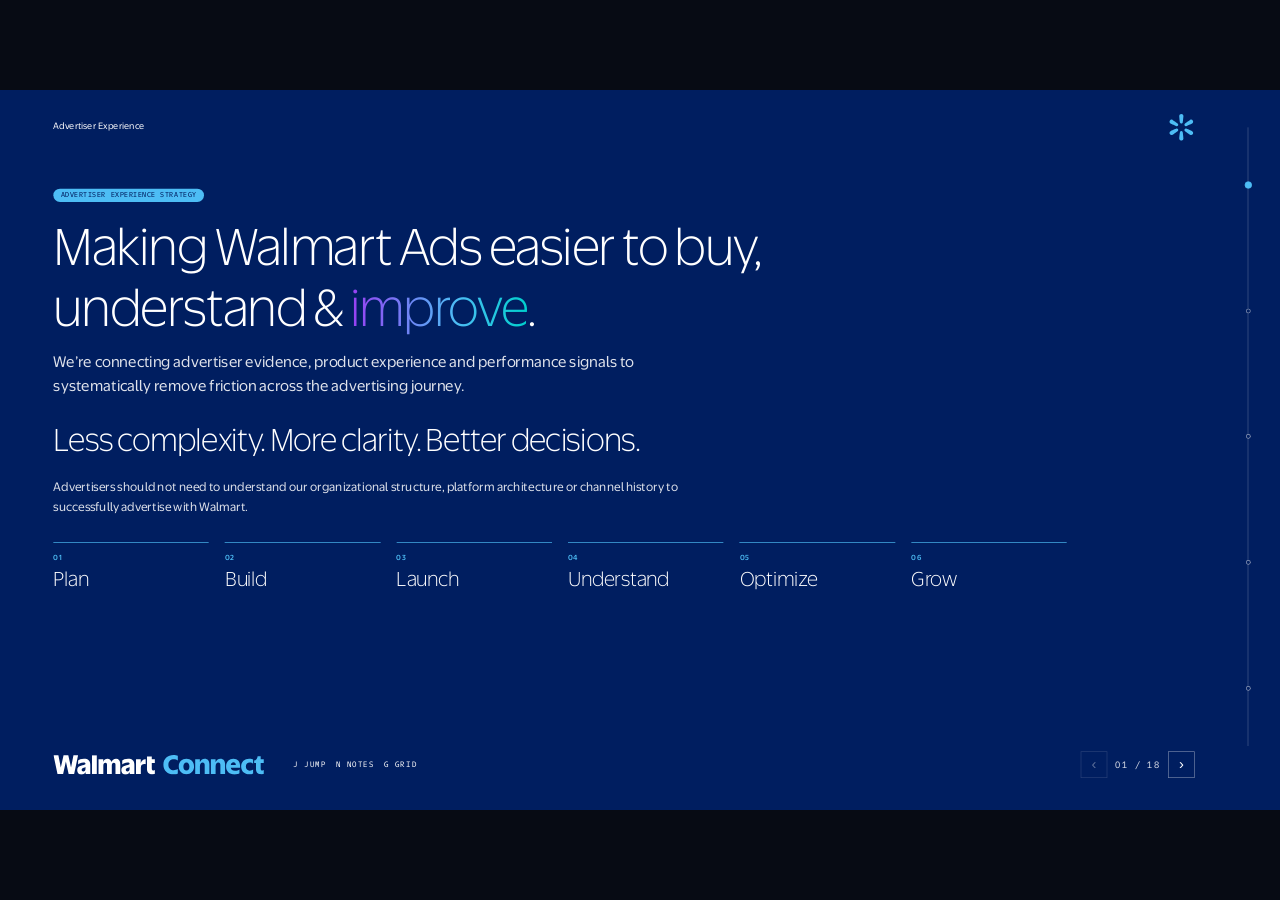
==== commit 9d1d1559: "Rebuild Walmart Connect theme to the Connect brand guidelines Replaces the master-brand reading with" ====
--- a/docs/advertiser-experience-connect.html
+++ b/docs/advertiser-experience-connect.html
@@ -3390,54 +3390,83 @@
   .slide.s-ls .tbl.dx-matrix tfoot td:not(:first-child) { font-family: var(--display); font-size: 26px; letter-spacing: -0.02em; text-transform: none; }
 </style>
 <style>
-  /* Walmart Connect theme — layered on the Advertiser Experience deck.
-     Source: Walmart brand guidelines, Walmart Connect page (p48). Keep the Spark,
-     typeface, icons and photo style; add the Connect accents and gradient.
-       purple #993EF4 → teal #00D0CD   (the Connect gradient)
-       purple #993EF4 → True Blue      (text on light grounds; teal fails contrast there)
-     The odd solid colours (#993EF5/6/7) are sentinels: the browser paints the
-     gradient, the PPTX exporter reads the solid colour and swaps in a native gradient. */
-  :root { --cx-purple: #993EF4; --cx-teal: #00D0CD; --cx-tint: rgba(153,62,244,0.06); }
-
-  /* rules: any True Blue rule the kit draws becomes the Connect gradient */
-  .cx-rule { border-color: #993EF6 !important; border-image: linear-gradient(90deg, #993EF4, #00D0CD) 1 !important; }
-  .cx-rule-v { border-color: #993EF6 !important; border-image: linear-gradient(180deg, #993EF4, #00D0CD) 1 !important; }
-  .cx-fill { background-color: #993EF6 !important; background-image: linear-gradient(90deg, #993EF4, #00D0CD) !important; }
-
-  /* display type: gradient ink */
-  .cx-text, em.mark {
-    color: #993EF5 !important;
-    background-image: linear-gradient(90deg, #993EF4, #0053E2);
-    -webkit-background-clip: text; background-clip: text;
-    -webkit-text-fill-color: transparent;
-    -webkit-box-decoration-break: clone; box-decoration-break: clone;
-    padding-right: 0.06em; /* keeps an italic's overhang inside the clip */
-  }
-  .navy em.mark, .navy .cx-text {
-    color: #993EF6 !important;
-    background-image: linear-gradient(90deg, #A536FC, #00D0CD);
-  }
-
-  /* quiet surfaces pick up the purple tint instead of the blue one */
-  .slide.s-ls .stack.dx-model .found, .dx-found { background: var(--cx-tint); }
-  .dx-found span { border-color: rgba(153,62,244,0.35); }
-
-  /* signature colour bar: navy · white · Everyday · True Blue · purple · teal */
-  .cx-bar {
-    position: absolute; left: 0; right: 0; top: 0; height: 8px; z-index: 2; pointer-events: none;
-    background-color: #993EF7;
-    background-image: linear-gradient(90deg,
-      #001E60 0 16.666%, #FFFFFF 16.666% 33.333%, #4DBDF5 33.333% 50%,
-      #0053E2 50% 66.666%, #993EF4 66.666% 83.333%, #00D0CD 83.333% 100%);
-  }
-  .slide:not(.navy) .cx-bar { box-shadow: inset 0 -1px 0 rgba(0,30,96,0.06); }
-
-  /* chrome */
-  .toc-fill, .stage[data-theme="navy"] .toc-fill { background: linear-gradient(180deg, #993EF4, #00D0CD); }
-  .toc button.is-done i, .toc button.is-current i { background: #993EF4; border-color: #993EF4; }
+  /* Walmart Connect theme, layered on the Advertiser Experience deck.
+     Source: Walmart Connect Guidelines v1.0 (May 2025).
+       Backgrounds      White and Bentonville Blue only (p28)
+       Palette weight   Bentonville > White > Everyday Blue > Purple > True Blue > Teal (p21)
+       Text pairings    small text on white is Bentonville Blue only; purple passes for large text (p26–27)
+       Gradient         Purple → Everyday Blue → Teal, 40/40/20 (p24); oversized type and the
+                        Connect Line only, never small text, data points or backgrounds (p29, p36–37)
+       Type             Headline Light + Regular, sentence case, no italics or tracked-out headlines (p39, p42)
+       Logos            Spark (Everyday Blue) and wordmark are never locked up: Spark top right,
+                        wordmark bottom left (p56–59); presentation chrome per p71
+     #993EF6 is a sentinel: the browser paints the gradient, the PPTX exporter reads the
+     solid colour and swaps in a native gradient. */
+  :root {
+    --paper: #FFFFFF; --paper-2: #FFFFFF;
+    --cx-purple: #993EF4; --cx-teal: #00D0CD;
+    --cx-gradient: linear-gradient(90deg, #993EF4 0%, #4DBDF5 60%, #00D0CD 100%);
+  }
+  .slide.paper { background: #FFFFFF; }
+  .slide * { font-style: normal !important; }
+
+  /* headline accent: purple on white, the gradient on navy (oversized type only) */
+  em.mark { font-family: var(--display); font-weight: 300; color: var(--cx-purple); }
+  .navy em.mark {
+    color: #993EF6;
+    background-image: var(--cx-gradient);
+    -webkit-background-clip: text; background-clip: text; -webkit-text-fill-color: transparent;
+  }
+
+  /* what the kit paints True Blue on white (tagged by connect.js) */
+  .cx-big { color: var(--cx-purple) !important; }     /* ≥ 20px: large-text purple */
+  .cx-small { color: var(--navy) !important; }        /* small text: Bentonville only */
+  .cx-rule { border-color: var(--navy) !important; }  /* structural rules */
+  .cx-mark { background-color: var(--navy) !important; border-color: var(--navy) !important; }
+
+  /* the Connect Line: one weighted gradient stroke for every connector */
+  .slide .chain::before, .slide .loop::before {
+    height: 6px; top: 7px; background: #993EF6; background-image: var(--cx-gradient); border-radius: 3px;
+  }
+  .slide .chain .dot, .slide .loop .dot {
+    width: 8px; height: 8px; top: 6px; inset-inline-start: 4px; border: 0; background: #FFFFFF;
+  }
+  /* closing statements sit on the Connect Line */
+  .slide .dx-say, .slide .dx-close {
+    border-top: 3px solid #993EF6 !important; border-image: var(--cx-gradient) 1 !important;
+  }
+
+  /* labels: Everyday Blue pill, navy type (AAA small-text pairing) */
+  .slide .eyebrow, .slide .pill, .slide .eyebrow--feature,
+  .slide.navy .eyebrow, .slide.navy .pill, .slide.navy .eyebrow--feature {
+    color: var(--navy); background: #4DBDF5; letter-spacing: 0.08em;
+  }
+
+  /* no partial-opacity tints (p29): the measurement layer becomes a gradient-border card (p35) */
+  .slide.s-ls .stack.dx-model .found {
+    background: linear-gradient(#FFFFFF, #FFFFFF) padding-box, var(--cx-gradient) border-box;
+    background-color: #FFFFFF;
+    border: 3px solid rgba(153, 62, 246, 0.004) !important; border-radius: 30px; padding: 22px 30px;
+  }
+  .dx-found { background: transparent; border-top-color: var(--navy) !important; }
+  .dx-found span { border-color: #4DBDF5; color: var(--navy); }
+
+  /* chrome: team label top left, Spark top right, confidentiality bottom left, wordmark on the cover */
+  .cx-team {
+    position: absolute; z-index: 7; top: 44px; inset-inline-start: var(--rail);
+    font-family: var(--ui); font-size: 15px; color: var(--navy);
+  }
+  .cx-spark { position: absolute; z-index: 7; top: 36px; inset-inline-end: calc(var(--rail) + var(--nav)); width: 40px; height: 40px; }
+  .stage[data-theme="navy"] .cx-team { color: #FFFFFF; }
+  .pager .brand .spark { display: none; }
+  .pager .meta { font-family: var(--ui); font-size: 11px; letter-spacing: 0.04em; text-transform: uppercase; color: var(--navy); }
+  .cx-wordmark { display: none; height: 30px; width: auto; }
+  .stage.cx-cover .cx-wordmark { display: block; }
+  .stage.cx-cover .pager .meta { display: none; }
+  .toc-fill, .stage[data-theme="navy"] .toc-fill { background: #4DBDF5; }
+  .toc button.is-done i, .toc button.is-current i { background: var(--navy); border-color: var(--navy); }
   .stage[data-theme="navy"] .toc button.is-done i,
-  .stage[data-theme="navy"] .toc button.is-current i { background: #00D0CD; border-color: #00D0CD; }
-  .pager .brand .cx-wordmark { height: 15px; width: auto; display: block; flex-shrink: 0; }
+  .stage[data-theme="navy"] .toc button.is-current i { background: #4DBDF5; border-color: #4DBDF5; }
 </style>
 </head>
 <body>
@@ -3997,6 +4026,8 @@
   </section>
 
   <div class="chrome-layer" id="chromeLayer">
+  <span class="cx-team" data-cx-chrome>Advertiser Experience</span>
+  <img class="cx-spark" data-cx-chrome src="logos/spark-everyday-blue.svg" alt="Walmart Spark">
   <nav class="toc" id="toc" aria-label="Sections">
     <span class="toc-line"></span>
     <span class="toc-fill" id="tocFill"></span>
@@ -4005,8 +4036,8 @@
   <footer class="pager">
     <div class="brand">
       <img class="spark" id="spark" src="logos/spark-white.svg" alt="Walmart Spark">
-      <img class="cx-wordmark" id="cxWordmark" src="logos/connect-wordmark-white.svg" alt="Walmart Connect">
-      <span class="meta">Advertiser Experience Strategy · draft</span>
+      <img class="cx-wordmark" id="cxWordmark" data-cx-chrome src="logos/connect-wordmark-white.svg" alt="Walmart Connect">
+      <span class="meta" data-cx-chrome>Private and confidential</span>
     </div>
     <div class="keys" id="keys" aria-label="Presenter keys">
       <span>J jump</span>
@@ -4029,26 +4060,18 @@
 </div>
 </div>
 <script>
-// Walmart Connect theme: tag what the kit paints True Blue (Everyday Blue on navy)
-// so connect.css can turn it into the Connect gradient. Runs once, before first paint.
+// Walmart Connect theme: re-colour what the kit paints True Blue on white slides.
+// Large type goes Connect Purple, small type and rules go Bentonville Blue (the only
+// small-text colour the guidelines pass on white). Navy slides already use Everyday Blue.
 (function () {
-  const BLUE = 'rgb(0, 83, 226)', EVERY = 'rgb(77, 189, 245)';
-  document.querySelectorAll('section.slide').forEach(function (slide) {
-    const navy = slide.classList.contains('navy');
-    const bar = document.createElement('div'); bar.className = 'cx-bar'; bar.setAttribute('aria-hidden', 'true');
-    slide.appendChild(bar);
+  const BLUE = 'rgb(0, 83, 226)';
+  document.querySelectorAll('section.slide:not(.navy)').forEach(function (slide) {
     slide.querySelectorAll('*').forEach(function (el) {
-      if (el.closest('aside.notes, svg') || el.matches('em.mark')) return;
+      if (el.closest('aside.notes, svg') || el.matches('em.mark, .eyebrow, .pill, .eyebrow--feature')) return;
       const cs = getComputedStyle(el);
-      const accent = function (c) { return c === BLUE || (navy && c === EVERY); };
-      const h = ['Top', 'Bottom'].some(function (s) { return parseFloat(cs['border' + s + 'Width']) > 0 && cs['border' + s + 'Style'] !== 'none' && accent(cs['border' + s + 'Color']); });
-      const v = ['Left', 'Right'].some(function (s) { return parseFloat(cs['border' + s + 'Width']) > 0 && cs['border' + s + 'Style'] !== 'none' && accent(cs['border' + s + 'Color']); });
-      const boxed = ['Top', 'Right', 'Bottom', 'Left'].every(function (s) { return parseFloat(cs['border' + s + 'Width']) > 0; });
-      if (!boxed && h) el.classList.add('cx-rule'); else if (!boxed && v) el.classList.add('cx-rule-v');
-      if (accent(cs.backgroundColor) && cs.backgroundImage === 'none' && el.getBoundingClientRect().height <= 4) el.classList.add('cx-fill');
-      // display-size accent type gets gradient ink; small labels stay True Blue for legibility
-      if (accent(cs.color) && parseFloat(cs.fontSize) >= 20 && !/Mono/.test(cs.fontFamily) &&
-          [].some.call(el.childNodes, function (n) { return n.nodeType === 3 && n.textContent.trim(); })) el.classList.add('cx-text');
+      if (['Top', 'Right', 'Bottom', 'Left'].some(function (s) { return parseFloat(cs['border' + s + 'Width']) > 0 && cs['border' + s + 'Color'] === BLUE; })) el.classList.add('cx-rule');
+      if (cs.backgroundColor === BLUE) el.classList.add('cx-mark');
+      if (cs.color === BLUE) el.classList.add(parseFloat(cs.fontSize) >= 20 && !/Mono/.test(cs.fontFamily) ? 'cx-big' : 'cx-small');
     });
   });
 })();
@@ -4288,6 +4311,7 @@
     stage.dataset.theme = navy ? "navy" : "paper";
     spark.src = navy ? "logos/spark-white.svg" : "logos/spark-everyday-blue.svg";
     document.getElementById("cxWordmark").src = navy ? "logos/connect-wordmark-white.svg" : "logos/connect-wordmark-navy.svg";
+    stage.classList.toggle("cx-cover", i === 0);
     pagenum.textContent = String(i + 1).padStart(2, "0") + " / " + String(total).padStart(2, "0");
     prevBtn.disabled = i === 0;
     nextBtn.disabled = i === LIVE_END || i === total - 1;
